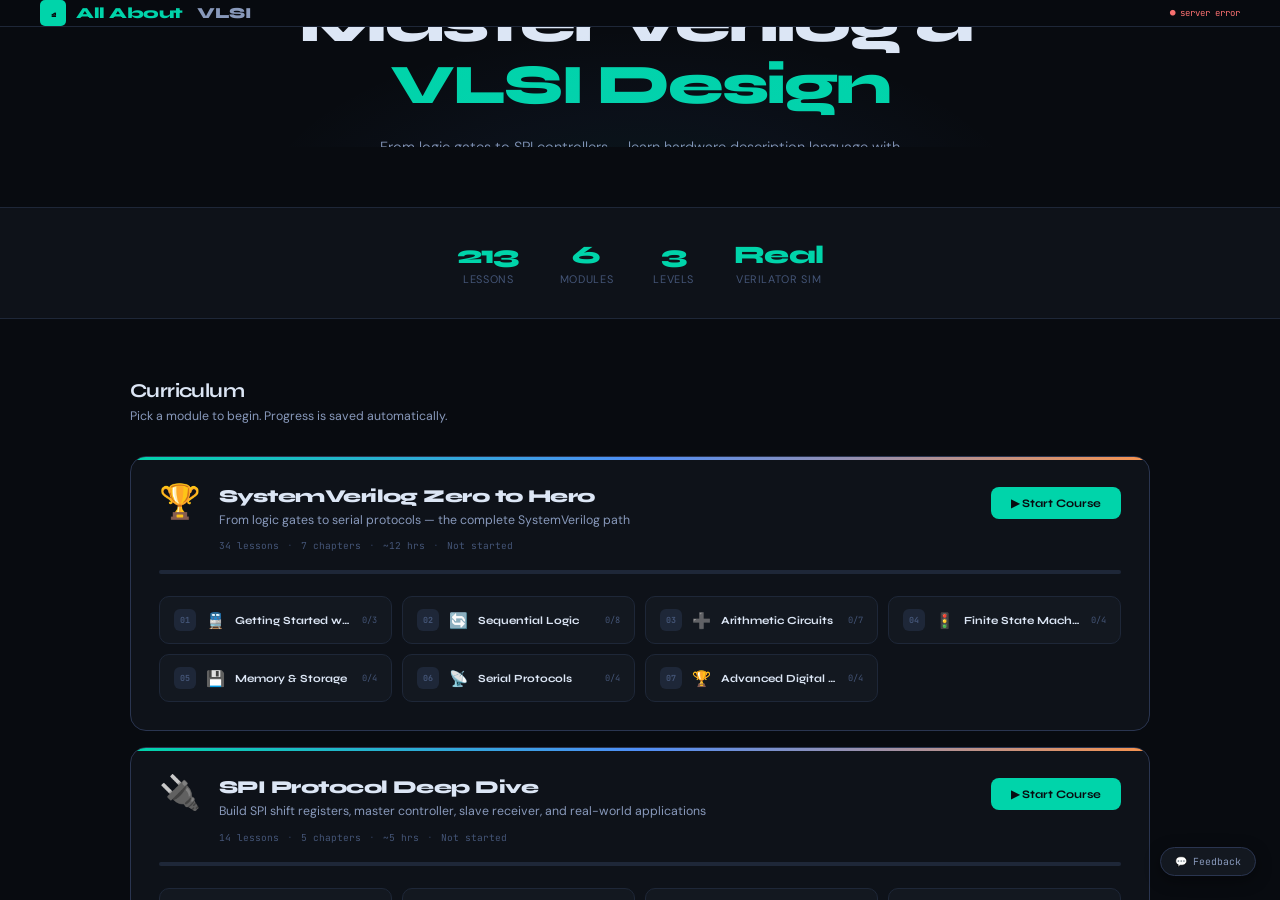
==== static/index.html @ 2bb0ef80 "fix(mobile): hide course desc on mobile, stack start btn, replace iverilog with Verilator" ====
<!DOCTYPE html>
<html lang="en">
<head>
<meta charset="UTF-8">
<meta name="viewport" content="width=device-width, initial-scale=1.0">
<title>All About VLSI — Zero to Hero Verilog</title>
<link rel="icon" type="image/svg+xml" href="/favicon.svg">
<link rel="stylesheet" href="/css/style.css">
<link rel="stylesheet" href="/css/course-cert.css">
</head>
<body>

<!-- ═════════════════════════════════════════════════════════
     LANDING PAGE
     ═════════════════════════════════════════════════════════ -->
<div id="landing-page" style="display:flex; flex-direction:column; height:100vh; overflow-y:auto;">

  <!-- Nav -->
  <nav class="landing-nav">
    <div class="logo">
      <div class="logo-chip">⧡</div>
      All About <em>&nbsp;VLSI</em>
    </div>
    <div class="landing-nav-right">
      <span id="server-status" style="font-family:var(--mono);font-size:0.65rem;color:var(--muted);">&#9679; connecting…</span>
    </div>
  </nav>

  <!-- Hero -->
  <div class="hero">
    <div class="hero-badge">Free · Open · Interactive</div>
    <h1 class="hero-title">
      Master Verilog &amp;<br>
      <span class="hl">VLSI Design</span>
    </h1>
    <p class="hero-sub">
      From logic gates to SPI controllers — learn hardware description language
      with real Verilator simulation, interactive waveforms, and hands-on challenges.
    </p>
    <div class="hero-actions">
      <button class="btn-primary" onclick="openModule('msv1')">
        ▶ Start Learning Free
      </button>
      <button class="btn-secondary" onclick="openModule('m4')">
        Jump to Advanced
      </button>
    </div>
  </div>

  <!-- Stats -->
  <div class="stats-bar">
    <div class="stat">
      <div class="stat-num" id="stat-lessons">0</div>
      <div class="stat-label">Lessons</div>
    </div>
    <div class="stat">
      <div class="stat-num">6</div>
      <div class="stat-label">Modules</div>
    </div>
    <div class="stat">
      <div class="stat-num">3</div>
      <div class="stat-label">Levels</div>
    </div>
    <div class="stat">
      <div class="stat-num">Real</div>
      <div class="stat-label">Verilator Sim</div>
    </div>
  </div>

  <!-- Modules -->
  <div class="modules-section">
    <div class="section-title">Curriculum</div>
    <div class="section-sub">Pick a module to begin. Progress is saved automatically.</div>
    <div class="modules-grid" id="modules-grid"></div>
  </div>

  <div style="height:60px;"></div>
</div>

<!-- ═════════════════════════════════════════════════════════
     LESSON PAGE
     ═════════════════════════════════════════════════════════ -->
<div id="lesson-page" style="display:none; height:100vh; flex-direction:column;">

  <!-- Lesson Nav -->
  <nav class="lesson-nav">
    <button class="back-btn" onclick="goHome()">&#8592; Home</button>
    <span class="lesson-nav-title" id="lesson-nav-title">Lesson</span>

    <div class="lesson-nav-center">
      <div class="progress-dots" id="progress-dots"></div>
    </div>

    <div class="nav-prev-next">
      <button id="btn-prev" onclick="navPrev()" title="Previous lesson">‹ Prev</button>
      <button id="btn-next" onclick="navNext()" title="Next lesson">Next ›</button>
    </div>

    <select class="sim-select" id="sim-select" title="Simulator" onchange="onSimSelectChange()">
      <option value="iverilog">iverilog</option>
      <option value="verilator">verilator</option>
    </select>
    <button class="veri-opts-btn" id="veri-opts-btn" onclick="toggleVerilatorPanel()"
            title="Verilator compiler options" style="display:none;">
      &#9881; Options
    </button>

    <button class="run-btn" id="run-btn" onclick="runSimulation()">
      <svg viewBox="0 0 10 10"><polygon points="1,0 10,5 1,10"/></svg>
      Run
    </button>
  </nav>

  <!-- Lesson Body -->
  <div class="lesson-body">

    <!-- Sidebar -->
    <aside class="lesson-sidebar">
      <div id="sidebar-module-header" class="sidebar-module-header">
        <div class="sidebar-mod-title" id="sidebar-mod-title">Module</div>
      </div>
      <div class="sidebar-lessons" id="sidebar-lessons"></div>
      <div class="sidebar-footer">
        <div class="sidebar-progress-label">
          <span id="sidebar-prog-label">0/0 lessons</span>
          <span id="sidebar-prog-pct">0%</span>
        </div>
        <div class="sidebar-prog-track">
          <div class="sidebar-prog-fill" id="sidebar-prog-fill" style="width:0%"></div>
        </div>
      </div>
    </aside>

    <!-- Theory Pane -->
    <div class="theory-pane">
      <div class="pane-header">
        <span class="pane-label">&#128218; Theory</span>
      </div>
      <div class="theory-content" id="theory-content"></div>
    </div>

    <!-- Editor Pane -->
    <div class="editor-pane">
      <div class="editor-header">
        <button class="file-tab active" id="tab-design" onclick="switchEditorTab('design')">design.sv</button>
        <button class="file-tab"        id="tab-tb"     onclick="switchEditorTab('tb')">testbench.sv</button>
      </div>
      <div class="editor-wrap">
        <!-- Design editor -->
        <div class="line-nums" id="lnum-design"></div>
        <textarea class="code-editor" id="editor-design"
          spellcheck="false" autocomplete="off" autocorrect="off" autocapitalize="off">
        </textarea>
        <!-- Testbench editor -->
        <div class="line-nums" id="lnum-tb" style="display:none;"></div>
        <textarea class="code-editor" id="editor-tb"
          spellcheck="false" autocomplete="off" autocorrect="off" autocapitalize="off"
          style="display:none;">
        </textarea>
      </div>
    </div>

    <!-- Output + Waveform Pane -->
    <div class="output-pane" id="output-pane">

      <!-- Console -->
      <div class="output-header">
        <span class="pane-label">Console</span>
        <button onclick="clearConsole()" style="font-family:var(--mono);font-size:0.6rem;background:none;border:none;color:var(--muted);cursor:pointer;margin-left:4px;" title="Clear">clear</button>
        <span class="status-pill" id="status-pill">idle</span>
      </div>
      <div id="console-output"></div>
      <div class="result-banner" id="result-banner"></div>

      <!-- Next Lesson -->
      <div class="next-lesson-wrap">
        <button class="next-lesson-btn" id="btn-next-lesson" onclick="navNext()">
          Next Lesson →
        </button>
      </div>

      <!-- Waveform -->
      <div class="wave-pane" id="wave-pane">
        <div class="wave-header">
          <span class="pane-label">&#9201; Waveform</span>
          <span id="wave-info" style="font-family:var(--mono);font-size:0.6rem;color:var(--muted);"></span>
          <div style="margin-left:auto;display:flex;gap:4px;">
            <button onclick="waveZoomOut()" title="Zoom out" style="font-family:var(--mono);font-size:0.65rem;background:var(--panel);border:1px solid var(--border);color:var(--dim);padding:2px 7px;border-radius:4px;cursor:pointer;">−</button>
            <button onclick="waveZoomIn()"  title="Zoom in"  style="font-family:var(--mono);font-size:0.65rem;background:var(--panel);border:1px solid var(--border);color:var(--dim);padding:2px 7px;border-radius:4px;cursor:pointer;">+</button>
            <button onclick="waveFit()"     title="Fit"      style="font-family:var(--mono);font-size:0.65rem;background:var(--panel);border:1px solid var(--border);color:var(--dim);padding:2px 7px;border-radius:4px;cursor:pointer;">fit</button>
            <button class="wave-expand-btn" id="wave-expand-btn" onclick="toggleWaveExpand()">&#12297; expand</button>
          </div>
        </div>
        <div class="wave-scroll-area" id="wave-scroll">
          <canvas id="wave-canvas"></canvas>
        </div>
        <div style="padding:3px 10px;font-family:var(--mono);font-size:0.58rem;color:var(--muted);border-top:1px solid var(--border);">
          Scroll to zoom · Hover to inspect signals
        </div>
      </div>

    </div><!-- /output-pane -->

    <!-- Mobile bottom tab bar -->
    <div class="mob-tab-bar" id="mob-tab-bar">
      <button class="mob-tab" id="mob-tab-lessons" onclick="mobTab('lessons')">
        <span class="mob-tab-icon">&#9776;</span><span>Lessons</span>
      </button>
      <button class="mob-tab" id="mob-tab-theory" onclick="mobTab('theory')">
        <span class="mob-tab-icon">&#128218;</span><span>Theory</span>
      </button>
      <button class="mob-tab active" id="mob-tab-code" onclick="mobTab('code')">
        <span class="mob-tab-icon">&#128187;</span><span>Code</span>
      </button>
      <button class="mob-tab" id="mob-tab-output" onclick="mobTab('output')">
        <span class="mob-tab-icon">&#9654;</span><span>Output</span>
      </button>
    </div>

  </div><!-- /lesson-body -->
</div><!-- /lesson-page -->

<!-- ═════════════════════════════════════════════════════════
     VERILATOR OPTIONS PANEL
     ═════════════════════════════════════════════════════════ -->
<div id="veri-panel" class="veri-panel" style="display:none;">
  <div class="veri-panel-header">
    <span class="veri-panel-title">&#9881; Verilator Options</span>
    <span id="veri-ver-badge" class="veri-ver-badge"></span>
    <button class="veri-panel-close" onclick="toggleVerilatorPanel()">&#10005;</button>
  </div>

  <div class="veri-panel-body">

    <!-- ── Timing ── -->
    <div class="veri-section">
      <div class="veri-section-title">Timing Mode</div>
      <label class="veri-radio-label">
        <input type="radio" name="veri-timing" id="vf-no-timing" value="--no-timing" checked>
        <span class="veri-radio-text">
          <strong>--no-timing</strong>
          <em>Ignore #delays — safe for combinational logic &amp; most designs</em>
        </span>
      </label>
      <label class="veri-radio-label">
        <input type="radio" name="veri-timing" id="vf-timing" value="--timing">
        <span class="veri-radio-text">
          <strong>--timing</strong>
          <em>Real #delay simulation — requires Verilator 5.x</em>
        </span>
      </label>
    </div>

    <!-- ── Warnings ── -->
    <div class="veri-section">
      <div class="veri-section-title">Warnings</div>
      <label class="veri-check-label"><input type="checkbox" id="vf-Wall"><span><code>--Wall</code> — enable all warnings</span></label>
      <label class="veri-check-label"><input type="checkbox" id="vf-Wnofatal"><span><code>--Wno-fatal</code> — warnings are non-fatal</span></label>
      <label class="veri-check-label"><input type="checkbox" id="vf-WnoWIDTH"><span><code>--Wno-WIDTH</code> — suppress bit-width mismatch</span></label>
      <label class="veri-check-label"><input type="checkbox" id="vf-WnoUNUSED"><span><code>--Wno-UNUSED</code> — suppress unused signal warnings</span></label>
      <label class="veri-check-label"><input type="checkbox" id="vf-WnoUNDRIVEN"><span><code>--Wno-UNDRIVEN</code> — suppress undriven signal warnings</span></label>
      <label class="veri-check-label"><input type="checkbox" id="vf-WnoCASE"><span><code>--Wno-CASEINCOMPLETE</code> — suppress incomplete case</span></label>
      <label class="veri-check-label"><input type="checkbox" id="vf-WnoUNSIGNED"><span><code>--Wno-UNSIGNED</code> — suppress unsigned comparison</span></label>
    </div>

    <!-- ── Optimization ── -->
    <div class="veri-section">
      <div class="veri-section-title">Optimization</div>
      <div class="veri-select-row">
        <label for="vf-opt">Level:</label>
        <select id="vf-opt" class="veri-select">
          <option value="">default</option>
          <option value="-O0">-O0 &nbsp;(no optimization)</option>
          <option value="-O1">-O1 &nbsp;(light)</option>
          <option value="-O2">-O2 &nbsp;(medium)</option>
          <option value="-O3">-O3 &nbsp;(full — slower compile)</option>
        </select>
      </div>
    </div>

    <!-- ── Features ── -->
    <div class="veri-section">
      <div class="veri-section-title">Language &amp; Features</div>
      <label class="veri-check-label"><input type="checkbox" id="vf-assert"><span><code>--assert</code> — enable SystemVerilog assertions (SVA)</span></label>
      <label class="veri-check-label"><input type="checkbox" id="vf-coverage"><span><code>--coverage</code> — enable code coverage</span></label>
      <label class="veri-check-label"><input type="checkbox" id="vf-lint-only"><span><code>--lint-only</code> — lint only, skip simulation</span></label>
    </div>

    <!-- ── UVM ── -->
    <div class="veri-section">
      <div class="veri-section-title">UVM — Universal Verification Methodology</div>
      <div id="uvm-unavail-msg" class="uvm-unavail" style="display:none;">&#9888; UVM library not detected on this server</div>
      <label class="veri-check-label" id="uvm-toggle-row">
        <input type="checkbox" id="vf-uvm" onchange="onUvmToggle()">
        <span>Enable UVM &nbsp;<em style="color:var(--muted);font-style:normal;font-size:0.66rem;">(forces --timing, requires Verilator 5.x)</em></span>
      </label>
      <div id="uvm-subopts" class="uvm-subopts" style="display:none;">
        <div class="uvm-row">
          <label class="uvm-label" for="vf-uvm-test">Test name</label>
          <input type="text" id="vf-uvm-test" class="veri-extra-input" placeholder="e.g. my_test  (maps to +UVM_TESTNAME)">
        </div>
        <div class="uvm-row">
          <label class="uvm-label" for="vf-uvm-verb">Verbosity</label>
          <select id="vf-uvm-verb" class="veri-select">
            <option value="UVM_NONE">UVM_NONE</option>
            <option value="UVM_LOW">UVM_LOW</option>
            <option value="UVM_MEDIUM" selected>UVM_MEDIUM</option>
            <option value="UVM_HIGH">UVM_HIGH</option>
            <option value="UVM_FULL">UVM_FULL</option>
            <option value="UVM_DEBUG">UVM_DEBUG</option>
          </select>
        </div>
        <div class="uvm-hint">Your testbench must <code>import uvm_pkg::*;</code> and <code>`include "uvm_macros.svh"</code>. Use <code>run_test();</code> to launch the test.</div>
      </div>
    </div>

    <!-- ── Extra Flags ── -->
    <div class="veri-section">
      <div class="veri-section-title">Extra Flags <span style="font-weight:400;color:var(--muted)">(advanced)</span></div>
      <input type="text" id="vf-extra" class="veri-extra-input" placeholder="e.g. --pins-bv 2 +define+SIM">
    </div>

    <div class="veri-flags-preview" id="veri-flags-preview"></div>
    <div class="veri-panel-actions">
      <button class="veri-reset-btn" onclick="resetVerilatorOptions()">&#8634; Reset defaults</button>
    </div>
  </div><!-- /veri-panel-body -->
</div><!-- /veri-panel -->
<div id="veri-backdrop" style="display:none;" onclick="closeVerilatorPanel()"></div>

<div class="toast" id="toast"></div>

<button class="feedback-fab" id="feedback-fab" onclick="openFeedback()" title="Send feedback on this lesson">&#128172; Feedback</button>
<div class="feedback-overlay" id="feedback-overlay" onclick="closeFeedback()"></div>
<div class="feedback-modal" id="feedback-modal">
  <div class="feedback-header">
    <span class="feedback-title">&#128221; Lesson Feedback</span>
    <button class="feedback-close" onclick="closeFeedback()">&#10005;</button>
  </div>
  <div class="feedback-lesson-label" id="feedback-lesson-label"></div>
  <div class="feedback-stars" id="feedback-stars">
    <span data-v="1" onclick="setRating(1)">&#9733;</span>
    <span data-v="2" onclick="setRating(2)">&#9733;</span>
    <span data-v="3" onclick="setRating(3)">&#9733;</span>
    <span data-v="4" onclick="setRating(4)">&#9733;</span>
    <span data-v="5" onclick="setRating(5)">&#9733;</span>
  </div>
  <textarea id="feedback-comment" class="feedback-textarea" placeholder="What could be improved? Any confusion? (optional)"></textarea>
  <div class="feedback-actions">
    <button class="feedback-btn-cancel" onclick="closeFeedback()">Cancel</button>
    <button class="feedback-btn-send" onclick="submitFeedback()">Send &#8599;</button>
  </div>
</div>

<!-- ── SCRIPTS ── -->
<!-- courses.js is the single source of truth for module loading.
     To add a new course chapter: update courses.js only — never edit index.html. -->
<script src="/lessons/courses.js"></script>
<script>
// Dynamically load every module listed in courses.js.
// document.write is synchronous during page parse — all module scripts
// execute and populate CURRICULUM_MODULES before curriculum.js runs.
(function () {
  var ids = (window.COURSES || []).reduce(function (a, c) { return a.concat(c.modules); }, []);
  ids.forEach(function (id) {
    document.write('<script src="/lessons/modules/' + id + '.js"><\/script>');
  });
}());
</script>
<!-- Standalone modules (not part of any course) — static tags only for these -->
<script src="/lessons/modules/m1.js"></script>
<script src="/lessons/modules/m2.js"></script>
<script src="/lessons/modules/m3.js"></script>
<script src="/lessons/modules/m4.js"></script>
<script src="/lessons/modules/m5.js"></script>
<script src="/lessons/modules/m6.js"></script>
<script src="/lessons/modules/m13.js"></script>
<script src="/lessons/modules/m16.js"></script>
<script src="/lessons/modules/m15.js"></script>
<script src="/lessons/curriculum.js"></script>
<script src="/js/waveform.js"></script>
<script src="/js/app.js"></script>

<script>
  window.addEventListener('DOMContentLoaded', () => {
    const total = CURRICULUM.reduce((s, m) => s + m.lessons.length, 0);
    document.getElementById('stat-lessons').textContent = total;
  });
</script>

</body>
</html>
---- css/style.css ----
/* ═══════════════════════════════════════════════════════
   All About VLSI — Main Stylesheet
   ═══════════════════════════════════════════════════════ */

@import url('https://fonts.googleapis.com/css2?family=JetBrains+Mono:wght@400;500;600&family=Syne:wght@400;600;700;800&family=DM+Sans:wght@300;400;500;600&display=swap');

:root {
  /* Colors */
  --bg:        #080b10;
  --surface:   #0e1219;
  --panel:     #131820;
  --card:      #181f2e;
  --border:    #1e2738;
  --border2:   #2a3550;
  --accent:    #00d4aa;
  --accent2:   #4f8ef7;
  --accent3:   #f7934f;
  --warn:      #f76f6f;
  --success:   #4fdb8f;
  --text:      #dce6f5;
  --dim:       #8899bb;
  --muted:     #445577;

  /* Level colors */
  --beginner:     #4fdb8f;
  --intermediate: #4f8ef7;
  --advanced:     #f7934f;

  /* Typography */
  --mono:  'JetBrains Mono', monospace;
  --head:  'Syne', sans-serif;
  --body:  'DM Sans', sans-serif;

  /* Layout */
  --nav-h:     54px;
  --sidebar-w: 260px;
  --theory-w:  380px;
}

*, *::before, *::after { box-sizing: border-box; margin: 0; padding: 0; }

html, body {
  height: 100%;
  background: var(--bg);
  color: var(--text);
  font-family: var(--body);
  font-size: 14px;
  overflow: hidden;
}

/* ── SCROLLBARS ── */
::-webkit-scrollbar { width: 5px; height: 5px; }
::-webkit-scrollbar-track { background: transparent; }
::-webkit-scrollbar-thumb { background: var(--border2); border-radius: 3px; }
::-webkit-scrollbar-thumb:hover { background: var(--muted); }

/* ── LANDING PAGE ── */
#landing-page {
  display: flex;
  flex-direction: column;
  height: 100vh;
  overflow-y: auto;
  background: var(--bg);
}

.landing-nav {
  height: var(--nav-h);
  display: flex;
  align-items: center;
  padding: 0 40px;
  border-bottom: 1px solid var(--border);
  background: rgba(8,11,16,0.9);
  backdrop-filter: blur(10px);
  position: sticky;
  top: 0;
  z-index: 10;
}

.logo {
  font-family: var(--head);
  font-weight: 800;
  font-size: 1.1rem;
  color: var(--accent);
  letter-spacing: -0.03em;
  display: flex;
  align-items: center;
  gap: 10px;
}
.logo-chip {
  width: 26px; height: 26px;
  background: var(--accent);
  border-radius: 5px;
  display: flex; align-items: center; justify-content: center;
  font-size: 0.75rem;
  color: var(--bg);
}
.logo em { color: var(--dim); font-style: normal; }

.landing-nav-right {
  margin-left: auto;
  display: flex;
  align-items: center;
  gap: 16px;
}

.hero {
  flex: 1;
  display: flex;
  flex-direction: column;
  align-items: center;
  justify-content: center;
  text-align: center;
  padding: 80px 40px 40px;
  position: relative;
  overflow: hidden;
}

.hero::before {
  content: '';
  position: absolute;
  top: 0; left: 50%;
  transform: translateX(-50%);
  width: 800px; height: 400px;
  background: radial-gradient(ellipse at center,
    rgba(0,212,170,0.07) 0%,
    rgba(79,142,247,0.04) 40%,
    transparent 70%);
  pointer-events: none;
}

.hero-badge {
  display: inline-flex;
  align-items: center;
  gap: 6px;
  font-family: var(--mono);
  font-size: 0.7rem;
  padding: 4px 14px;
  background: rgba(0,212,170,0.08);
  border: 1px solid rgba(0,212,170,0.2);
  border-radius: 20px;
  color: var(--accent);
  margin-bottom: 24px;
  letter-spacing: 0.05em;
}
.hero-badge::before {
  content: '';
  width: 6px; height: 6px;
  background: var(--accent);
  border-radius: 50%;
  animation: pulse-dot 2s infinite;
}
@keyframes pulse-dot {
  0%,100% { opacity: 1; }
  50%      { opacity: 0.3; }
}

.hero-title {
  font-family: var(--head);
  font-size: clamp(2.5rem, 6vw, 4rem);
  font-weight: 800;
  line-height: 1.1;
  letter-spacing: -0.04em;
  margin-bottom: 20px;
  color: var(--text);
}
.hero-title .hl { color: var(--accent); }

.hero-sub {
  font-size: 1.05rem;
  color: var(--dim);
  max-width: 540px;
  line-height: 1.7;
  margin-bottom: 40px;
  font-weight: 300;
}

.hero-actions {
  display: flex;
  gap: 14px;
  align-items: center;
  flex-wrap: wrap;
  justify-content: center;
}

.btn-primary {
  display: flex;
  align-items: center;
  gap: 8px;
  padding: 13px 28px;
  background: var(--accent);
  color: var(--bg);
  border: none;
  border-radius: 10px;
  font-family: var(--head);
  font-weight: 700;
  font-size: 0.95rem;
  cursor: pointer;
  transition: all 0.2s;
  letter-spacing: -0.01em;
}
.btn-primary:hover { background: #00ffcc; transform: translateY(-1px); box-shadow: 0 8px 24px rgba(0,212,170,0.3); }

.btn-secondary {
  padding: 13px 28px;
  background: transparent;
  color: var(--text);
  border: 1px solid var(--border2);
  border-radius: 10px;
  font-family: var(--head);
  font-weight: 600;
  font-size: 0.95rem;
  cursor: pointer;
  transition: all 0.2s;
}
.btn-secondary:hover { border-color: var(--accent); color: var(--accent); }

/* Stats bar */
.stats-bar {
  display: flex;
  gap: 40px;
  justify-content: center;
  padding: 32px 40px;
  border-top: 1px solid var(--border);
  border-bottom: 1px solid var(--border);
  margin-top: 60px;
  background: var(--surface);
}
.stat { text-align: center; }
.stat-num {
  font-family: var(--head);
  font-size: 1.8rem;
  font-weight: 800;
  color: var(--accent);
  letter-spacing: -0.03em;
}
.stat-label {
  font-size: 0.78rem;
  color: var(--muted);
  margin-top: 2px;
  text-transform: uppercase;
  letter-spacing: 0.06em;
}

/* Module cards grid */
.modules-section {
  padding: 60px 40px;
  max-width: 1100px;
  margin: 0 auto;
  width: 100%;
}
.section-title {
  font-family: var(--head);
  font-size: 1.4rem;
  font-weight: 700;
  color: var(--text);
  margin-bottom: 6px;
  letter-spacing: -0.03em;
}
.section-sub {
  color: var(--dim);
  font-size: 0.88rem;
  margin-bottom: 32px;
}

.modules-grid {
  display: grid;
  grid-template-columns: repeat(auto-fill, minmax(300px, 1fr));
  gap: 16px;
}

.module-card {
  background: var(--surface);
  border: 1px solid var(--border);
  border-radius: 12px;
  padding: 22px;
  cursor: pointer;
  transition: all 0.2s;
  position: relative;
  overflow: hidden;
}
.module-card::before {
  content: '';
  position: absolute;
  top: 0; left: 0; right: 0;
  height: 2px;
  opacity: 0;
  transition: opacity 0.2s;
}
.module-card.beginner::before     { background: var(--beginner); }
.module-card.intermediate::before { background: var(--intermediate); }
.module-card.advanced::before     { background: var(--advanced); }
.module-card:hover { border-color: var(--border2); transform: translateY(-2px); box-shadow: 0 12px 32px rgba(0,0,0,0.3); }
.module-card:hover::before { opacity: 1; }

.card-icon { font-size: 1.8rem; margin-bottom: 12px; }
.card-title {
  font-family: var(--head);
  font-size: 0.95rem;
  font-weight: 700;
  color: var(--text);
  margin-bottom: 6px;
}
.card-meta {
  display: flex;
  align-items: center;
  gap: 10px;
  margin-bottom: 12px;
}
.level-pill {
  font-family: var(--mono);
  font-size: 0.6rem;
  padding: 2px 8px;
  border-radius: 3px;
  text-transform: uppercase;
  letter-spacing: 0.06em;
  font-weight: 600;
}
.level-pill.beginner     { background: rgba(79,219,143,0.1);  color: var(--beginner);     border: 1px solid rgba(79,219,143,0.2);  }
.level-pill.intermediate { background: rgba(79,142,247,0.1);  color: var(--intermediate); border: 1px solid rgba(79,142,247,0.2);  }
.level-pill.advanced     { background: rgba(247,147,79,0.1);  color: var(--advanced);     border: 1px solid rgba(247,147,79,0.2);  }

.card-lesson-count {
  font-family: var(--mono);
  font-size: 0.65rem;
  color: var(--muted);
}
.card-progress {
  height: 3px;
  background: var(--border);
  border-radius: 2px;
  overflow: hidden;
}
.card-progress-fill {
  height: 100%;
  background: var(--accent);
  border-radius: 2px;
  transition: width 0.4s;
}
.card-start-hint {
  font-size: 0.75rem;
  color: var(--muted);
  margin-top: 10px;
}

/* ── LESSON PAGE ── */
#lesson-page { display: none; height: 100vh; flex-direction: column; }

/* Lesson Nav */
.lesson-nav {
  height: var(--nav-h);
  background: var(--surface);
  border-bottom: 1px solid var(--border);
  display: flex;
  align-items: center;
  padding: 0 16px;
  gap: 12px;
  flex-shrink: 0;
  z-index: 50;
}

.back-btn {
  display: flex;
  align-items: center;
  gap: 6px;
  font-family: var(--head);
  font-size: 0.78rem;
  font-weight: 600;
  color: var(--dim);
  background: none;
  border: 1px solid var(--border);
  border-radius: 6px;
  padding: 5px 12px;
  cursor: pointer;
  transition: all 0.15s;
}
.back-btn:hover { color: var(--text); border-color: var(--border2); }

.lesson-nav-title {
  font-family: var(--head);
  font-size: 0.88rem;
  font-weight: 700;
  color: var(--text);
  white-space: nowrap;
  overflow: hidden;
  text-overflow: ellipsis;
  max-width: 300px;
}

.lesson-nav-center {
  flex: 1;
  display: flex;
  justify-content: center;
  gap: 6px;
}

/* progress dots */
.progress-dots { display: flex; gap: 5px; align-items: center; }
.pdot {
  width: 8px; height: 8px;
  border-radius: 50%;
  background: var(--border);
  cursor: pointer;
  transition: all 0.2s;
}
.pdot.done    { background: var(--success); }
.pdot.active  { background: var(--accent); width: 20px; border-radius: 4px; }
.pdot:hover   { background: var(--dim); }

.run-btn {
  display: flex;
  align-items: center;
  gap: 7px;
  padding: 7px 18px;
  background: var(--accent);
  color: var(--bg);
  border: none;
  border-radius: 8px;
  font-family: var(--head);
  font-weight: 700;
  font-size: 0.82rem;
  cursor: pointer;
  transition: all 0.15s;
  white-space: nowrap;
}
.run-btn:hover  { background: #00ffcc; box-shadow: 0 4px 16px rgba(0,212,170,0.25); }
.run-btn:active { transform: scale(0.97); }
.run-btn:disabled { opacity: 0.45; cursor: not-allowed; transform: none; }
.run-btn svg { width: 9px; height: 9px; fill: var(--bg); flex-shrink: 0; }

.sim-select {
  font-family: var(--mono);
  font-size: 0.65rem;
  background: var(--panel);
  border: 1px solid var(--border2);
  color: var(--dim);
  padding: 5px 8px;
  border-radius: 6px;
  cursor: pointer;
}

.nav-prev-next {
  display: flex;
  gap: 6px;
}
.nav-prev-next button {
  font-family: var(--mono);
  font-size: 0.7rem;
  padding: 5px 10px;
  background: var(--panel);
  border: 1px solid var(--border);
  color: var(--dim);
  border-radius: 6px;
  cursor: pointer;
  transition: all 0.15s;
}
.nav-prev-next button:hover { color: var(--text); border-color: var(--border2); }
.nav-prev-next button:disabled { opacity: 0.3; cursor: not-allowed; }

/* Lesson body layout */
.lesson-body {
  flex: 1;
  display: flex;
  overflow: hidden;
}

/* ── SIDEBAR ── */
.lesson-sidebar {
  width: var(--sidebar-w);
  min-width: var(--sidebar-w);
  background: var(--surface);
  border-right: 1px solid var(--border);
  display: flex;
  flex-direction: column;
  overflow: hidden;
}

.sidebar-module-header {
  padding: 14px 16px 10px;
  border-bottom: 1px solid var(--border);
}
.sidebar-mod-title {
  font-family: var(--head);
  font-size: 0.72rem;
  font-weight: 700;
  color: var(--dim);
  text-transform: uppercase;
  letter-spacing: 0.08em;
  white-space: nowrap;
  overflow: hidden;
  text-overflow: ellipsis;
}

.sidebar-lessons {
  flex: 1;
  overflow-y: auto;
  padding: 6px 0;
}

.sidebar-lesson {
  display: flex;
  align-items: center;
  gap: 10px;
  padding: 9px 14px;
  cursor: pointer;
  transition: background 0.12s;
  font-size: 0.8rem;
  color: var(--dim);
  border-left: 2px solid transparent;
}
.sidebar-lesson:hover { background: var(--panel); color: var(--text); }
.sidebar-lesson.active {
  background: rgba(0,212,170,0.06);
  color: var(--accent);
  border-left-color: var(--accent);
}
.sidebar-lesson.done { color: var(--success); }

.lesson-num {
  width: 20px; height: 20px;
  border-radius: 50%;
  border: 1.5px solid var(--border2);
  display: flex; align-items: center; justify-content: center;
  font-family: var(--mono);
  font-size: 0.58rem;
  font-weight: 600;
  flex-shrink: 0;
  transition: all 0.2s;
}
.sidebar-lesson.active .lesson-num { border-color: var(--accent); color: var(--accent); }
.sidebar-lesson.done   .lesson-num { background: var(--success); border-color: var(--success); color: var(--bg); }

.sidebar-footer {
  padding: 12px 14px;
  border-top: 1px solid var(--border);
}
.sidebar-progress-label {
  display: flex;
  justify-content: space-between;
  font-family: var(--mono);
  font-size: 0.62rem;
  color: var(--muted);
  margin-bottom: 5px;
}
.sidebar-prog-track {
  height: 3px;
  background: var(--border);
  border-radius: 2px;
  overflow: hidden;
}
.sidebar-prog-fill {
  height: 100%;
  background: linear-gradient(90deg, var(--accent), var(--accent2));
  border-radius: 2px;
  transition: width 0.4s;
}

/* ── THEORY PANE ── */
.theory-pane {
  width: var(--theory-w);
  min-width: 280px;
  background: var(--panel);
  border-right: 1px solid var(--border);
  display: flex;
  flex-direction: column;
  overflow: hidden;
}

.pane-header {
  height: 36px;
  display: flex;
  align-items: center;
  padding: 0 16px;
  border-bottom: 1px solid var(--border);
  background: var(--surface);
  gap: 10px;
  flex-shrink: 0;
}
.pane-label {
  font-family: var(--mono);
  font-size: 0.62rem;
  font-weight: 600;
  text-transform: uppercase;
  letter-spacing: 0.1em;
  color: var(--muted);
}

.theory-content {
  flex: 1;
  overflow-y: auto;
  padding: 20px 20px;
  line-height: 1.7;
  min-height: 0;
}

/* Theory typography */
.theory-content h2 {
  font-family: var(--head);
  font-size: 1.15rem;
  font-weight: 700;
  color: var(--text);
  margin-bottom: 10px;
  letter-spacing: -0.02em;
}
.theory-content h3 {
  font-family: var(--head);
  font-size: 0.88rem;
  font-weight: 600;
  color: var(--accent2);
  margin: 18px 0 8px;
  letter-spacing: -0.01em;
}
.theory-content p {
  color: var(--dim);
  font-size: 0.84rem;
  margin-bottom: 10px;
}
.theory-content ul, .theory-content ol {
  padding-left: 18px;
  margin-bottom: 10px;
}
.theory-content li {
  color: var(--dim);
  font-size: 0.83rem;
  margin-bottom: 4px;
}
.theory-content strong { color: var(--text); font-weight: 600; }
.theory-content code {
  font-family: var(--mono);
  font-size: 0.78rem;
  background: var(--card);
  border: 1px solid var(--border);
  padding: 1px 5px;
  border-radius: 3px;
  color: var(--accent);
}
.theory-content pre.code-block {
  background: var(--card);
  border: 1px solid var(--border);
  border-radius: 8px;
  padding: 14px 16px;
  font-family: var(--mono);
  font-size: 0.75rem;
  line-height: 1.7;
  color: var(--text);
  overflow-x: auto;
  margin: 10px 0;
  white-space: pre;
}
.theory-content table.truth-table {
  border-collapse: collapse;
  width: 100%;
  font-family: var(--mono);
  font-size: 0.75rem;
  margin: 10px 0;
}
.truth-table th {
  background: var(--card);
  border: 1px solid var(--border);
  padding: 6px 10px;
  color: var(--accent2);
  text-align: left;
}
.truth-table td {
  border: 1px solid var(--border);
  padding: 5px 10px;
  color: var(--dim);
}

/* flow diagram */
.flow-diagram {
  display: flex;
  align-items: center;
  gap: 4px;
  flex-wrap: wrap;
  margin: 12px 0;
}
.flow-step {
  background: var(--card);
  border: 1px solid var(--border);
  border-radius: 6px;
  padding: 6px 10px;
  font-size: 0.72rem;
  text-align: center;
  color: var(--dim);
  line-height: 1.4;
}
.flow-step small { color: var(--muted); font-family: var(--mono); font-size: 0.62rem; display: block; }
.flow-arrow { color: var(--muted); font-size: 0.9rem; }

/* tasks box */
.tasks-box {
  margin: 14px 0 0;
  padding: 14px 16px;
  background: var(--card);
  border: 1px solid var(--border);
  border-radius: 8px;
}
.tasks-title {
  font-family: var(--head);
  font-size: 0.72rem;
  font-weight: 700;
  color: var(--accent2);
  text-transform: uppercase;
  letter-spacing: 0.06em;
  margin-bottom: 8px;
}
.task-item {
  display: flex;
  align-items: flex-start;
  gap: 8px;
  font-size: 0.8rem;
  color: var(--dim);
  padding: 3px 0;
  transition: color 0.2s;
}
.task-item.done { color: var(--success); text-decoration: line-through; opacity: 0.6; }
.task-check {
  width: 15px; height: 15px;
  border-radius: 4px;
  border: 1.5px solid var(--border2);
  display: flex; align-items: center; justify-content: center;
  font-size: 0.55rem;
  flex-shrink: 0;
  margin-top: 1px;
  transition: all 0.2s;
}
.task-item.done .task-check { background: var(--success); border-color: var(--success); color: var(--bg); }

.hint-toggle {
  width: 100%;
  margin-top: 12px;
  padding: 7px 12px;
  background: rgba(79,142,247,0.08);
  border: 1px solid rgba(79,142,247,0.2);
  color: var(--accent2);
  border-radius: 6px;
  font-family: var(--mono);
  font-size: 0.7rem;
  cursor: pointer;
  text-align: left;
  transition: all 0.15s;
}
.hint-toggle:hover { background: rgba(79,142,247,0.14); }
.hint-box {
  display: none;
  margin-top: 8px;
  padding: 10px 12px;
  background: rgba(79,142,247,0.05);
  border: 1px solid rgba(79,142,247,0.15);
  border-radius: 6px;
  font-size: 0.78rem;
  color: var(--dim);
  line-height: 1.6;
}
.hint-box.show { display: block; }
.hint-pre {
  font-family: var(--mono);
  font-size: 0.74rem;
  line-height: 1.65;
  color: var(--dim);
  margin: 0;
  white-space: pre-wrap;
  word-break: break-word;
}
.hint-box code {
  font-family: var(--mono);
  font-size: 0.74rem;
  color: var(--accent2);
  background: var(--card);
  border: 1px solid var(--border);
  padding: 1px 4px;
  border-radius: 3px;
}

/* ── EDITOR PANE ── */
.editor-pane {
  flex: 1;
  display: flex;
  flex-direction: column;
  min-width: 0;
  border-right: 1px solid var(--border);
}

.editor-header {
  height: 36px;
  background: var(--surface);
  border-bottom: 1px solid var(--border);
  display: flex;
  align-items: center;
  padding: 0 10px;
  gap: 4px;
  flex-shrink: 0;
}

.file-tab {
  font-family: var(--mono);
  font-size: 0.68rem;
  padding: 5px 12px;
  border-radius: 5px;
  cursor: pointer;
  color: var(--muted);
  background: none;
  border: 1px solid transparent;
  transition: all 0.12s;
}
.file-tab.active {
  color: var(--accent);
  background: var(--panel);
  border-color: var(--border);
}
.file-tab:hover:not(.active) { color: var(--dim); }

.editor-wrap {
  flex: 1;
  display: flex;
  overflow: hidden;
  background: var(--bg);
}

.line-nums {
  padding: 12px 0;
  background: var(--surface);
  min-width: 44px;
  text-align: right;
  font-family: var(--mono);
  font-size: 0.73rem;
  line-height: 1.65;
  color: var(--muted);
  user-select: none;
  border-right: 1px solid var(--border);
  overflow: hidden;
  flex-shrink: 0;
}
.line-nums span { display: block; padding-right: 10px; }

textarea.code-editor {
  flex: 1;
  background: var(--bg);
  border: none;
  outline: none;
  color: var(--text);
  font-family: var(--mono);
  font-size: 0.76rem;
  line-height: 1.65;
  padding: 12px 14px;
  resize: none;
  tab-size: 2;
  white-space: pre;
  overflow-wrap: normal;
  overflow-x: auto;
  overflow-y: auto;
  caret-color: var(--accent);
}

/* ── OUTPUT + WAVEFORM ── */
.output-pane {
  width: 360px;
  min-width: 280px;
  display: flex;
  flex-direction: column;
  background: var(--bg);
  transition: width 0.3s;
}

.output-pane.expanded { width: 520px; }

.output-header {
  height: 36px;
  background: var(--surface);
  border-bottom: 1px solid var(--border);
  display: flex;
  align-items: center;
  padding: 0 12px;
  gap: 8px;
  flex-shrink: 0;
}

.status-pill {
  margin-left: auto;
  font-family: var(--mono);
  font-size: 0.58rem;
  padding: 2px 8px;
  border-radius: 3px;
  background: var(--border);
  color: var(--muted);
  transition: all 0.2s;
}
.status-pill.ok  { background: rgba(79,219,143,0.12);  color: var(--success); }
.status-pill.err { background: rgba(247,111,111,0.12); color: var(--warn);    }
.status-pill.run { background: rgba(79,142,247,0.12);  color: var(--accent2); }

#console-output {
  flex: 1;
  font-family: var(--mono);
  font-size: 0.72rem;
  line-height: 1.7;
  padding: 12px 14px;
  overflow-y: auto;
  white-space: pre-wrap;
  word-break: break-word;
  min-height: 0;
}

.o-info  { color: var(--accent2); }
.o-ok    { color: var(--success); }
.o-err   { color: var(--warn);    }
.o-dim   { color: var(--muted);   }

.result-banner {
  margin: 0 12px 10px;
  padding: 9px 14px;
  border-radius: 7px;
  font-family: var(--head);
  font-size: 0.8rem;
  font-weight: 600;
  display: none;
}
.result-banner.pass {
  background: rgba(79,219,143,0.08);
  border: 1px solid rgba(79,219,143,0.2);
  color: var(--success);
  display: block;
}
.result-banner.fail {
  background: rgba(247,111,111,0.08);
  border: 1px solid rgba(247,111,111,0.2);
  color: var(--warn);
  display: block;
}

/* ── WAVEFORM ── */
.wave-pane {
  border-top: 1px solid var(--border);
  display: flex;
  flex-direction: column;
  background: var(--bg);
  min-height: 180px;
  max-height: 400px;
  resize: vertical;
  overflow: hidden;
}

.wave-header {
  height: 36px;
  background: var(--surface);
  border-bottom: 1px solid var(--border);
  display: flex;
  align-items: center;
  padding: 0 12px;
  gap: 8px;
  flex-shrink: 0;
}
.wave-expand-btn {
  margin-left: auto;
  font-family: var(--mono);
  font-size: 0.62rem;
  color: var(--muted);
  background: none;
  border: none;
  cursor: pointer;
  padding: 2px 6px;
  border-radius: 3px;
  transition: color 0.15s;
}
.wave-expand-btn:hover { color: var(--text); }

.wave-scroll-area {
  flex: 1;
  overflow: auto;
  position: relative;
}

#wave-canvas {
  display: block;
  background: var(--bg);
  cursor: crosshair;
  min-height: 140px;
}

.wave-timescale {
  display: flex;
  margin-left: 72px;
  height: 16px;
  position: relative;
  border-bottom: 1px solid var(--border);
  overflow: hidden;
}

.wave-time-label {
  position: absolute;
  font-family: var(--mono);
  font-size: 0.58rem;
  color: var(--muted);
  transform: translateX(-50%);
  pointer-events: none;
}

.wave-empty {
  flex: 1;
  display: flex;
  align-items: center;
  justify-content: center;
  font-family: var(--mono);
  font-size: 0.7rem;
  color: var(--muted);
  padding: 20px;
}

/* ── TOAST ── */
.toast {
  position: fixed;
  bottom: 24px;
  right: 24px;
  padding: 11px 20px;
  border-radius: 8px;
  font-family: var(--head);
  font-size: 0.82rem;
  font-weight: 700;
  transform: translateY(60px);
  opacity: 0;
  transition: all 0.3s cubic-bezier(.34,1.56,.64,1);
  z-index: 999;
  pointer-events: none;
}
.toast.pass { background: var(--success); color: var(--bg); }
.toast.info { background: var(--accent2); color: white; }
.toast.show { transform: translateY(0); opacity: 1; }

/* ── NEXT LESSON BUTTON ── */
.next-lesson-wrap {
  padding: 10px 12px;
  flex-shrink: 0;
  border-top: 1px solid var(--border);
}
.next-lesson-btn {
  width: 100%;
  padding: 9px;
  background: rgba(0,212,170,0.08);
  border: 1px solid rgba(0,212,170,0.2);
  color: var(--accent);
  border-radius: 7px;
  font-family: var(--head);
  font-weight: 700;
  font-size: 0.8rem;
  cursor: pointer;
  transition: all 0.2s;
}
.next-lesson-btn:hover { background: rgba(0,212,170,0.15); }
.next-lesson-btn:disabled { opacity: 0.3; cursor: not-allowed; }

/* ── VERILATOR OPTIONS BUTTON ── */
.veri-opts-btn {
  display: inline-flex;
  align-items: center;
  gap: 5px;
  font-family: var(--mono);
  font-size: 0.65rem;
  padding: 5px 10px;
  background: var(--panel);
  border: 1px solid var(--border2);
  color: var(--dim);
  border-radius: 6px;
  cursor: pointer;
  transition: all 0.15s;
  white-space: nowrap;
}
.veri-opts-btn:hover  { color: var(--accent); border-color: var(--accent); }
.veri-opts-btn.active { color: var(--accent); border-color: var(--accent); background: rgba(0,212,170,0.08); }

/* ── VERILATOR OPTIONS PANEL ── */
.veri-panel {
  position: fixed;
  top: var(--nav-h);
  right: 0;
  z-index: 200;
  width: 340px;
  max-height: calc(100vh - var(--nav-h));
  overflow-y: auto;
  background: var(--card);
  border: 1px solid var(--border2);
  border-top: none;
  border-right: none;
  border-radius: 0 0 0 12px;
  box-shadow: -8px 8px 32px rgba(0,0,0,0.5);
  animation: veri-slide-in 0.18s ease;
}
@keyframes veri-slide-in {
  from { opacity: 0; transform: translateY(-8px); }
  to   { opacity: 1; transform: translateY(0); }
}

#veri-backdrop {
  position: fixed;
  inset: 0;
  z-index: 199;
}

.veri-panel-header {
  display: flex;
  align-items: center;
  gap: 8px;
  padding: 12px 16px 10px;
  border-bottom: 1px solid var(--border);
  background: var(--surface);
  position: sticky;
  top: 0;
  z-index: 1;
}
.veri-panel-title {
  font-family: var(--head);
  font-size: 0.82rem;
  font-weight: 700;
  color: var(--text);
}
.veri-ver-badge {
  font-family: var(--mono);
  font-size: 0.58rem;
  padding: 1px 7px;
  border-radius: 3px;
  background: rgba(79,142,247,0.12);
  border: 1px solid rgba(79,142,247,0.25);
  color: var(--accent2);
}
.veri-panel-close {
  margin-left: auto;
  background: none;
  border: none;
  color: var(--muted);
  cursor: pointer;
  font-size: 0.85rem;
  padding: 2px 5px;
  border-radius: 4px;
  transition: color 0.15s;
}
.veri-panel-close:hover { color: var(--warn); }

.veri-panel-body {
  padding: 12px 0 8px;
}

/* ── Panel sections ── */
.veri-section {
  padding: 8px 16px 10px;
  border-bottom: 1px solid var(--border);
}
.veri-section:last-child { border-bottom: none; }

.veri-section-title {
  font-family: var(--mono);
  font-size: 0.6rem;
  font-weight: 600;
  text-transform: uppercase;
  letter-spacing: 0.1em;
  color: var(--muted);
  margin-bottom: 8px;
}

/* Radio options */
.veri-radio-label {
  display: flex;
  align-items: flex-start;
  gap: 8px;
  padding: 5px 4px;
  border-radius: 6px;
  cursor: pointer;
  transition: background 0.12s;
  margin-bottom: 2px;
}
.veri-radio-label:hover { background: rgba(255,255,255,0.03); }
.veri-radio-label input[type="radio"] {
  margin-top: 3px;
  accent-color: var(--accent);
  flex-shrink: 0;
}
.veri-radio-text strong {
  display: block;
  font-family: var(--mono);
  font-size: 0.72rem;
  color: var(--text);
  font-weight: 600;
}
.veri-radio-text em {
  display: block;
  font-style: normal;
  font-size: 0.68rem;
  color: var(--muted);
  margin-top: 1px;
}

/* Checkbox options */
.veri-check-label {
  display: flex;
  align-items: center;
  gap: 8px;
  padding: 4px 4px;
  border-radius: 5px;
  cursor: pointer;
  font-size: 0.73rem;
  color: var(--dim);
  transition: background 0.12s, color 0.12s;
  margin-bottom: 1px;
}
.veri-check-label:hover { background: rgba(255,255,255,0.03); color: var(--text); }
.veri-check-label input[type="checkbox"] {
  accent-color: var(--accent);
  flex-shrink: 0;
}
.veri-check-label code {
  font-family: var(--mono);
  font-size: 0.7rem;
  color: var(--accent2);
  background: rgba(79,142,247,0.08);
  padding: 0 4px;
  border-radius: 3px;
}

/* Optimization select */
.veri-select-row {
  display: flex;
  align-items: center;
  gap: 10px;
  font-size: 0.72rem;
  color: var(--dim);
}
.veri-select {
  font-family: var(--mono);
  font-size: 0.68rem;
  background: var(--panel);
  border: 1px solid var(--border2);
  color: var(--dim);
  padding: 4px 8px;
  border-radius: 5px;
  cursor: pointer;
  flex: 1;
  outline: none;
  transition: border-color 0.15s;
}
.veri-select:focus { border-color: var(--accent); color: var(--text); }

/* Extra flags input */
.veri-extra-input {
  width: 100%;
  font-family: var(--mono);
  font-size: 0.7rem;
  background: var(--panel);
  border: 1px solid var(--border2);
  color: var(--dim);
  border-radius: 5px;
  padding: 5px 8px;
  outline: none;
  box-sizing: border-box;
  transition: border-color 0.15s, color 0.15s;
}
.veri-extra-input:focus { border-color: var(--accent); color: var(--text); }
.veri-extra-input::placeholder { color: var(--muted); }

/* Active flags preview */
.veri-flags-preview {
  margin: 4px 16px 0;
  padding: 7px 10px;
  background: var(--bg);
  border: 1px solid var(--border);
  border-radius: 6px;
  font-family: var(--mono);
  font-size: 0.64rem;
  color: var(--accent);
  word-break: break-all;
  line-height: 1.6;
  min-height: 28px;
  display: none;
}
.veri-flags-preview.has-flags { display: block; }

/* ── UVM sub-section ── */
.uvm-unavail {
  font-family: var(--mono);
  font-size: 0.68rem;
  color: var(--warn);
  background: rgba(247,111,111,0.07);
  border: 1px solid rgba(247,111,111,0.2);
  border-radius: 5px;
  padding: 5px 10px;
  margin-bottom: 6px;
}
.uvm-subopts {
  margin-top: 8px;
  padding: 10px 12px;
  background: rgba(79,142,247,0.04);
  border: 1px solid rgba(79,142,247,0.15);
  border-radius: 7px;
  display: flex;
  flex-direction: column;
  gap: 8px;
}
.uvm-row {
  display: flex;
  align-items: center;
  gap: 10px;
}
.uvm-label {
  font-family: var(--mono);
  font-size: 0.68rem;
  color: var(--muted);
  width: 72px;
  flex-shrink: 0;
}
.uvm-hint {
  font-size: 0.69rem;
  color: var(--muted);
  line-height: 1.6;
  border-top: 1px solid var(--border);
  padding-top: 7px;
  margin-top: 2px;
}
.uvm-hint code {
  font-family: var(--mono);
  font-size: 0.67rem;
  color: var(--accent2);
  background: rgba(79,142,247,0.08);
  padding: 0 4px;
  border-radius: 3px;
}

/* Panel actions */
.veri-panel-actions {
  padding: 8px 16px 6px;
  display: flex;
  justify-content: flex-end;
}
.veri-reset-btn {
  font-family: var(--mono);
  font-size: 0.65rem;
  padding: 4px 12px;
  background: none;
  border: 1px solid var(--border2);
  color: var(--muted);
  border-radius: 5px;
  cursor: pointer;
  transition: all 0.15s;
}
.veri-reset-btn:hover { color: var(--text); border-color: var(--dim); }

/* ── FEEDBACK FAB ── */
.feedback-fab {
  position: fixed;
  bottom: 24px;
  right: 24px;
  z-index: 200;
  background: var(--panel);
  border: 1px solid var(--border2);
  color: var(--dim);
  font-family: var(--mono);
  font-size: 0.7rem;
  padding: 7px 14px;
  border-radius: 20px;
  cursor: pointer;
  box-shadow: 0 4px 16px rgba(0,0,0,0.4);
  transition: all 0.2s;
}
.feedback-fab:hover {
  border-color: var(--accent);
  color: var(--accent);
  box-shadow: 0 4px 20px rgba(0,212,170,0.15);
}

/* ── FEEDBACK MODAL ── */
.feedback-overlay {
  display: none;
  position: fixed;
  inset: 0;
  background: rgba(0,0,0,0.55);
  z-index: 300;
  backdrop-filter: blur(2px);
}
.feedback-modal {
  display: none;
  position: fixed;
  bottom: 76px;
  right: 24px;
  z-index: 400;
  width: 320px;
  background: var(--card);
  border: 1px solid var(--border2);
  border-radius: 12px;
  padding: 18px 20px 16px;
  flex-direction: column;
  gap: 12px;
  box-shadow: 0 12px 40px rgba(0,0,0,0.6);
}
.feedback-header {
  display: flex;
  align-items: center;
  justify-content: space-between;
}
.feedback-title {
  font-family: var(--head);
  font-size: 0.85rem;
  font-weight: 700;
  color: var(--text);
}
.feedback-close {
  background: none;
  border: none;
  color: var(--muted);
  font-size: 0.85rem;
  cursor: pointer;
  padding: 2px 5px;
  border-radius: 4px;
  transition: color 0.15s;
}
.feedback-close:hover { color: var(--warn); }

.feedback-lesson-label {
  font-family: var(--mono);
  font-size: 0.6rem;
  color: var(--muted);
  margin-top: -6px;
}

/* Star rating */
.feedback-stars {
  display: flex;
  gap: 6px;
}
.feedback-stars span {
  font-size: 1.6rem;
  color: var(--muted);
  cursor: pointer;
  transition: color 0.12s, transform 0.12s;
  line-height: 1;
}
.feedback-stars span:hover,
.feedback-stars span.active {
  color: #f7c94f;
  transform: scale(1.15);
}

.feedback-textarea {
  width: 100%;
  background: var(--panel);
  border: 1px solid var(--border);
  border-radius: 7px;
  color: var(--text);
  font-family: var(--body);
  font-size: 0.75rem;
  padding: 8px 10px;
  resize: vertical;
  min-height: 72px;
  outline: none;
  box-sizing: border-box;
  transition: border-color 0.15s;
}
.feedback-textarea:focus { border-color: var(--accent); }
.feedback-textarea::placeholder { color: var(--muted); }

.feedback-actions {
  display: flex;
  justify-content: flex-end;
  gap: 8px;
}
.feedback-btn-cancel {
  background: none;
  border: 1px solid var(--border2);
  color: var(--dim);
  font-family: var(--mono);
  font-size: 0.7rem;
  padding: 5px 14px;
  border-radius: 6px;
  cursor: pointer;
  transition: border-color 0.15s;
}
.feedback-btn-cancel:hover { border-color: var(--dim); }
.feedback-btn-send {
  background: rgba(0,212,170,0.12);
  border: 1px solid rgba(0,212,170,0.35);
  color: var(--accent);
  font-family: var(--mono);
  font-size: 0.7rem;
  font-weight: 600;
  padding: 5px 16px;
  border-radius: 6px;
  cursor: pointer;
  transition: all 0.15s;
}
.feedback-btn-send:hover {
  background: rgba(0,212,170,0.22);
  border-color: var(--accent);
}

/* ── RESPONSIVE (desktop) ── */
@media (max-width: 1100px) {
  :root { --theory-w: 300px; }
}
@media (max-width: 900px) {
  :root { --sidebar-w: 200px; --theory-w: 260px; }
  .output-pane { width: 300px; }
}

/* ── MOBILE TAB BAR (hidden on desktop) ── */
.mob-tab-bar {
  display: none;
  position: absolute;
  bottom: 0; left: 0; right: 0;
  height: 52px;
  background: var(--surface);
  border-top: 1px solid var(--border);
  z-index: 100;
}
.mob-tab {
  flex: 1;
  display: flex;
  flex-direction: column;
  align-items: center;
  justify-content: center;
  gap: 2px;
  background: none;
  border: none;
  color: var(--muted);
  font-family: var(--body);
  font-size: 0.62rem;
  cursor: pointer;
  transition: color 0.15s, background 0.15s;
  padding: 6px 4px;
}
.mob-tab:hover  { color: var(--dim); }
.mob-tab.active { color: var(--accent); background: rgba(0,212,170,0.06); }
.mob-tab-icon   { font-size: 1.2rem; line-height: 1; }
.mob-code-shortcut { display: none; }

/* ── MOBILE (≤768px) ── */
@media (max-width: 768px) {
  /* Landing */
  .landing-nav { padding: 0 16px; }
  .hero { padding: 40px 20px 24px; }
  .hero-title { font-size: clamp(1.8rem, 8vw, 2.5rem); }
  .hero-sub   { font-size: 0.88rem; margin-bottom: 24px; }
  .hero-actions { flex-direction: column; align-items: stretch; }
  .btn-primary, .btn-secondary { justify-content: center; }
  .stats-bar {
    display: grid;
    grid-template-columns: 1fr 1fr;
    gap: 0;
    padding: 0;
    margin-top: 32px;
  }
  .stat {
    padding: 14px 12px;
    border-right: 1px solid var(--border);
    border-bottom: 1px solid var(--border);
  }
  .stat:nth-child(2n) { border-right: none; }
  .stat:nth-child(3), .stat:nth-child(4) { border-bottom: none; }
  .modules-section { padding: 28px 16px; }
  .modules-grid { grid-template-columns: 1fr; }

  /* Lesson nav — keep sim-select and veri-opts visible but compact */
  .lesson-nav { padding: 0 8px; gap: 5px; overflow: hidden; }
  .lesson-nav-center { display: none; }
  .nav-prev-next { display: none; }
  .lesson-nav-title { max-width: 80px; font-size: 0.72rem; }
  .sim-select { font-size: 0.58rem; padding: 3px 4px; }
  .run-btn { flex-shrink: 0; }
  .veri-opts-btn { font-size: 0.6rem; padding: 3px 6px; }
  .mob-code-shortcut {
    display: inline-flex;
    align-items: center;
    margin-left: auto;
    font-family: var(--mono);
    font-size: 0.65rem;
    padding: 4px 10px;
    background: rgba(0,212,170,0.1);
    border: 1px solid rgba(0,212,170,0.3);
    color: var(--accent);
    border-radius: 5px;
    cursor: pointer;
    white-space: nowrap;
    flex-shrink: 0;
  }

  /* Lesson body: stack panes, show only active */
  .lesson-body { position: relative; overflow: hidden; }
  .lesson-sidebar,
  .theory-pane,
  .editor-pane,
  .output-pane {
    display: none;
    position: absolute;
    top: 0; left: 0; right: 0;
    bottom: 52px;
    width: 100% !important;
    min-width: 0 !important;
    border-right: none;
  }
  .lesson-sidebar.mob-active,
  .theory-pane.mob-active,
  .editor-pane.mob-active,
  .output-pane.mob-active { display: flex; flex-direction: column; }

  /* Show tab bar */
  .mob-tab-bar { display: flex; }

  /* Verilator panel full-width */
  .veri-panel { width: 100%; border-radius: 0; border-left: none; }

  /* Toast + FAB above tab bar */
  .toast        { bottom: 68px; right: 12px; }
  .feedback-fab { bottom: 68px; right: 12px; }
  .feedback-modal { right: 8px; bottom: 120px; width: calc(100vw - 16px); }
}

/* ═══════════════════════════════════════════════════════
   MASTER COURSE CARD
   ═══════════════════════════════════════════════════════ */

.course-card {
  grid-column: 1 / -1;
  background: var(--surface);
  border: 1px solid var(--border2);
  border-radius: 16px;
  padding: 28px;
  position: relative;
  overflow: hidden;
  transition: border-color 0.2s, box-shadow 0.2s;
}
.course-card::before {
  content: '';
  position: absolute;
  top: 0; left: 0; right: 0;
  height: 3px;
  background: linear-gradient(90deg, var(--accent), var(--accent2), var(--accent3));
}
.course-card:hover {
  border-color: rgba(0,212,170,0.3);
  box-shadow: 0 16px 48px rgba(0,0,0,0.4);
}

.course-header {
  display: flex;
  align-items: flex-start;
  gap: 18px;
  margin-bottom: 18px;
}

.course-icon {
  font-size: 2.4rem;
  line-height: 1;
  flex-shrink: 0;
}

.course-info {
  flex: 1;
  min-width: 0;
}

.course-title {
  font-family: var(--head);
  font-size: 1.3rem;
  font-weight: 800;
  color: var(--text);
  letter-spacing: -0.03em;
  margin-bottom: 4px;
}

.course-desc {
  font-size: 0.88rem;
  color: var(--dim);
  margin-bottom: 10px;
  line-height: 1.5;
}

.course-meta {
  display: flex;
  align-items: center;
  gap: 8px;
  font-family: var(--mono);
  font-size: 0.68rem;
  color: var(--muted);
  flex-wrap: wrap;
}
.meta-dot { color: var(--border2); }
.meta-progress { color: var(--accent); font-weight: 600; }

.course-progress-bar {
  height: 4px;
  background: var(--border);
  border-radius: 2px;
  overflow: hidden;
  margin-bottom: 22px;
}
.course-progress-fill {
  height: 100%;
  background: linear-gradient(90deg, var(--accent), var(--accent2));
  border-radius: 2px;
  transition: width 0.5s ease;
}

.course-chapters {
  display: grid;
  grid-template-columns: repeat(auto-fill, minmax(200px, 1fr));
  gap: 10px;
}

.chapter-chip {
  display: flex;
  align-items: center;
  gap: 10px;
  padding: 12px 14px;
  background: var(--panel);
  border: 1px solid var(--border);
  border-radius: 10px;
  cursor: pointer;
  text-align: left;
  transition: all 0.18s;
  position: relative;
  overflow: hidden;
}
.chapter-chip::before {
  content: '';
  position: absolute;
  left: 0; top: 0; bottom: 0;
  width: 3px;
  opacity: 0;
  transition: opacity 0.18s;
}
.chapter-chip.beginner::before     { background: var(--beginner); }
.chapter-chip.intermediate::before { background: var(--intermediate); }
.chapter-chip.advanced::before     { background: var(--advanced); }
.chapter-chip:hover {
  border-color: var(--border2);
  background: var(--card);
  transform: translateY(-1px);
  box-shadow: 0 6px 16px rgba(0,0,0,0.25);
}
.chapter-chip:hover::before { opacity: 1; }

.chapter-num {
  font-family: var(--mono);
  font-size: 0.6rem;
  font-weight: 700;
  color: var(--muted);
  width: 22px;
  height: 22px;
  border-radius: 6px;
  background: var(--border);
  display: flex;
  align-items: center;
  justify-content: center;
  flex-shrink: 0;
}

.chapter-icon {
  font-size: 1.1rem;
  line-height: 1;
  flex-shrink: 0;
}

.chapter-name {
  flex: 1;
  font-family: var(--head);
  font-size: 0.78rem;
  font-weight: 700;
  color: var(--text);
  min-width: 0;
  white-space: nowrap;
  overflow: hidden;
  text-overflow: ellipsis;
}

.chapter-count {
  font-family: var(--mono);
  font-size: 0.62rem;
  color: var(--muted);
  flex-shrink: 0;
}

/* ── Section divider between course and standalone modules ── */
.section-divider {
  grid-column: 1 / -1;
  font-family: var(--head);
  font-size: 0.78rem;
  font-weight: 700;
  color: var(--muted);
  text-transform: uppercase;
  letter-spacing: 0.1em;
  padding: 16px 0 4px;
  border-top: 1px solid var(--border);
  margin-top: 8px;
}

/* ── Sidebar course context ── */
.sidebar-chapter-info {
  font-family: var(--mono);
  font-size: 0.62rem;
  color: var(--accent);
  margin-top: 4px;
  white-space: nowrap;
  overflow: hidden;
  text-overflow: ellipsis;
}

@media (max-width: 768px) {
  .course-card { padding: 18px; }
  .course-title { font-size: 1.05rem; }
  .course-chapters { grid-template-columns: 1fr 1fr; gap: 8px; }
  .chapter-chip { padding: 9px 10px; gap: 7px; }
  .chapter-name { font-size: 0.7rem; }
}
---- css/course-cert.css ----
/* ═══════════════════════════════════════════════════════
   Course card enhancements
   ═══════════════════════════════════════════════════════ */

.course-header {
  display: flex;
  align-items: flex-start;
  gap: 18px;
  margin-bottom: 18px;
  cursor: pointer;
  border-radius: 8px;
  transition: background 0.15s;
}
.course-header:hover { background: rgba(255,255,255,0.03); }

.course-start-btn {
  flex-shrink: 0;
  align-self: flex-start;
  margin-top: 2px;
  padding: 9px 20px;
  background: var(--accent);
  color: var(--bg);
  border: none;
  border-radius: 8px;
  font-family: var(--head);
  font-size: 0.82rem;
  font-weight: 700;
  cursor: pointer;
  transition: all 0.2s;
  white-space: nowrap;
}
.course-start-btn:hover {
  background: #00ffcc;
  box-shadow: 0 4px 14px rgba(0,212,170,0.3);
  transform: translateY(-1px);
}

/* ═══════════════════════════════════════════════════════
   Certificate Modal
   ═══════════════════════════════════════════════════════ */

#cert-modal {
  position: fixed;
  inset: 0;
  z-index: 2000;
  display: flex;
  align-items: center;
  justify-content: center;
  padding: 20px;
}

.cert-overlay {
  position: absolute;
  inset: 0;
  background: rgba(0,0,0,0.85);
  backdrop-filter: blur(6px);
}

.cert-container {
  position: relative;
  z-index: 1;
  display: flex;
  flex-direction: column;
  align-items: center;
  gap: 16px;
  max-height: 90vh;
  overflow-y: auto;
}

.cert-close {
  position: absolute;
  top: -12px;
  right: -12px;
  z-index: 2;
  background: #1e2738;
  border: 1px solid #2a3550;
  color: #8899bb;
  width: 30px;
  height: 30px;
  border-radius: 50%;
  font-size: 0.8rem;
  cursor: pointer;
  display: flex;
  align-items: center;
  justify-content: center;
  transition: color 0.15s, background 0.15s;
}
.cert-close:hover { color: #f76f6f; background: rgba(247,111,111,0.1); }

/* The printable paper */
.cert-paper {
  background: #fffdf8;
  color: #1a1a2e;
  width: min(660px, 92vw);
  padding: 44px 52px;
  border-radius: 6px;
  border: 10px solid #0f1520;
  box-shadow: 0 0 0 2px rgba(0,212,170,0.5), 0 24px 80px rgba(0,0,0,0.8);
  position: relative;
  font-family: Georgia, 'Times New Roman', serif;
}

.cert-paper::before {
  content: '';
  position: absolute;
  inset: 8px;
  border: 1.5px solid rgba(0,180,140,0.4);
  border-radius: 1px;
  pointer-events: none;
}

.cert-logo-row {
  display: flex;
  align-items: center;
  justify-content: center;
  gap: 10px;
  margin-bottom: 20px;
}

.cert-logo-chip {
  width: 30px;
  height: 30px;
  background: #00d4aa;
  border-radius: 5px;
  display: flex;
  align-items: center;
  justify-content: center;
  font-size: 0.9rem;
  color: #080b10;
}

.cert-logo-text {
  font-family: 'Syne', sans-serif;
  font-size: 1.05rem;
  font-weight: 800;
  color: #0f1520;
  letter-spacing: -0.02em;
}

.cert-stamp {
  text-align: center;
  font-size: 0.72rem;
  font-family: sans-serif;
  text-transform: uppercase;
  letter-spacing: 0.3em;
  color: #777;
  margin-bottom: 16px;
}

.cert-divider {
  height: 2px;
  background: linear-gradient(90deg, transparent, #00d4aa 30%, #4f8ef7 70%, transparent);
  margin-bottom: 22px;
}

.cert-awarded {
  text-align: center;
  font-size: 0.95rem;
  color: #555;
  margin-bottom: 10px;
  font-style: italic;
}

.cert-name-input {
  display: block;
  width: 100%;
  text-align: center;
  font-family: 'Georgia', serif;
  font-size: 1.9rem;
  font-weight: 700;
  color: #0f1520;
  border: none;
  border-bottom: 2px dashed #bbb;
  background: transparent;
  outline: none;
  padding: 4px 0 8px;
  margin-bottom: 14px;
  box-sizing: border-box;
  transition: border-color 0.2s;
}
.cert-name-input:focus { border-bottom-color: #00d4aa; }
.cert-name-input::placeholder { color: #bbb; font-style: italic; font-size: 1.3rem; font-weight: 400; }

.cert-body {
  text-align: center;
  font-size: 0.88rem;
  color: #555;
  margin-bottom: 18px;
  line-height: 1.6;
}
.cert-body strong { color: #0f1520; }

.cert-course-name {
  text-align: center;
  font-family: 'Syne', sans-serif;
  font-size: 1.5rem;
  font-weight: 800;
  color: #0f1520;
  margin-bottom: 5px;
  letter-spacing: -0.02em;
}

.cert-subtitle {
  text-align: center;
  font-size: 0.68rem;
  color: #888;
  text-transform: uppercase;
  letter-spacing: 0.18em;
  margin-bottom: 20px;
  font-family: sans-serif;
}

.cert-chapters-row {
  display: flex;
  flex-wrap: wrap;
  gap: 5px;
  justify-content: center;
  margin-bottom: 24px;
}

.cert-chip {
  font-size: 0.68rem;
  padding: 3px 10px;
  background: rgba(0,180,140,0.08);
  border: 1px solid rgba(0,180,140,0.35);
  border-radius: 20px;
  color: #007a60;
  font-family: sans-serif;
}

.cert-date-row {
  text-align: center;
  margin-bottom: 22px;
}

.cert-date-label {
  font-size: 0.65rem;
  text-transform: uppercase;
  letter-spacing: 0.15em;
  color: #999;
  font-family: sans-serif;
  margin-bottom: 3px;
}

.cert-date {
  font-size: 0.95rem;
  color: #333;
  font-weight: 600;
}

.cert-footer {
  border-top: 1px solid #ddd;
  padding-top: 14px;
  display: flex;
  flex-direction: column;
  align-items: center;
  gap: 3px;
}

.cert-sig {
  font-family: 'Syne', sans-serif;
  font-size: 1.15rem;
  color: #0f1520;
  font-weight: 800;
  letter-spacing: -0.01em;
}

.cert-sig-label {
  font-size: 0.65rem;
  text-transform: uppercase;
  letter-spacing: 0.12em;
  color: #999;
  font-family: sans-serif;
}

.cert-actions {
  display: flex;
  flex-direction: column;
  align-items: center;
  gap: 8px;
}

.cert-name-hint {
  font-family: var(--mono);
  font-size: 0.7rem;
  color: var(--muted);
}

.cert-download-btn {
  padding: 11px 30px;
  background: var(--accent);
  color: var(--bg);
  border: none;
  border-radius: 8px;
  font-family: var(--head);
  font-size: 0.9rem;
  font-weight: 700;
  cursor: pointer;
  transition: all 0.2s;
  letter-spacing: -0.01em;
}
.cert-download-btn:hover {
  background: #00ffcc;
  box-shadow: 0 6px 22px rgba(0,212,170,0.35);
  transform: translateY(-1px);
}

/* ── Print: show only the certificate paper ── */
@media print {
  body * { visibility: hidden !important; }
  #cert-paper,
  #cert-paper * { visibility: visible !important; }
  #cert-paper {
    position: fixed !important;
    inset: 0 !important;
    width: 100vw !important;
    height: 100vh !important;
    border: none !important;
    box-shadow: none !important;
    border-radius: 0 !important;
    padding: 48px 64px !important;
    margin: 0 !important;
    display: flex !important;
    flex-direction: column !important;
    justify-content: center !important;
  }
  .cert-paper::before { border-color: rgba(0,180,140,0.25) !important; }
  .cert-name-input { border-bottom-style: solid !important; border-bottom-color: #aaa !important; }
}

@media (max-width: 768px) {
  .cert-paper { padding: 28px 24px; }
  .cert-course-name { font-size: 1.15rem; }
  .cert-name-input { font-size: 1.4rem; }
  .course-start-btn { padding: 7px 14px; font-size: 0.75rem; }
}
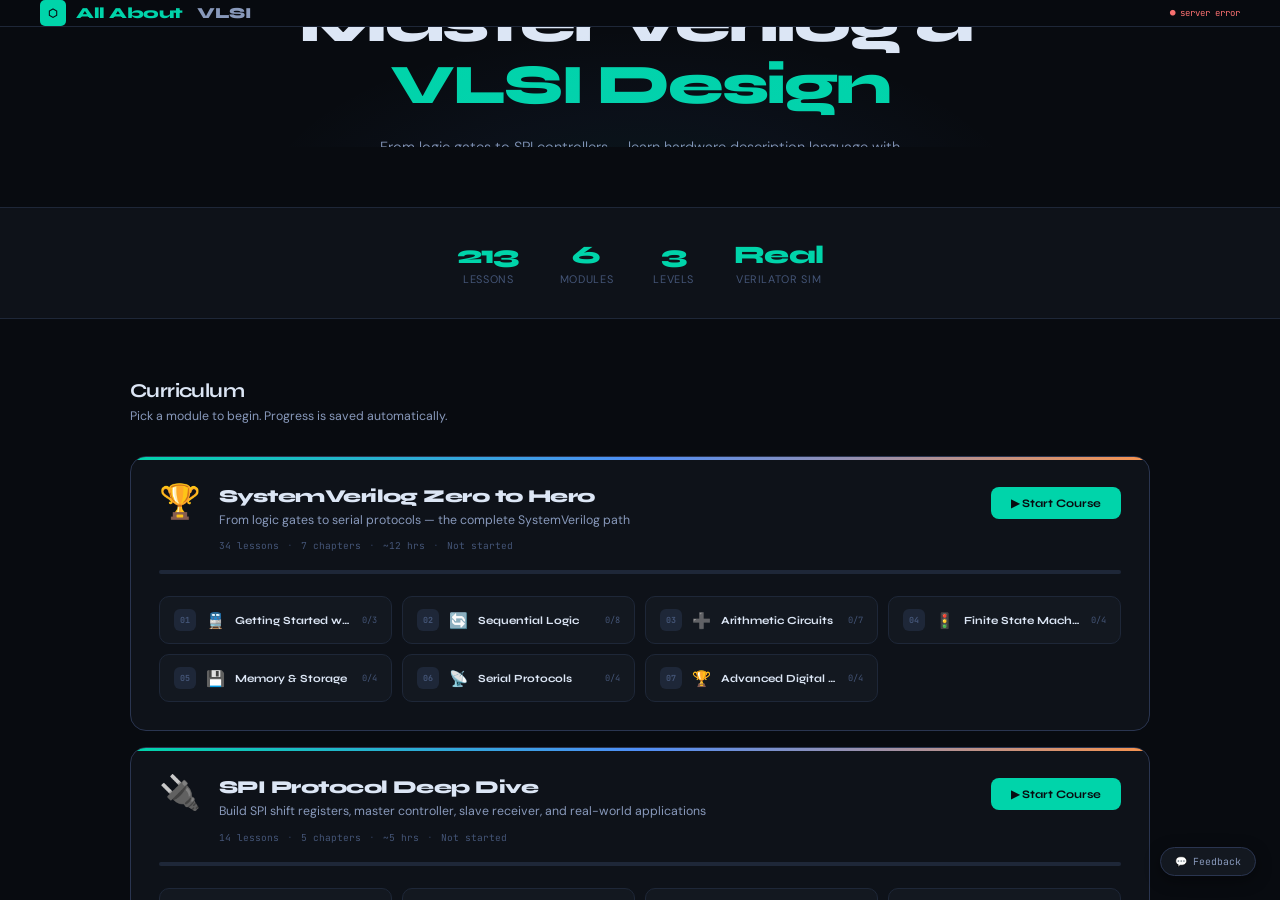
==== commit 2b8f4971: "fix(mobile): hide course desc, stack start btn, iverilog → Verilator" ====
--- a/static/index.html
+++ b/static/index.html
@@ -10,15 +10,15 @@
 </head>
 <body>
 
-<!-- ═════════════════════════════════════════════════════════
+<!-- ═══════════════════════════════════════════════════════
      LANDING PAGE
-     ═════════════════════════════════════════════════════════ -->
+     ═══════════════════════════════════════════════════════ -->
 <div id="landing-page" style="display:flex; flex-direction:column; height:100vh; overflow-y:auto;">
 
   <!-- Nav -->
   <nav class="landing-nav">
     <div class="logo">
-      <div class="logo-chip">⧡</div>
+      <div class="logo-chip">⬡</div>
       All About <em>&nbsp;VLSI</em>
     </div>
     <div class="landing-nav-right">
@@ -77,9 +77,9 @@
   <div style="height:60px;"></div>
 </div>
 
-<!-- ═════════════════════════════════════════════════════════
+<!-- ═══════════════════════════════════════════════════════
      LESSON PAGE
-     ═════════════════════════════════════════════════════════ -->
+     ═══════════════════════════════════════════════════════ -->
 <div id="lesson-page" style="display:none; height:100vh; flex-direction:column;">
 
   <!-- Lesson Nav -->
@@ -188,7 +188,7 @@
             <button onclick="waveZoomOut()" title="Zoom out" style="font-family:var(--mono);font-size:0.65rem;background:var(--panel);border:1px solid var(--border);color:var(--dim);padding:2px 7px;border-radius:4px;cursor:pointer;">−</button>
             <button onclick="waveZoomIn()"  title="Zoom in"  style="font-family:var(--mono);font-size:0.65rem;background:var(--panel);border:1px solid var(--border);color:var(--dim);padding:2px 7px;border-radius:4px;cursor:pointer;">+</button>
             <button onclick="waveFit()"     title="Fit"      style="font-family:var(--mono);font-size:0.65rem;background:var(--panel);border:1px solid var(--border);color:var(--dim);padding:2px 7px;border-radius:4px;cursor:pointer;">fit</button>
-            <button class="wave-expand-btn" id="wave-expand-btn" onclick="toggleWaveExpand()">&#12297; expand</button>
+            <button class="wave-expand-btn" id="wave-expand-btn" onclick="toggleWaveExpand()">⟩ expand</button>
           </div>
         </div>
         <div class="wave-scroll-area" id="wave-scroll">
@@ -220,9 +220,9 @@
   </div><!-- /lesson-body -->
 </div><!-- /lesson-page -->
 
-<!-- ═════════════════════════════════════════════════════════
+<!-- ═══════════════════════════════════════════════════════
      VERILATOR OPTIONS PANEL
-     ═════════════════════════════════════════════════════════ -->
+     ═══════════════════════════════════════════════════════ -->
 <div id="veri-panel" class="veri-panel" style="display:none;">
   <div class="veri-panel-header">
     <span class="veri-panel-title">&#9881; Verilator Options</span>
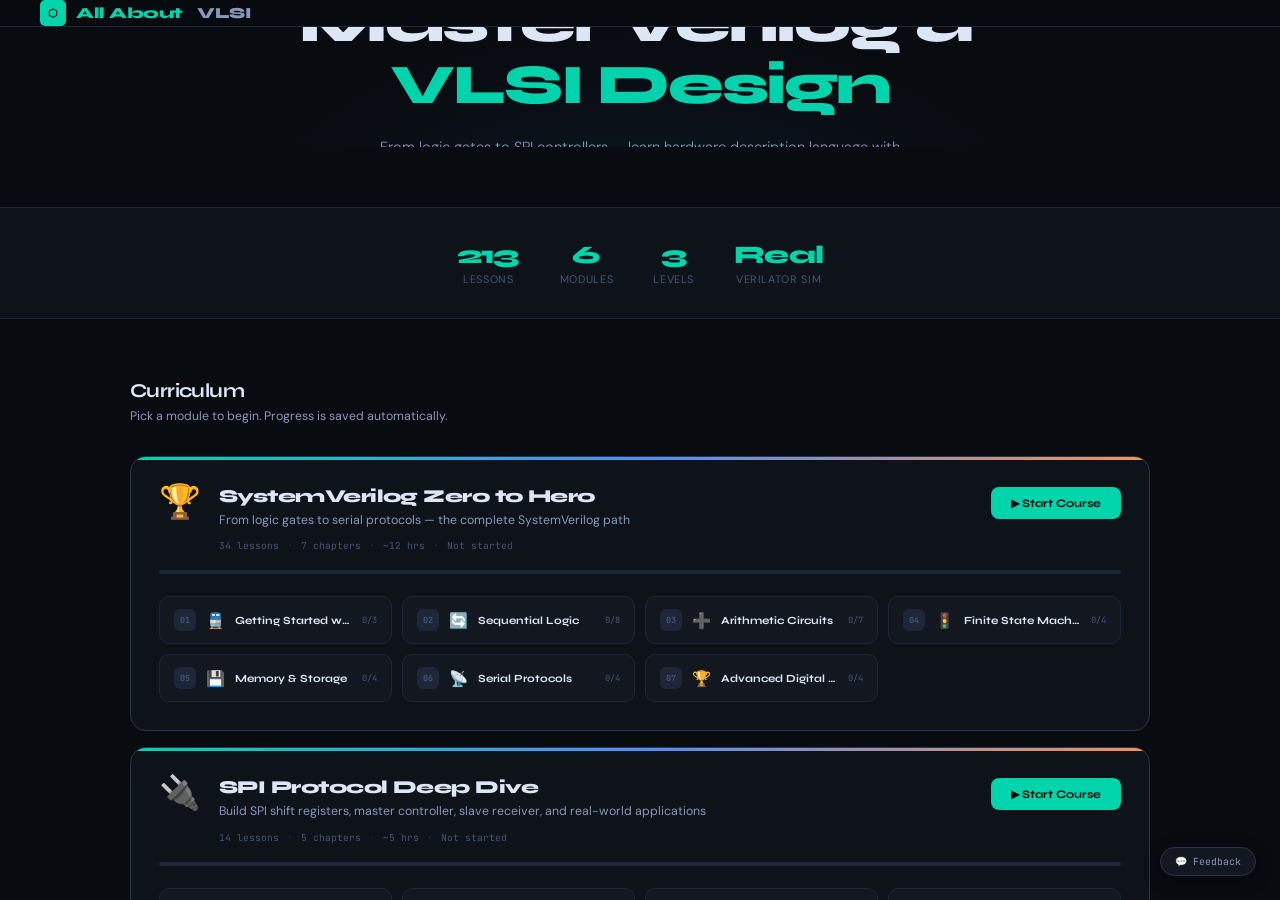
==== commit 512902a2: "fix: remove server-status indicator from landing nav" ====
--- a/static/index.html
+++ b/static/index.html
@@ -20,9 +20,6 @@
     <div class="logo">
       <div class="logo-chip">⬡</div>
       All About <em>&nbsp;VLSI</em>
-    </div>
-    <div class="landing-nav-right">
-      <span id="server-status" style="font-family:var(--mono);font-size:0.65rem;color:var(--muted);">&#9679; connecting…</span>
     </div>
   </nav>
 
@@ -185,7 +182,7 @@
           <span class="pane-label">&#9201; Waveform</span>
           <span id="wave-info" style="font-family:var(--mono);font-size:0.6rem;color:var(--muted);"></span>
           <div style="margin-left:auto;display:flex;gap:4px;">
-            <button onclick="waveZoomOut()" title="Zoom out" style="font-family:var(--mono);font-size:0.65rem;background:var(--panel);border:1px solid var(--border);color:var(--dim);padding:2px 7px;border-radius:4px;cursor:pointer;">−</button>
+            <button onclick="waveZoomOut()" title="Zoom out" style="font-family:var(--mono);font-size:0.65rem;background:var(--panel);border:1px solid var(--border);color:var(--dim);padding:2px 7px;border-radius:4px;cursor:pointer;">&#8722;</button>
             <button onclick="waveZoomIn()"  title="Zoom in"  style="font-family:var(--mono);font-size:0.65rem;background:var(--panel);border:1px solid var(--border);color:var(--dim);padding:2px 7px;border-radius:4px;cursor:pointer;">+</button>
             <button onclick="waveFit()"     title="Fit"      style="font-family:var(--mono);font-size:0.65rem;background:var(--panel);border:1px solid var(--border);color:var(--dim);padding:2px 7px;border-radius:4px;cursor:pointer;">fit</button>
             <button class="wave-expand-btn" id="wave-expand-btn" onclick="toggleWaveExpand()">⟩ expand</button>
--- a/css/course-cert.css
+++ b/css/course-cert.css
@@ -332,5 +332,15 @@
   .cert-paper { padding: 28px 24px; }
   .cert-course-name { font-size: 1.15rem; }
   .cert-name-input { font-size: 1.4rem; }
-  .course-start-btn { padding: 7px 14px; font-size: 0.75rem; }
-}
+
+  /* Course card: give title full row width, move button to its own line */
+  .course-header { flex-wrap: wrap; gap: 10px; }
+  .course-start-btn {
+    flex: 0 0 100%;
+    order: 10;
+    padding: 8px 16px;
+    font-size: 0.8rem;
+    text-align: center;
+  }
+  .course-desc { display: none; }
+}
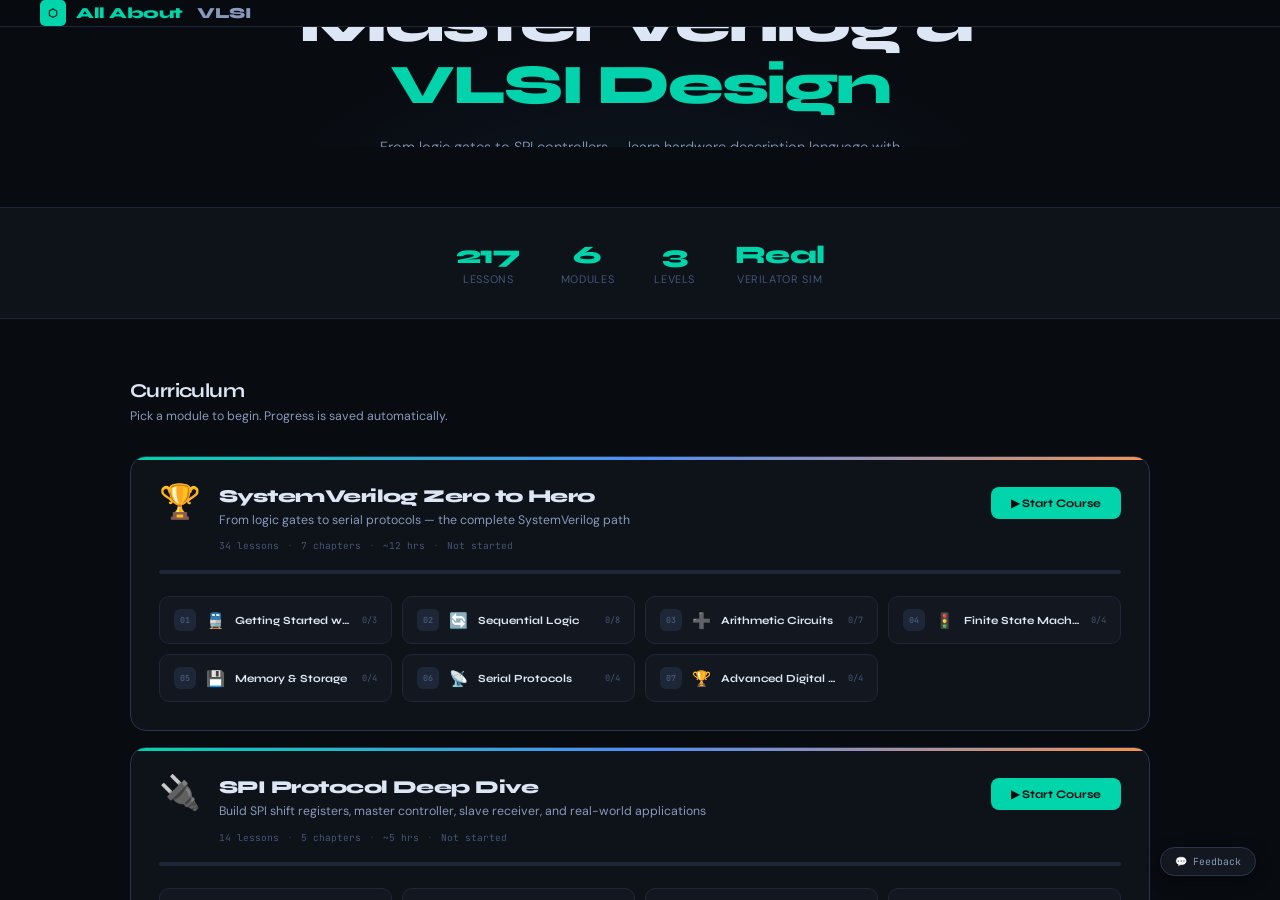
==== commit a0ab8ba3: "feat(gui): multi-file tabs — readonly library files + auto-apply lesson Verilator flags" ====
--- a/static/index.html
+++ b/static/index.html
@@ -138,11 +138,17 @@
 
     <!-- Editor Pane -->
     <div class="editor-pane">
-      <div class="editor-header">
-        <button class="file-tab active" id="tab-design" onclick="switchEditorTab('design')">design.sv</button>
-        <button class="file-tab"        id="tab-tb"     onclick="switchEditorTab('tb')">testbench.sv</button>
+      <div class="editor-header" id="editor-header">
+        <button class="file-tab active" id="tab-design" data-file="design" onclick="switchEditorTab('design')">design.sv</button>
+        <button class="file-tab"        id="tab-tb"     data-file="tb"     onclick="switchEditorTab('tb')">testbench.sv</button>
       </div>
       <div class="editor-wrap">
+        <!-- Readonly file viewer (populated by JS when a pre-loaded library tab is clicked) -->
+        <div class="line-nums" id="lnum-ro" style="display:none;"></div>
+        <textarea class="code-editor editor-ro" id="editor-ro"
+          readonly spellcheck="false" autocomplete="off" autocorrect="off" autocapitalize="off"
+          style="display:none;">
+        </textarea>
         <!-- Design editor -->
         <div class="line-nums" id="lnum-design"></div>
         <textarea class="code-editor" id="editor-design"
@@ -355,8 +361,6 @@
 <script src="/lessons/courses.js"></script>
 <script>
 // Dynamically load every module listed in courses.js.
-// document.write is synchronous during page parse — all module scripts
-// execute and populate CURRICULUM_MODULES before curriculum.js runs.
 (function () {
   var ids = (window.COURSES || []).reduce(function (a, c) { return a.concat(c.modules); }, []);
   ids.forEach(function (id) {
@@ -364,7 +368,7 @@
   });
 }());
 </script>
-<!-- Standalone modules (not part of any course) — static tags only for these -->
+<!-- Standalone modules (not part of any course) -->
 <script src="/lessons/modules/m1.js"></script>
 <script src="/lessons/modules/m2.js"></script>
 <script src="/lessons/modules/m3.js"></script>
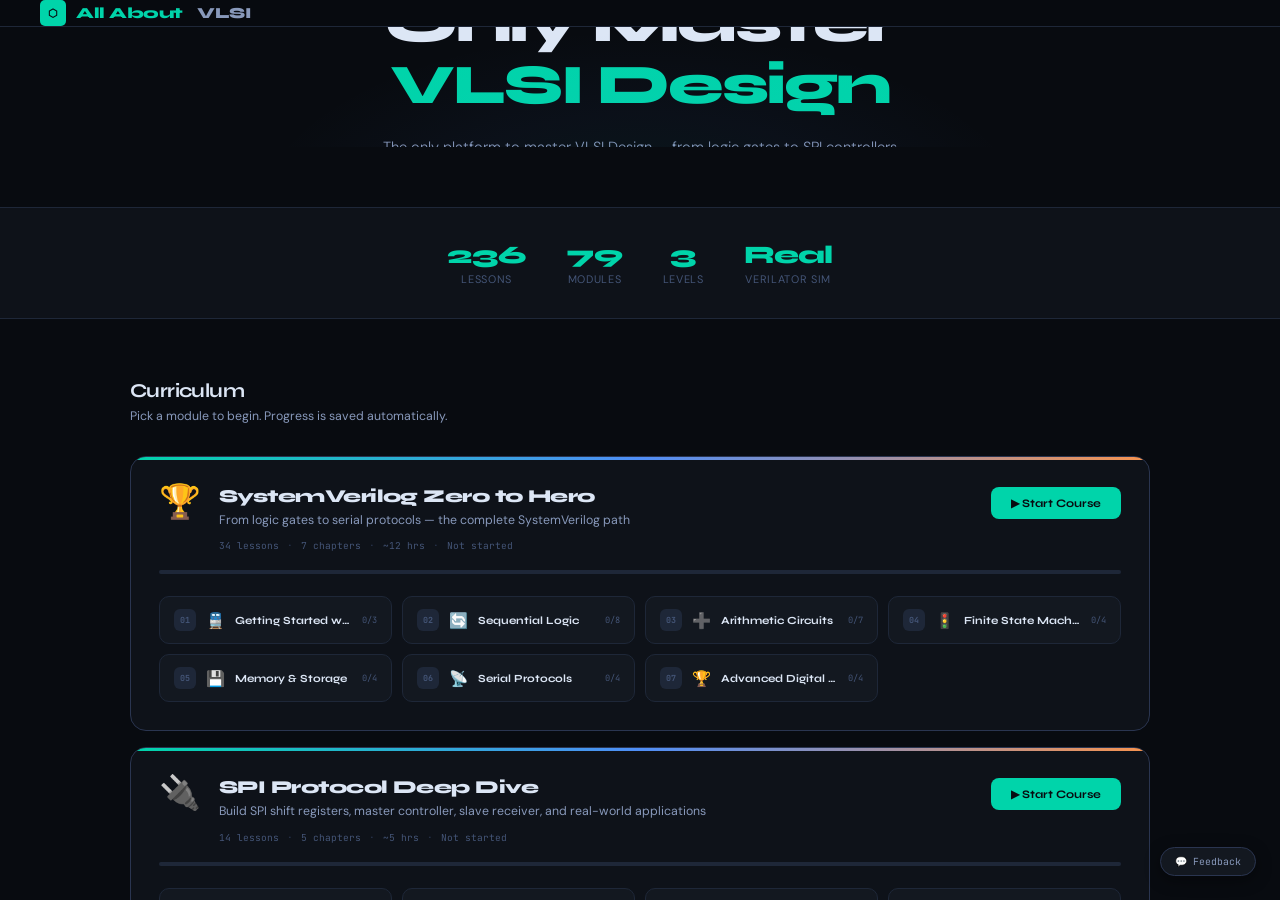
==== commit 6a0bae84: "fix(gui): desktop layout + "Only Master VLSI Design" + OOP SPI tab alignment - Sync index.html, app." ====
--- a/static/index.html
+++ b/static/index.html
@@ -3,7 +3,7 @@
 <head>
 <meta charset="UTF-8">
 <meta name="viewport" content="width=device-width, initial-scale=1.0">
-<title>All About VLSI — Zero to Hero Verilog</title>
+<title>All About VLSI — Only Master VLSI Design</title>
 <link rel="icon" type="image/svg+xml" href="/favicon.svg">
 <link rel="stylesheet" href="/css/style.css">
 <link rel="stylesheet" href="/css/course-cert.css">
@@ -27,19 +27,19 @@
   <div class="hero">
     <div class="hero-badge">Free · Open · Interactive</div>
     <h1 class="hero-title">
-      Master Verilog &amp;<br>
+      Only Master<br>
       <span class="hl">VLSI Design</span>
     </h1>
     <p class="hero-sub">
-      From logic gates to SPI controllers — learn hardware description language
+      The only platform to master VLSI Design — from logic gates to SPI controllers
       with real Verilator simulation, interactive waveforms, and hands-on challenges.
     </p>
     <div class="hero-actions">
-      <button class="btn-primary" onclick="openModule('msv1')">
-        ▶ Start Learning Free
-      </button>
-      <button class="btn-secondary" onclick="openModule('m4')">
-        Jump to Advanced
+      <button class="btn-primary" onclick="openCourse('svzth')">
+        &#9654; Start Learning Free
+      </button>
+      <button class="btn-secondary" onclick="openCourse('spivoop')">
+        Jump to OOP TB
       </button>
     </div>
   </div>
@@ -51,7 +51,7 @@
       <div class="stat-label">Lessons</div>
     </div>
     <div class="stat">
-      <div class="stat-num">6</div>
+      <div class="stat-num" id="stat-modules">0</div>
       <div class="stat-label">Modules</div>
     </div>
     <div class="stat">
@@ -64,7 +64,7 @@
     </div>
   </div>
 
-  <!-- Modules -->
+  <!-- Courses -->
   <div class="modules-section">
     <div class="section-title">Curriculum</div>
     <div class="section-sub">Pick a module to begin. Progress is saved automatically.</div>
@@ -89,8 +89,8 @@
     </div>
 
     <div class="nav-prev-next">
-      <button id="btn-prev" onclick="navPrev()" title="Previous lesson">‹ Prev</button>
-      <button id="btn-next" onclick="navNext()" title="Next lesson">Next ›</button>
+      <button id="btn-prev" onclick="navPrev()" title="Previous lesson">&#8249; Prev</button>
+      <button id="btn-next" onclick="navNext()" title="Next lesson">Next &#8250;</button>
     </div>
 
     <select class="sim-select" id="sim-select" title="Simulator" onchange="onSimSelectChange()">
@@ -143,7 +143,7 @@
         <button class="file-tab"        id="tab-tb"     data-file="tb"     onclick="switchEditorTab('tb')">testbench.sv</button>
       </div>
       <div class="editor-wrap">
-        <!-- Readonly file viewer (populated by JS when a pre-loaded library tab is clicked) -->
+        <!-- Readonly file viewer -->
         <div class="line-nums" id="lnum-ro" style="display:none;"></div>
         <textarea class="code-editor editor-ro" id="editor-ro"
           readonly spellcheck="false" autocomplete="off" autocorrect="off" autocapitalize="off"
@@ -178,7 +178,7 @@
       <!-- Next Lesson -->
       <div class="next-lesson-wrap">
         <button class="next-lesson-btn" id="btn-next-lesson" onclick="navNext()">
-          Next Lesson →
+          Next Lesson &#8594;
         </button>
       </div>
 
@@ -191,7 +191,7 @@
             <button onclick="waveZoomOut()" title="Zoom out" style="font-family:var(--mono);font-size:0.65rem;background:var(--panel);border:1px solid var(--border);color:var(--dim);padding:2px 7px;border-radius:4px;cursor:pointer;">&#8722;</button>
             <button onclick="waveZoomIn()"  title="Zoom in"  style="font-family:var(--mono);font-size:0.65rem;background:var(--panel);border:1px solid var(--border);color:var(--dim);padding:2px 7px;border-radius:4px;cursor:pointer;">+</button>
             <button onclick="waveFit()"     title="Fit"      style="font-family:var(--mono);font-size:0.65rem;background:var(--panel);border:1px solid var(--border);color:var(--dim);padding:2px 7px;border-radius:4px;cursor:pointer;">fit</button>
-            <button class="wave-expand-btn" id="wave-expand-btn" onclick="toggleWaveExpand()">⟩ expand</button>
+            <button class="wave-expand-btn" id="wave-expand-btn" onclick="toggleWaveExpand()">&#9001; expand</button>
           </div>
         </div>
         <div class="wave-scroll-area" id="wave-scroll">
@@ -357,7 +357,7 @@
 
 <!-- ── SCRIPTS ── -->
 <!-- courses.js is the single source of truth for module loading.
-     To add a new course chapter: update courses.js only — never edit index.html. -->
+     To add a new course chapter: update courses.js only. -->
 <script src="/lessons/courses.js"></script>
 <script>
 // Dynamically load every module listed in courses.js.
@@ -386,6 +386,7 @@
   window.addEventListener('DOMContentLoaded', () => {
     const total = CURRICULUM.reduce((s, m) => s + m.lessons.length, 0);
     document.getElementById('stat-lessons').textContent = total;
+    document.getElementById('stat-modules').textContent = CURRICULUM.length;
   });
 </script>
 
--- a/css/style.css
+++ b/css/style.css
@@ -809,6 +809,10 @@
   border-color: var(--border);
 }
 .file-tab:hover:not(.active) { color: var(--dim); }
+.file-tab-ro { opacity: 0.85; }
+.file-tab-ro::after { content: ' \1F512'; font-size: 0.55rem; }
+.file-tab-ro.active { color: var(--dim); background: var(--panel); border-color: var(--border); }
+textarea.editor-ro { cursor: default; background: rgba(8,11,16,0.6); color: var(--dim); }
 
 .editor-wrap {
   flex: 1;
@@ -1527,7 +1531,7 @@
 .mob-tab-icon   { font-size: 1.2rem; line-height: 1; }
 .mob-code-shortcut { display: none; }
 
-/* ── MOBILE (≤768px) ── */
+/* ── MOBILE (<=768px) ── */
 @media (max-width: 768px) {
   /* Landing */
   .landing-nav { padding: 0 16px; }
@@ -1608,9 +1612,9 @@
   .feedback-modal { right: 8px; bottom: 120px; width: calc(100vw - 16px); }
 }
 
-/* ═══════════════════════════════════════════════════════
+/* ═════════════════════════════════════════════════════════
    MASTER COURSE CARD
-   ═══════════════════════════════════════════════════════ */
+   ═════════════════════════════════════════════════════════ */
 
 .course-card {
   grid-column: 1 / -1;
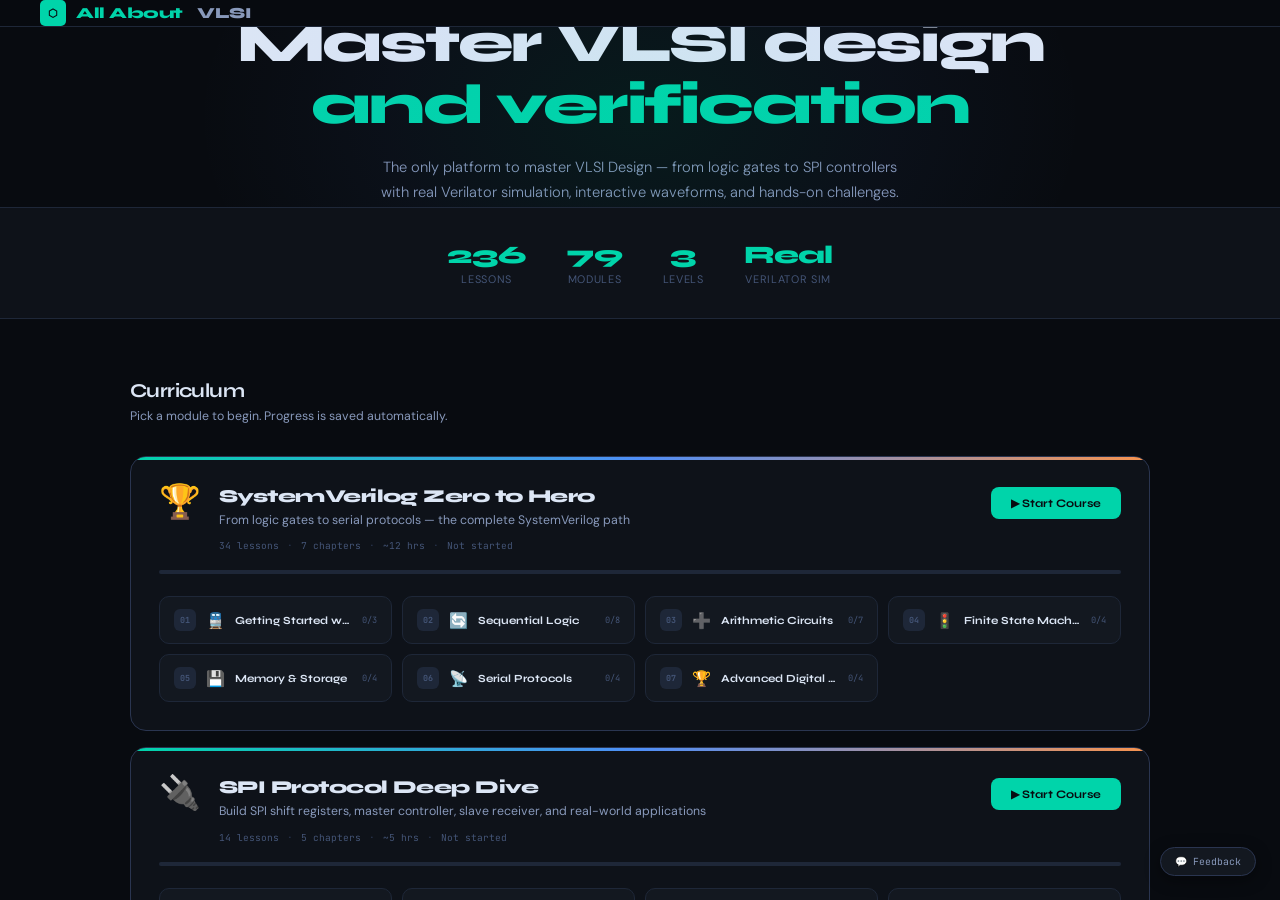
==== commit 632f74a1: "fix(ui): hero title → "Master VLSI design and verification"; chapter tiles single-col on mobile with" ====
--- a/static/index.html
+++ b/static/index.html
@@ -3,7 +3,7 @@
 <head>
 <meta charset="UTF-8">
 <meta name="viewport" content="width=device-width, initial-scale=1.0">
-<title>All About VLSI — Only Master VLSI Design</title>
+<title>All About VLSI &mdash; Master VLSI Design &amp; Verification</title>
 <link rel="icon" type="image/svg+xml" href="/favicon.svg">
 <link rel="stylesheet" href="/css/style.css">
 <link rel="stylesheet" href="/css/course-cert.css">
@@ -27,8 +27,8 @@
   <div class="hero">
     <div class="hero-badge">Free · Open · Interactive</div>
     <h1 class="hero-title">
-      Only Master<br>
-      <span class="hl">VLSI Design</span>
+      Master VLSI design<br>
+      <span class="hl">and verification</span>
     </h1>
     <p class="hero-sub">
       The only platform to master VLSI Design — from logic gates to SPI controllers
@@ -391,4 +391,4 @@
 </script>
 
 </body>
-</html>
+</html>
--- a/css/style.css
+++ b/css/style.css
@@ -5,7 +5,6 @@
 @import url('https://fonts.googleapis.com/css2?family=JetBrains+Mono:wght@400;500;600&family=Syne:wght@400;600;700;800&family=DM+Sans:wght@300;400;500;600&display=swap');
 
 :root {
-  /* Colors */
   --bg:        #080b10;
   --surface:   #0e1219;
   --panel:     #131820;
@@ -20,769 +19,161 @@
   --text:      #dce6f5;
   --dim:       #8899bb;
   --muted:     #445577;
-
-  /* Level colors */
   --beginner:     #4fdb8f;
   --intermediate: #4f8ef7;
   --advanced:     #f7934f;
-
-  /* Typography */
   --mono:  'JetBrains Mono', monospace;
   --head:  'Syne', sans-serif;
   --body:  'DM Sans', sans-serif;
-
-  /* Layout */
   --nav-h:     54px;
   --sidebar-w: 260px;
   --theory-w:  380px;
 }
 
 *, *::before, *::after { box-sizing: border-box; margin: 0; padding: 0; }
-
-html, body {
-  height: 100%;
-  background: var(--bg);
-  color: var(--text);
-  font-family: var(--body);
-  font-size: 14px;
-  overflow: hidden;
-}
-
-/* ── SCROLLBARS ── */
+html, body { height: 100%; background: var(--bg); color: var(--text); font-family: var(--body); font-size: 14px; overflow: hidden; }
+
 ::-webkit-scrollbar { width: 5px; height: 5px; }
 ::-webkit-scrollbar-track { background: transparent; }
 ::-webkit-scrollbar-thumb { background: var(--border2); border-radius: 3px; }
 ::-webkit-scrollbar-thumb:hover { background: var(--muted); }
 
-/* ── LANDING PAGE ── */
-#landing-page {
-  display: flex;
-  flex-direction: column;
-  height: 100vh;
-  overflow-y: auto;
-  background: var(--bg);
-}
+#landing-page { display: flex; flex-direction: column; height: 100vh; overflow-y: auto; background: var(--bg); }
 
 .landing-nav {
-  height: var(--nav-h);
-  display: flex;
-  align-items: center;
-  padding: 0 40px;
-  border-bottom: 1px solid var(--border);
-  background: rgba(8,11,16,0.9);
-  backdrop-filter: blur(10px);
-  position: sticky;
-  top: 0;
-  z-index: 10;
-}
-
-.logo {
-  font-family: var(--head);
-  font-weight: 800;
-  font-size: 1.1rem;
-  color: var(--accent);
-  letter-spacing: -0.03em;
-  display: flex;
-  align-items: center;
-  gap: 10px;
-}
-.logo-chip {
-  width: 26px; height: 26px;
-  background: var(--accent);
-  border-radius: 5px;
-  display: flex; align-items: center; justify-content: center;
-  font-size: 0.75rem;
-  color: var(--bg);
-}
+  height: var(--nav-h); display: flex; align-items: center; padding: 0 40px;
+  border-bottom: 1px solid var(--border); background: rgba(8,11,16,0.9);
+  backdrop-filter: blur(10px); position: sticky; top: 0; z-index: 10;
+}
+.logo { font-family: var(--head); font-weight: 800; font-size: 1.1rem; color: var(--accent); letter-spacing: -0.03em; display: flex; align-items: center; gap: 10px; }
+.logo-chip { width: 26px; height: 26px; background: var(--accent); border-radius: 5px; display: flex; align-items: center; justify-content: center; font-size: 0.75rem; color: var(--bg); }
 .logo em { color: var(--dim); font-style: normal; }
-
-.landing-nav-right {
-  margin-left: auto;
-  display: flex;
-  align-items: center;
-  gap: 16px;
-}
-
-.hero {
-  flex: 1;
-  display: flex;
-  flex-direction: column;
-  align-items: center;
-  justify-content: center;
-  text-align: center;
-  padding: 80px 40px 40px;
-  position: relative;
-  overflow: hidden;
-}
-
-.hero::before {
-  content: '';
-  position: absolute;
-  top: 0; left: 50%;
-  transform: translateX(-50%);
-  width: 800px; height: 400px;
-  background: radial-gradient(ellipse at center,
-    rgba(0,212,170,0.07) 0%,
-    rgba(79,142,247,0.04) 40%,
-    transparent 70%);
-  pointer-events: none;
-}
-
-.hero-badge {
-  display: inline-flex;
-  align-items: center;
-  gap: 6px;
-  font-family: var(--mono);
-  font-size: 0.7rem;
-  padding: 4px 14px;
-  background: rgba(0,212,170,0.08);
-  border: 1px solid rgba(0,212,170,0.2);
-  border-radius: 20px;
-  color: var(--accent);
-  margin-bottom: 24px;
-  letter-spacing: 0.05em;
-}
-.hero-badge::before {
-  content: '';
-  width: 6px; height: 6px;
-  background: var(--accent);
-  border-radius: 50%;
-  animation: pulse-dot 2s infinite;
-}
-@keyframes pulse-dot {
-  0%,100% { opacity: 1; }
-  50%      { opacity: 0.3; }
-}
-
-.hero-title {
-  font-family: var(--head);
-  font-size: clamp(2.5rem, 6vw, 4rem);
-  font-weight: 800;
-  line-height: 1.1;
-  letter-spacing: -0.04em;
-  margin-bottom: 20px;
-  color: var(--text);
-}
+.landing-nav-right { margin-left: auto; display: flex; align-items: center; gap: 16px; }
+
+/* Hero — content-driven height so nothing clips */
+.hero { display: flex; flex-direction: column; align-items: center; justify-content: center; text-align: center; padding: 100px 40px 80px; position: relative; overflow: hidden; }
+.hero::before { content: ''; position: absolute; top: 50%; left: 50%; transform: translate(-50%, -50%); width: 900px; height: 600px; background: radial-gradient(ellipse at center, rgba(0,212,170,0.08) 0%, rgba(79,142,247,0.04) 40%, transparent 70%); pointer-events: none; }
+.hero-badge { display: inline-flex; align-items: center; gap: 6px; font-family: var(--mono); font-size: 0.7rem; padding: 4px 14px; background: rgba(0,212,170,0.08); border: 1px solid rgba(0,212,170,0.2); border-radius: 20px; color: var(--accent); margin-bottom: 24px; letter-spacing: 0.05em; }
+.hero-badge::before { content: ''; width: 6px; height: 6px; background: var(--accent); border-radius: 50%; animation: pulse-dot 2s infinite; }
+@keyframes pulse-dot { 0%,100% { opacity: 1; } 50% { opacity: 0.3; } }
+.hero-title { font-family: var(--head); font-size: clamp(2.5rem, 6vw, 4rem); font-weight: 800; line-height: 1.1; letter-spacing: -0.04em; margin-bottom: 20px; color: var(--text); }
 .hero-title .hl { color: var(--accent); }
-
-.hero-sub {
-  font-size: 1.05rem;
-  color: var(--dim);
-  max-width: 540px;
-  line-height: 1.7;
-  margin-bottom: 40px;
-  font-weight: 300;
-}
-
-.hero-actions {
-  display: flex;
-  gap: 14px;
-  align-items: center;
-  flex-wrap: wrap;
-  justify-content: center;
-}
-
-.btn-primary {
-  display: flex;
-  align-items: center;
-  gap: 8px;
-  padding: 13px 28px;
-  background: var(--accent);
-  color: var(--bg);
-  border: none;
-  border-radius: 10px;
-  font-family: var(--head);
-  font-weight: 700;
-  font-size: 0.95rem;
-  cursor: pointer;
-  transition: all 0.2s;
-  letter-spacing: -0.01em;
-}
+.hero-sub { font-size: 1.05rem; color: var(--dim); max-width: 540px; line-height: 1.7; margin-bottom: 40px; font-weight: 300; }
+.hero-actions { display: flex; gap: 14px; align-items: center; flex-wrap: wrap; justify-content: center; }
+
+.btn-primary { display: flex; align-items: center; gap: 8px; padding: 13px 28px; background: var(--accent); color: var(--bg); border: none; border-radius: 10px; font-family: var(--head); font-weight: 700; font-size: 0.95rem; cursor: pointer; transition: all 0.2s; letter-spacing: -0.01em; }
 .btn-primary:hover { background: #00ffcc; transform: translateY(-1px); box-shadow: 0 8px 24px rgba(0,212,170,0.3); }
-
-.btn-secondary {
-  padding: 13px 28px;
-  background: transparent;
-  color: var(--text);
-  border: 1px solid var(--border2);
-  border-radius: 10px;
-  font-family: var(--head);
-  font-weight: 600;
-  font-size: 0.95rem;
-  cursor: pointer;
-  transition: all 0.2s;
-}
+.btn-secondary { padding: 13px 28px; background: transparent; color: var(--text); border: 1px solid var(--border2); border-radius: 10px; font-family: var(--head); font-weight: 600; font-size: 0.95rem; cursor: pointer; transition: all 0.2s; }
 .btn-secondary:hover { border-color: var(--accent); color: var(--accent); }
 
-/* Stats bar */
-.stats-bar {
-  display: flex;
-  gap: 40px;
-  justify-content: center;
-  padding: 32px 40px;
-  border-top: 1px solid var(--border);
-  border-bottom: 1px solid var(--border);
-  margin-top: 60px;
-  background: var(--surface);
-}
+.stats-bar { display: flex; gap: 40px; justify-content: center; padding: 32px 40px; border-top: 1px solid var(--border); border-bottom: 1px solid var(--border); background: var(--surface); }
 .stat { text-align: center; }
-.stat-num {
-  font-family: var(--head);
-  font-size: 1.8rem;
-  font-weight: 800;
-  color: var(--accent);
-  letter-spacing: -0.03em;
-}
-.stat-label {
-  font-size: 0.78rem;
-  color: var(--muted);
-  margin-top: 2px;
-  text-transform: uppercase;
-  letter-spacing: 0.06em;
-}
-
-/* Module cards grid */
-.modules-section {
-  padding: 60px 40px;
-  max-width: 1100px;
-  margin: 0 auto;
-  width: 100%;
-}
-.section-title {
-  font-family: var(--head);
-  font-size: 1.4rem;
-  font-weight: 700;
-  color: var(--text);
-  margin-bottom: 6px;
-  letter-spacing: -0.03em;
-}
-.section-sub {
-  color: var(--dim);
-  font-size: 0.88rem;
-  margin-bottom: 32px;
-}
-
-.modules-grid {
-  display: grid;
-  grid-template-columns: repeat(auto-fill, minmax(300px, 1fr));
-  gap: 16px;
-}
-
-.module-card {
-  background: var(--surface);
-  border: 1px solid var(--border);
-  border-radius: 12px;
-  padding: 22px;
-  cursor: pointer;
-  transition: all 0.2s;
-  position: relative;
-  overflow: hidden;
-}
-.module-card::before {
-  content: '';
-  position: absolute;
-  top: 0; left: 0; right: 0;
-  height: 2px;
-  opacity: 0;
-  transition: opacity 0.2s;
-}
+.stat-num { font-family: var(--head); font-size: 1.8rem; font-weight: 800; color: var(--accent); letter-spacing: -0.03em; }
+.stat-label { font-size: 0.78rem; color: var(--muted); margin-top: 2px; text-transform: uppercase; letter-spacing: 0.06em; }
+
+.modules-section { padding: 60px 40px; max-width: 1100px; margin: 0 auto; width: 100%; }
+.section-title { font-family: var(--head); font-size: 1.4rem; font-weight: 700; color: var(--text); margin-bottom: 6px; letter-spacing: -0.03em; }
+.section-sub { color: var(--dim); font-size: 0.88rem; margin-bottom: 32px; }
+.modules-grid { display: grid; grid-template-columns: repeat(auto-fill, minmax(300px, 1fr)); gap: 16px; }
+
+.module-card { background: var(--surface); border: 1px solid var(--border); border-radius: 12px; padding: 22px; cursor: pointer; transition: all 0.2s; position: relative; overflow: hidden; }
+.module-card::before { content: ''; position: absolute; top: 0; left: 0; right: 0; height: 2px; opacity: 0; transition: opacity 0.2s; }
 .module-card.beginner::before     { background: var(--beginner); }
 .module-card.intermediate::before { background: var(--intermediate); }
 .module-card.advanced::before     { background: var(--advanced); }
 .module-card:hover { border-color: var(--border2); transform: translateY(-2px); box-shadow: 0 12px 32px rgba(0,0,0,0.3); }
 .module-card:hover::before { opacity: 1; }
-
 .card-icon { font-size: 1.8rem; margin-bottom: 12px; }
-.card-title {
-  font-family: var(--head);
-  font-size: 0.95rem;
-  font-weight: 700;
-  color: var(--text);
-  margin-bottom: 6px;
-}
-.card-meta {
-  display: flex;
-  align-items: center;
-  gap: 10px;
-  margin-bottom: 12px;
-}
-.level-pill {
-  font-family: var(--mono);
-  font-size: 0.6rem;
-  padding: 2px 8px;
-  border-radius: 3px;
-  text-transform: uppercase;
-  letter-spacing: 0.06em;
-  font-weight: 600;
-}
+.card-title { font-family: var(--head); font-size: 0.95rem; font-weight: 700; color: var(--text); margin-bottom: 6px; }
+.card-meta { display: flex; align-items: center; gap: 10px; margin-bottom: 12px; }
+.level-pill { font-family: var(--mono); font-size: 0.6rem; padding: 2px 8px; border-radius: 3px; text-transform: uppercase; letter-spacing: 0.06em; font-weight: 600; }
 .level-pill.beginner     { background: rgba(79,219,143,0.1);  color: var(--beginner);     border: 1px solid rgba(79,219,143,0.2);  }
 .level-pill.intermediate { background: rgba(79,142,247,0.1);  color: var(--intermediate); border: 1px solid rgba(79,142,247,0.2);  }
 .level-pill.advanced     { background: rgba(247,147,79,0.1);  color: var(--advanced);     border: 1px solid rgba(247,147,79,0.2);  }
-
-.card-lesson-count {
-  font-family: var(--mono);
-  font-size: 0.65rem;
-  color: var(--muted);
-}
-.card-progress {
-  height: 3px;
-  background: var(--border);
-  border-radius: 2px;
-  overflow: hidden;
-}
-.card-progress-fill {
-  height: 100%;
-  background: var(--accent);
-  border-radius: 2px;
-  transition: width 0.4s;
-}
-.card-start-hint {
-  font-size: 0.75rem;
-  color: var(--muted);
-  margin-top: 10px;
-}
-
-/* ── LESSON PAGE ── */
+.card-lesson-count { font-family: var(--mono); font-size: 0.65rem; color: var(--muted); }
+.card-progress { height: 3px; background: var(--border); border-radius: 2px; overflow: hidden; }
+.card-progress-fill { height: 100%; background: var(--accent); border-radius: 2px; transition: width 0.4s; }
+.card-start-hint { font-size: 0.75rem; color: var(--muted); margin-top: 10px; }
+
 #lesson-page { display: none; height: 100vh; flex-direction: column; }
 
-/* Lesson Nav */
-.lesson-nav {
-  height: var(--nav-h);
-  background: var(--surface);
-  border-bottom: 1px solid var(--border);
-  display: flex;
-  align-items: center;
-  padding: 0 16px;
-  gap: 12px;
-  flex-shrink: 0;
-  z-index: 50;
-}
-
-.back-btn {
-  display: flex;
-  align-items: center;
-  gap: 6px;
-  font-family: var(--head);
-  font-size: 0.78rem;
-  font-weight: 600;
-  color: var(--dim);
-  background: none;
-  border: 1px solid var(--border);
-  border-radius: 6px;
-  padding: 5px 12px;
-  cursor: pointer;
-  transition: all 0.15s;
-}
+.lesson-nav { height: var(--nav-h); background: var(--surface); border-bottom: 1px solid var(--border); display: flex; align-items: center; padding: 0 16px; gap: 12px; flex-shrink: 0; z-index: 50; }
+.back-btn { display: flex; align-items: center; gap: 6px; font-family: var(--head); font-size: 0.78rem; font-weight: 600; color: var(--dim); background: none; border: 1px solid var(--border); border-radius: 6px; padding: 5px 12px; cursor: pointer; transition: all 0.15s; }
 .back-btn:hover { color: var(--text); border-color: var(--border2); }
-
-.lesson-nav-title {
-  font-family: var(--head);
-  font-size: 0.88rem;
-  font-weight: 700;
-  color: var(--text);
-  white-space: nowrap;
-  overflow: hidden;
-  text-overflow: ellipsis;
-  max-width: 300px;
-}
-
-.lesson-nav-center {
-  flex: 1;
-  display: flex;
-  justify-content: center;
-  gap: 6px;
-}
-
-/* progress dots */
+.lesson-nav-title { font-family: var(--head); font-size: 0.88rem; font-weight: 700; color: var(--text); white-space: nowrap; overflow: hidden; text-overflow: ellipsis; max-width: 300px; }
+.lesson-nav-center { flex: 1; display: flex; justify-content: center; gap: 6px; }
 .progress-dots { display: flex; gap: 5px; align-items: center; }
-.pdot {
-  width: 8px; height: 8px;
-  border-radius: 50%;
-  background: var(--border);
-  cursor: pointer;
-  transition: all 0.2s;
-}
-.pdot.done    { background: var(--success); }
-.pdot.active  { background: var(--accent); width: 20px; border-radius: 4px; }
-.pdot:hover   { background: var(--dim); }
-
-.run-btn {
-  display: flex;
-  align-items: center;
-  gap: 7px;
-  padding: 7px 18px;
-  background: var(--accent);
-  color: var(--bg);
-  border: none;
-  border-radius: 8px;
-  font-family: var(--head);
-  font-weight: 700;
-  font-size: 0.82rem;
-  cursor: pointer;
-  transition: all 0.15s;
-  white-space: nowrap;
-}
+.pdot { width: 8px; height: 8px; border-radius: 50%; background: var(--border); cursor: pointer; transition: all 0.2s; }
+.pdot.done   { background: var(--success); }
+.pdot.active { background: var(--accent); width: 20px; border-radius: 4px; }
+.pdot:hover  { background: var(--dim); }
+.run-btn { display: flex; align-items: center; gap: 7px; padding: 7px 18px; background: var(--accent); color: var(--bg); border: none; border-radius: 8px; font-family: var(--head); font-weight: 700; font-size: 0.82rem; cursor: pointer; transition: all 0.15s; white-space: nowrap; }
 .run-btn:hover  { background: #00ffcc; box-shadow: 0 4px 16px rgba(0,212,170,0.25); }
 .run-btn:active { transform: scale(0.97); }
 .run-btn:disabled { opacity: 0.45; cursor: not-allowed; transform: none; }
 .run-btn svg { width: 9px; height: 9px; fill: var(--bg); flex-shrink: 0; }
-
-.sim-select {
-  font-family: var(--mono);
-  font-size: 0.65rem;
-  background: var(--panel);
-  border: 1px solid var(--border2);
-  color: var(--dim);
-  padding: 5px 8px;
-  border-radius: 6px;
-  cursor: pointer;
-}
-
-.nav-prev-next {
-  display: flex;
-  gap: 6px;
-}
-.nav-prev-next button {
-  font-family: var(--mono);
-  font-size: 0.7rem;
-  padding: 5px 10px;
-  background: var(--panel);
-  border: 1px solid var(--border);
-  color: var(--dim);
-  border-radius: 6px;
-  cursor: pointer;
-  transition: all 0.15s;
-}
+.sim-select { font-family: var(--mono); font-size: 0.65rem; background: var(--panel); border: 1px solid var(--border2); color: var(--dim); padding: 5px 8px; border-radius: 6px; cursor: pointer; }
+.nav-prev-next { display: flex; gap: 6px; }
+.nav-prev-next button { font-family: var(--mono); font-size: 0.7rem; padding: 5px 10px; background: var(--panel); border: 1px solid var(--border); color: var(--dim); border-radius: 6px; cursor: pointer; transition: all 0.15s; }
 .nav-prev-next button:hover { color: var(--text); border-color: var(--border2); }
 .nav-prev-next button:disabled { opacity: 0.3; cursor: not-allowed; }
 
-/* Lesson body layout */
-.lesson-body {
-  flex: 1;
-  display: flex;
-  overflow: hidden;
-}
-
-/* ── SIDEBAR ── */
-.lesson-sidebar {
-  width: var(--sidebar-w);
-  min-width: var(--sidebar-w);
-  background: var(--surface);
-  border-right: 1px solid var(--border);
-  display: flex;
-  flex-direction: column;
-  overflow: hidden;
-}
-
-.sidebar-module-header {
-  padding: 14px 16px 10px;
-  border-bottom: 1px solid var(--border);
-}
-.sidebar-mod-title {
-  font-family: var(--head);
-  font-size: 0.72rem;
-  font-weight: 700;
-  color: var(--dim);
-  text-transform: uppercase;
-  letter-spacing: 0.08em;
-  white-space: nowrap;
-  overflow: hidden;
-  text-overflow: ellipsis;
-}
-
-.sidebar-lessons {
-  flex: 1;
-  overflow-y: auto;
-  padding: 6px 0;
-}
-
-.sidebar-lesson {
-  display: flex;
-  align-items: center;
-  gap: 10px;
-  padding: 9px 14px;
-  cursor: pointer;
-  transition: background 0.12s;
-  font-size: 0.8rem;
-  color: var(--dim);
-  border-left: 2px solid transparent;
-}
+.lesson-body { flex: 1; display: flex; overflow: hidden; }
+
+.lesson-sidebar { width: var(--sidebar-w); min-width: var(--sidebar-w); background: var(--surface); border-right: 1px solid var(--border); display: flex; flex-direction: column; overflow: hidden; }
+.sidebar-module-header { padding: 14px 16px 10px; border-bottom: 1px solid var(--border); }
+.sidebar-mod-title { font-family: var(--head); font-size: 0.72rem; font-weight: 700; color: var(--dim); text-transform: uppercase; letter-spacing: 0.08em; white-space: nowrap; overflow: hidden; text-overflow: ellipsis; }
+.sidebar-lessons { flex: 1; overflow-y: auto; padding: 6px 0; }
+.sidebar-lesson { display: flex; align-items: center; gap: 10px; padding: 9px 14px; cursor: pointer; transition: background 0.12s; font-size: 0.8rem; color: var(--dim); border-left: 2px solid transparent; }
 .sidebar-lesson:hover { background: var(--panel); color: var(--text); }
-.sidebar-lesson.active {
-  background: rgba(0,212,170,0.06);
-  color: var(--accent);
-  border-left-color: var(--accent);
-}
+.sidebar-lesson.active { background: rgba(0,212,170,0.06); color: var(--accent); border-left-color: var(--accent); }
 .sidebar-lesson.done { color: var(--success); }
-
-.lesson-num {
-  width: 20px; height: 20px;
-  border-radius: 50%;
-  border: 1.5px solid var(--border2);
-  display: flex; align-items: center; justify-content: center;
-  font-family: var(--mono);
-  font-size: 0.58rem;
-  font-weight: 600;
-  flex-shrink: 0;
-  transition: all 0.2s;
-}
+.lesson-num { width: 20px; height: 20px; border-radius: 50%; border: 1.5px solid var(--border2); display: flex; align-items: center; justify-content: center; font-family: var(--mono); font-size: 0.58rem; font-weight: 600; flex-shrink: 0; transition: all 0.2s; }
 .sidebar-lesson.active .lesson-num { border-color: var(--accent); color: var(--accent); }
 .sidebar-lesson.done   .lesson-num { background: var(--success); border-color: var(--success); color: var(--bg); }
-
-.sidebar-footer {
-  padding: 12px 14px;
-  border-top: 1px solid var(--border);
-}
-.sidebar-progress-label {
-  display: flex;
-  justify-content: space-between;
-  font-family: var(--mono);
-  font-size: 0.62rem;
-  color: var(--muted);
-  margin-bottom: 5px;
-}
-.sidebar-prog-track {
-  height: 3px;
-  background: var(--border);
-  border-radius: 2px;
-  overflow: hidden;
-}
-.sidebar-prog-fill {
-  height: 100%;
-  background: linear-gradient(90deg, var(--accent), var(--accent2));
-  border-radius: 2px;
-  transition: width 0.4s;
-}
-
-/* ── THEORY PANE ── */
-.theory-pane {
-  width: var(--theory-w);
-  min-width: 280px;
-  background: var(--panel);
-  border-right: 1px solid var(--border);
-  display: flex;
-  flex-direction: column;
-  overflow: hidden;
-}
-
-.pane-header {
-  height: 36px;
-  display: flex;
-  align-items: center;
-  padding: 0 16px;
-  border-bottom: 1px solid var(--border);
-  background: var(--surface);
-  gap: 10px;
-  flex-shrink: 0;
-}
-.pane-label {
-  font-family: var(--mono);
-  font-size: 0.62rem;
-  font-weight: 600;
-  text-transform: uppercase;
-  letter-spacing: 0.1em;
-  color: var(--muted);
-}
-
-.theory-content {
-  flex: 1;
-  overflow-y: auto;
-  padding: 20px 20px;
-  line-height: 1.7;
-  min-height: 0;
-}
-
-/* Theory typography */
-.theory-content h2 {
-  font-family: var(--head);
-  font-size: 1.15rem;
-  font-weight: 700;
-  color: var(--text);
-  margin-bottom: 10px;
-  letter-spacing: -0.02em;
-}
-.theory-content h3 {
-  font-family: var(--head);
-  font-size: 0.88rem;
-  font-weight: 600;
-  color: var(--accent2);
-  margin: 18px 0 8px;
-  letter-spacing: -0.01em;
-}
-.theory-content p {
-  color: var(--dim);
-  font-size: 0.84rem;
-  margin-bottom: 10px;
-}
-.theory-content ul, .theory-content ol {
-  padding-left: 18px;
-  margin-bottom: 10px;
-}
-.theory-content li {
-  color: var(--dim);
-  font-size: 0.83rem;
-  margin-bottom: 4px;
-}
+.sidebar-footer { padding: 12px 14px; border-top: 1px solid var(--border); }
+.sidebar-progress-label { display: flex; justify-content: space-between; font-family: var(--mono); font-size: 0.62rem; color: var(--muted); margin-bottom: 5px; }
+.sidebar-prog-track { height: 3px; background: var(--border); border-radius: 2px; overflow: hidden; }
+.sidebar-prog-fill { height: 100%; background: linear-gradient(90deg, var(--accent), var(--accent2)); border-radius: 2px; transition: width 0.4s; }
+
+.theory-pane { width: var(--theory-w); min-width: 280px; background: var(--panel); border-right: 1px solid var(--border); display: flex; flex-direction: column; overflow: hidden; }
+.pane-header { height: 36px; display: flex; align-items: center; padding: 0 16px; border-bottom: 1px solid var(--border); background: var(--surface); gap: 10px; flex-shrink: 0; }
+.pane-label { font-family: var(--mono); font-size: 0.62rem; font-weight: 600; text-transform: uppercase; letter-spacing: 0.1em; color: var(--muted); }
+.theory-content { flex: 1; overflow-y: auto; padding: 20px 20px; line-height: 1.7; min-height: 0; }
+.theory-content h2 { font-family: var(--head); font-size: 1.15rem; font-weight: 700; color: var(--text); margin-bottom: 10px; letter-spacing: -0.02em; }
+.theory-content h3 { font-family: var(--head); font-size: 0.88rem; font-weight: 600; color: var(--accent2); margin: 18px 0 8px; letter-spacing: -0.01em; }
+.theory-content p { color: var(--dim); font-size: 0.84rem; margin-bottom: 10px; }
+.theory-content ul, .theory-content ol { padding-left: 18px; margin-bottom: 10px; }
+.theory-content li { color: var(--dim); font-size: 0.83rem; margin-bottom: 4px; }
 .theory-content strong { color: var(--text); font-weight: 600; }
-.theory-content code {
-  font-family: var(--mono);
-  font-size: 0.78rem;
-  background: var(--card);
-  border: 1px solid var(--border);
-  padding: 1px 5px;
-  border-radius: 3px;
-  color: var(--accent);
-}
-.theory-content pre.code-block {
-  background: var(--card);
-  border: 1px solid var(--border);
-  border-radius: 8px;
-  padding: 14px 16px;
-  font-family: var(--mono);
-  font-size: 0.75rem;
-  line-height: 1.7;
-  color: var(--text);
-  overflow-x: auto;
-  margin: 10px 0;
-  white-space: pre;
-}
-.theory-content table.truth-table {
-  border-collapse: collapse;
-  width: 100%;
-  font-family: var(--mono);
-  font-size: 0.75rem;
-  margin: 10px 0;
-}
-.truth-table th {
-  background: var(--card);
-  border: 1px solid var(--border);
-  padding: 6px 10px;
-  color: var(--accent2);
-  text-align: left;
-}
-.truth-table td {
-  border: 1px solid var(--border);
-  padding: 5px 10px;
-  color: var(--dim);
-}
-
-/* flow diagram */
-.flow-diagram {
-  display: flex;
-  align-items: center;
-  gap: 4px;
-  flex-wrap: wrap;
-  margin: 12px 0;
-}
-.flow-step {
-  background: var(--card);
-  border: 1px solid var(--border);
-  border-radius: 6px;
-  padding: 6px 10px;
-  font-size: 0.72rem;
-  text-align: center;
-  color: var(--dim);
-  line-height: 1.4;
-}
+.theory-content code { font-family: var(--mono); font-size: 0.78rem; background: var(--card); border: 1px solid var(--border); padding: 1px 5px; border-radius: 3px; color: var(--accent); }
+.theory-content pre.code-block { background: var(--card); border: 1px solid var(--border); border-radius: 8px; padding: 14px 16px; font-family: var(--mono); font-size: 0.75rem; line-height: 1.7; color: var(--text); overflow-x: auto; margin: 10px 0; white-space: pre; }
+.theory-content table.truth-table { border-collapse: collapse; width: 100%; font-family: var(--mono); font-size: 0.75rem; margin: 10px 0; }
+.truth-table th { background: var(--card); border: 1px solid var(--border); padding: 6px 10px; color: var(--accent2); text-align: left; }
+.truth-table td { border: 1px solid var(--border); padding: 5px 10px; color: var(--dim); }
+.flow-diagram { display: flex; align-items: center; gap: 4px; flex-wrap: wrap; margin: 12px 0; }
+.flow-step { background: var(--card); border: 1px solid var(--border); border-radius: 6px; padding: 6px 10px; font-size: 0.72rem; text-align: center; color: var(--dim); line-height: 1.4; }
 .flow-step small { color: var(--muted); font-family: var(--mono); font-size: 0.62rem; display: block; }
 .flow-arrow { color: var(--muted); font-size: 0.9rem; }
-
-/* tasks box */
-.tasks-box {
-  margin: 14px 0 0;
-  padding: 14px 16px;
-  background: var(--card);
-  border: 1px solid var(--border);
-  border-radius: 8px;
-}
-.tasks-title {
-  font-family: var(--head);
-  font-size: 0.72rem;
-  font-weight: 700;
-  color: var(--accent2);
-  text-transform: uppercase;
-  letter-spacing: 0.06em;
-  margin-bottom: 8px;
-}
-.task-item {
-  display: flex;
-  align-items: flex-start;
-  gap: 8px;
-  font-size: 0.8rem;
-  color: var(--dim);
-  padding: 3px 0;
-  transition: color 0.2s;
-}
+.tasks-box { margin: 14px 0 0; padding: 14px 16px; background: var(--card); border: 1px solid var(--border); border-radius: 8px; }
+.tasks-title { font-family: var(--head); font-size: 0.72rem; font-weight: 700; color: var(--accent2); text-transform: uppercase; letter-spacing: 0.06em; margin-bottom: 8px; }
+.task-item { display: flex; align-items: flex-start; gap: 8px; font-size: 0.8rem; color: var(--dim); padding: 3px 0; transition: color 0.2s; }
 .task-item.done { color: var(--success); text-decoration: line-through; opacity: 0.6; }
-.task-check {
-  width: 15px; height: 15px;
-  border-radius: 4px;
-  border: 1.5px solid var(--border2);
-  display: flex; align-items: center; justify-content: center;
-  font-size: 0.55rem;
-  flex-shrink: 0;
-  margin-top: 1px;
-  transition: all 0.2s;
-}
+.task-check { width: 15px; height: 15px; border-radius: 4px; border: 1.5px solid var(--border2); display: flex; align-items: center; justify-content: center; font-size: 0.55rem; flex-shrink: 0; margin-top: 1px; transition: all 0.2s; }
 .task-item.done .task-check { background: var(--success); border-color: var(--success); color: var(--bg); }
-
-.hint-toggle {
-  width: 100%;
-  margin-top: 12px;
-  padding: 7px 12px;
-  background: rgba(79,142,247,0.08);
-  border: 1px solid rgba(79,142,247,0.2);
-  color: var(--accent2);
-  border-radius: 6px;
-  font-family: var(--mono);
-  font-size: 0.7rem;
-  cursor: pointer;
-  text-align: left;
-  transition: all 0.15s;
-}
+.hint-toggle { width: 100%; margin-top: 12px; padding: 7px 12px; background: rgba(79,142,247,0.08); border: 1px solid rgba(79,142,247,0.2); color: var(--accent2); border-radius: 6px; font-family: var(--mono); font-size: 0.7rem; cursor: pointer; text-align: left; transition: all 0.15s; }
 .hint-toggle:hover { background: rgba(79,142,247,0.14); }
-.hint-box {
-  display: none;
-  margin-top: 8px;
-  padding: 10px 12px;
-  background: rgba(79,142,247,0.05);
-  border: 1px solid rgba(79,142,247,0.15);
-  border-radius: 6px;
-  font-size: 0.78rem;
-  color: var(--dim);
-  line-height: 1.6;
-}
+.hint-box { display: none; margin-top: 8px; padding: 10px 12px; background: rgba(79,142,247,0.05); border: 1px solid rgba(79,142,247,0.15); border-radius: 6px; font-size: 0.78rem; color: var(--dim); line-height: 1.6; }
 .hint-box.show { display: block; }
-.hint-pre {
-  font-family: var(--mono);
-  font-size: 0.74rem;
-  line-height: 1.65;
-  color: var(--dim);
-  margin: 0;
-  white-space: pre-wrap;
-  word-break: break-word;
-}
-.hint-box code {
-  font-family: var(--mono);
-  font-size: 0.74rem;
-  color: var(--accent2);
-  background: var(--card);
-  border: 1px solid var(--border);
-  padding: 1px 4px;
-  border-radius: 3px;
-}
-
-/* ── EDITOR PANE ── */
-.editor-pane {
-  flex: 1;
-  display: flex;
-  flex-direction: column;
-  min-width: 0;
-  border-right: 1px solid var(--border);
-}
-
+.hint-pre { font-family: var(--mono); font-size: 0.74rem; line-height: 1.65; color: var(--dim); margin: 0; white-space: pre-wrap; word-break: break-word; }
+.hint-box code { font-family: var(--mono); font-size: 0.74rem; color: var(--accent2); background: var(--card); border: 1px solid var(--border); padding: 1px 4px; border-radius: 3px; }
+
+.editor-pane { flex: 1; display: flex; flex-direction: column; min-width: 0; border-right: 1px solid var(--border); }
+
+/* Fix: allow many file tabs (OOP SPI chapters) to scroll rather than clip */
 .editor-header {
-  height: 36px;
+  min-height: 36px;
+  height: auto;
   background: var(--surface);
   border-bottom: 1px solid var(--border);
   display: flex;
@@ -790,774 +181,144 @@
   padding: 0 10px;
   gap: 4px;
   flex-shrink: 0;
-}
-
-.file-tab {
-  font-family: var(--mono);
-  font-size: 0.68rem;
-  padding: 5px 12px;
-  border-radius: 5px;
-  cursor: pointer;
-  color: var(--muted);
-  background: none;
-  border: 1px solid transparent;
-  transition: all 0.12s;
-}
-.file-tab.active {
-  color: var(--accent);
-  background: var(--panel);
-  border-color: var(--border);
-}
+  overflow-x: auto;
+  overflow-y: hidden;
+}
+
+.file-tab { font-family: var(--mono); font-size: 0.68rem; padding: 5px 12px; border-radius: 5px; cursor: pointer; color: var(--muted); background: none; border: 1px solid transparent; transition: all 0.12s; white-space: nowrap; flex-shrink: 0; }
+.file-tab.active { color: var(--accent); background: var(--panel); border-color: var(--border); }
 .file-tab:hover:not(.active) { color: var(--dim); }
 .file-tab-ro { opacity: 0.85; }
 .file-tab-ro::after { content: ' \1F512'; font-size: 0.55rem; }
 .file-tab-ro.active { color: var(--dim); background: var(--panel); border-color: var(--border); }
 textarea.editor-ro { cursor: default; background: rgba(8,11,16,0.6); color: var(--dim); }
 
-.editor-wrap {
-  flex: 1;
-  display: flex;
-  overflow: hidden;
-  background: var(--bg);
-}
-
-.line-nums {
-  padding: 12px 0;
-  background: var(--surface);
-  min-width: 44px;
-  text-align: right;
-  font-family: var(--mono);
-  font-size: 0.73rem;
-  line-height: 1.65;
-  color: var(--muted);
-  user-select: none;
-  border-right: 1px solid var(--border);
-  overflow: hidden;
-  flex-shrink: 0;
-}
+.editor-wrap { flex: 1; display: flex; overflow: hidden; background: var(--bg); }
+.line-nums { padding: 12px 0; background: var(--surface); min-width: 44px; text-align: right; font-family: var(--mono); font-size: 0.73rem; line-height: 1.65; color: var(--muted); user-select: none; border-right: 1px solid var(--border); overflow: hidden; flex-shrink: 0; }
 .line-nums span { display: block; padding-right: 10px; }
-
-textarea.code-editor {
-  flex: 1;
-  background: var(--bg);
-  border: none;
-  outline: none;
-  color: var(--text);
-  font-family: var(--mono);
-  font-size: 0.76rem;
-  line-height: 1.65;
-  padding: 12px 14px;
-  resize: none;
-  tab-size: 2;
-  white-space: pre;
-  overflow-wrap: normal;
-  overflow-x: auto;
-  overflow-y: auto;
-  caret-color: var(--accent);
-}
-
-/* ── OUTPUT + WAVEFORM ── */
-.output-pane {
-  width: 360px;
-  min-width: 280px;
-  display: flex;
-  flex-direction: column;
-  background: var(--bg);
-  transition: width 0.3s;
-}
-
+textarea.code-editor { flex: 1; background: var(--bg); border: none; outline: none; color: var(--text); font-family: var(--mono); font-size: 0.76rem; line-height: 1.65; padding: 12px 14px; resize: none; tab-size: 2; white-space: pre; overflow-wrap: normal; overflow-x: auto; overflow-y: auto; caret-color: var(--accent); }
+
+.output-pane { width: 360px; min-width: 280px; display: flex; flex-direction: column; background: var(--bg); transition: width 0.3s; }
 .output-pane.expanded { width: 520px; }
-
-.output-header {
-  height: 36px;
-  background: var(--surface);
-  border-bottom: 1px solid var(--border);
-  display: flex;
-  align-items: center;
-  padding: 0 12px;
-  gap: 8px;
-  flex-shrink: 0;
-}
-
-.status-pill {
-  margin-left: auto;
-  font-family: var(--mono);
-  font-size: 0.58rem;
-  padding: 2px 8px;
-  border-radius: 3px;
-  background: var(--border);
-  color: var(--muted);
-  transition: all 0.2s;
-}
+.output-header { height: 36px; background: var(--surface); border-bottom: 1px solid var(--border); display: flex; align-items: center; padding: 0 12px; gap: 8px; flex-shrink: 0; }
+.status-pill { margin-left: auto; font-family: var(--mono); font-size: 0.58rem; padding: 2px 8px; border-radius: 3px; background: var(--border); color: var(--muted); transition: all 0.2s; }
 .status-pill.ok  { background: rgba(79,219,143,0.12);  color: var(--success); }
-.status-pill.err { background: rgba(247,111,111,0.12); color: var(--warn);    }
+.status-pill.err { background: rgba(247,111,111,0.12); color: var(--warn); }
 .status-pill.run { background: rgba(79,142,247,0.12);  color: var(--accent2); }
-
-#console-output {
-  flex: 1;
-  font-family: var(--mono);
-  font-size: 0.72rem;
-  line-height: 1.7;
-  padding: 12px 14px;
-  overflow-y: auto;
-  white-space: pre-wrap;
-  word-break: break-word;
-  min-height: 0;
-}
-
+#console-output { flex: 1; font-family: var(--mono); font-size: 0.72rem; line-height: 1.7; padding: 12px 14px; overflow-y: auto; white-space: pre-wrap; word-break: break-word; min-height: 0; }
 .o-info  { color: var(--accent2); }
 .o-ok    { color: var(--success); }
 .o-err   { color: var(--warn);    }
 .o-dim   { color: var(--muted);   }
-
-.result-banner {
-  margin: 0 12px 10px;
-  padding: 9px 14px;
-  border-radius: 7px;
-  font-family: var(--head);
-  font-size: 0.8rem;
-  font-weight: 600;
-  display: none;
-}
-.result-banner.pass {
-  background: rgba(79,219,143,0.08);
-  border: 1px solid rgba(79,219,143,0.2);
-  color: var(--success);
-  display: block;
-}
-.result-banner.fail {
-  background: rgba(247,111,111,0.08);
-  border: 1px solid rgba(247,111,111,0.2);
-  color: var(--warn);
-  display: block;
-}
-
-/* ── WAVEFORM ── */
-.wave-pane {
-  border-top: 1px solid var(--border);
-  display: flex;
-  flex-direction: column;
-  background: var(--bg);
-  min-height: 180px;
-  max-height: 400px;
-  resize: vertical;
-  overflow: hidden;
-}
-
-.wave-header {
-  height: 36px;
-  background: var(--surface);
-  border-bottom: 1px solid var(--border);
-  display: flex;
-  align-items: center;
-  padding: 0 12px;
-  gap: 8px;
-  flex-shrink: 0;
-}
-.wave-expand-btn {
-  margin-left: auto;
-  font-family: var(--mono);
-  font-size: 0.62rem;
-  color: var(--muted);
-  background: none;
-  border: none;
-  cursor: pointer;
-  padding: 2px 6px;
-  border-radius: 3px;
-  transition: color 0.15s;
-}
+.result-banner { margin: 0 12px 10px; padding: 9px 14px; border-radius: 7px; font-family: var(--head); font-size: 0.8rem; font-weight: 600; display: none; }
+.result-banner.pass { background: rgba(79,219,143,0.08); border: 1px solid rgba(79,219,143,0.2); color: var(--success); display: block; }
+.result-banner.fail { background: rgba(247,111,111,0.08); border: 1px solid rgba(247,111,111,0.2); color: var(--warn); display: block; }
+
+.wave-pane { border-top: 1px solid var(--border); display: flex; flex-direction: column; background: var(--bg); min-height: 180px; max-height: 400px; resize: vertical; overflow: hidden; }
+.wave-header { height: 36px; background: var(--surface); border-bottom: 1px solid var(--border); display: flex; align-items: center; padding: 0 12px; gap: 8px; flex-shrink: 0; }
+.wave-expand-btn { margin-left: auto; font-family: var(--mono); font-size: 0.62rem; color: var(--muted); background: none; border: none; cursor: pointer; padding: 2px 6px; border-radius: 3px; transition: color 0.15s; }
 .wave-expand-btn:hover { color: var(--text); }
-
-.wave-scroll-area {
-  flex: 1;
-  overflow: auto;
-  position: relative;
-}
-
-#wave-canvas {
-  display: block;
-  background: var(--bg);
-  cursor: crosshair;
-  min-height: 140px;
-}
-
-.wave-timescale {
-  display: flex;
-  margin-left: 72px;
-  height: 16px;
-  position: relative;
-  border-bottom: 1px solid var(--border);
-  overflow: hidden;
-}
-
-.wave-time-label {
-  position: absolute;
-  font-family: var(--mono);
-  font-size: 0.58rem;
-  color: var(--muted);
-  transform: translateX(-50%);
-  pointer-events: none;
-}
-
-.wave-empty {
-  flex: 1;
-  display: flex;
-  align-items: center;
-  justify-content: center;
-  font-family: var(--mono);
-  font-size: 0.7rem;
-  color: var(--muted);
-  padding: 20px;
-}
-
-/* ── TOAST ── */
-.toast {
-  position: fixed;
-  bottom: 24px;
-  right: 24px;
-  padding: 11px 20px;
-  border-radius: 8px;
-  font-family: var(--head);
-  font-size: 0.82rem;
-  font-weight: 700;
-  transform: translateY(60px);
-  opacity: 0;
-  transition: all 0.3s cubic-bezier(.34,1.56,.64,1);
-  z-index: 999;
-  pointer-events: none;
-}
+.wave-scroll-area { flex: 1; overflow: auto; position: relative; }
+#wave-canvas { display: block; background: var(--bg); cursor: crosshair; min-height: 140px; }
+.wave-empty { flex: 1; display: flex; align-items: center; justify-content: center; font-family: var(--mono); font-size: 0.7rem; color: var(--muted); padding: 20px; }
+
+.toast { position: fixed; bottom: 24px; right: 24px; padding: 11px 20px; border-radius: 8px; font-family: var(--head); font-size: 0.82rem; font-weight: 700; transform: translateY(60px); opacity: 0; transition: all 0.3s cubic-bezier(.34,1.56,.64,1); z-index: 999; pointer-events: none; }
 .toast.pass { background: var(--success); color: var(--bg); }
 .toast.info { background: var(--accent2); color: white; }
 .toast.show { transform: translateY(0); opacity: 1; }
 
-/* ── NEXT LESSON BUTTON ── */
-.next-lesson-wrap {
-  padding: 10px 12px;
-  flex-shrink: 0;
-  border-top: 1px solid var(--border);
-}
-.next-lesson-btn {
-  width: 100%;
-  padding: 9px;
-  background: rgba(0,212,170,0.08);
-  border: 1px solid rgba(0,212,170,0.2);
-  color: var(--accent);
-  border-radius: 7px;
-  font-family: var(--head);
-  font-weight: 700;
-  font-size: 0.8rem;
-  cursor: pointer;
-  transition: all 0.2s;
-}
+.next-lesson-wrap { padding: 10px 12px; flex-shrink: 0; border-top: 1px solid var(--border); }
+.next-lesson-btn { width: 100%; padding: 9px; background: rgba(0,212,170,0.08); border: 1px solid rgba(0,212,170,0.2); color: var(--accent); border-radius: 7px; font-family: var(--head); font-weight: 700; font-size: 0.8rem; cursor: pointer; transition: all 0.2s; }
 .next-lesson-btn:hover { background: rgba(0,212,170,0.15); }
 .next-lesson-btn:disabled { opacity: 0.3; cursor: not-allowed; }
 
-/* ── VERILATOR OPTIONS BUTTON ── */
-.veri-opts-btn {
-  display: inline-flex;
-  align-items: center;
-  gap: 5px;
-  font-family: var(--mono);
-  font-size: 0.65rem;
-  padding: 5px 10px;
-  background: var(--panel);
-  border: 1px solid var(--border2);
-  color: var(--dim);
-  border-radius: 6px;
-  cursor: pointer;
-  transition: all 0.15s;
-  white-space: nowrap;
-}
+.veri-opts-btn { display: inline-flex; align-items: center; gap: 5px; font-family: var(--mono); font-size: 0.65rem; padding: 5px 10px; background: var(--panel); border: 1px solid var(--border2); color: var(--dim); border-radius: 6px; cursor: pointer; transition: all 0.15s; white-space: nowrap; }
 .veri-opts-btn:hover  { color: var(--accent); border-color: var(--accent); }
 .veri-opts-btn.active { color: var(--accent); border-color: var(--accent); background: rgba(0,212,170,0.08); }
 
-/* ── VERILATOR OPTIONS PANEL ── */
-.veri-panel {
-  position: fixed;
-  top: var(--nav-h);
-  right: 0;
-  z-index: 200;
-  width: 340px;
-  max-height: calc(100vh - var(--nav-h));
-  overflow-y: auto;
-  background: var(--card);
-  border: 1px solid var(--border2);
-  border-top: none;
-  border-right: none;
-  border-radius: 0 0 0 12px;
-  box-shadow: -8px 8px 32px rgba(0,0,0,0.5);
-  animation: veri-slide-in 0.18s ease;
-}
-@keyframes veri-slide-in {
-  from { opacity: 0; transform: translateY(-8px); }
-  to   { opacity: 1; transform: translateY(0); }
-}
-
-#veri-backdrop {
-  position: fixed;
-  inset: 0;
-  z-index: 199;
-}
-
-.veri-panel-header {
-  display: flex;
-  align-items: center;
-  gap: 8px;
-  padding: 12px 16px 10px;
-  border-bottom: 1px solid var(--border);
-  background: var(--surface);
-  position: sticky;
-  top: 0;
-  z-index: 1;
-}
-.veri-panel-title {
-  font-family: var(--head);
-  font-size: 0.82rem;
-  font-weight: 700;
-  color: var(--text);
-}
-.veri-ver-badge {
-  font-family: var(--mono);
-  font-size: 0.58rem;
-  padding: 1px 7px;
-  border-radius: 3px;
-  background: rgba(79,142,247,0.12);
-  border: 1px solid rgba(79,142,247,0.25);
-  color: var(--accent2);
-}
-.veri-panel-close {
-  margin-left: auto;
-  background: none;
-  border: none;
-  color: var(--muted);
-  cursor: pointer;
-  font-size: 0.85rem;
-  padding: 2px 5px;
-  border-radius: 4px;
-  transition: color 0.15s;
-}
+.veri-panel { position: fixed; top: var(--nav-h); right: 0; z-index: 200; width: 340px; max-height: calc(100vh - var(--nav-h)); overflow-y: auto; background: var(--card); border: 1px solid var(--border2); border-top: none; border-right: none; border-radius: 0 0 0 12px; box-shadow: -8px 8px 32px rgba(0,0,0,0.5); animation: veri-slide-in 0.18s ease; }
+@keyframes veri-slide-in { from { opacity: 0; transform: translateY(-8px); } to { opacity: 1; transform: translateY(0); } }
+#veri-backdrop { position: fixed; inset: 0; z-index: 199; }
+.veri-panel-header { display: flex; align-items: center; gap: 8px; padding: 12px 16px 10px; border-bottom: 1px solid var(--border); background: var(--surface); position: sticky; top: 0; z-index: 1; }
+.veri-panel-title { font-family: var(--head); font-size: 0.82rem; font-weight: 700; color: var(--text); }
+.veri-ver-badge { font-family: var(--mono); font-size: 0.58rem; padding: 1px 7px; border-radius: 3px; background: rgba(79,142,247,0.12); border: 1px solid rgba(79,142,247,0.25); color: var(--accent2); }
+.veri-panel-close { margin-left: auto; background: none; border: none; color: var(--muted); cursor: pointer; font-size: 0.85rem; padding: 2px 5px; border-radius: 4px; transition: color 0.15s; }
 .veri-panel-close:hover { color: var(--warn); }
-
-.veri-panel-body {
-  padding: 12px 0 8px;
-}
-
-/* ── Panel sections ── */
-.veri-section {
-  padding: 8px 16px 10px;
-  border-bottom: 1px solid var(--border);
-}
+.veri-panel-body { padding: 12px 0 8px; }
+.veri-section { padding: 8px 16px 10px; border-bottom: 1px solid var(--border); }
 .veri-section:last-child { border-bottom: none; }
-
-.veri-section-title {
-  font-family: var(--mono);
-  font-size: 0.6rem;
-  font-weight: 600;
-  text-transform: uppercase;
-  letter-spacing: 0.1em;
-  color: var(--muted);
-  margin-bottom: 8px;
-}
-
-/* Radio options */
-.veri-radio-label {
-  display: flex;
-  align-items: flex-start;
-  gap: 8px;
-  padding: 5px 4px;
-  border-radius: 6px;
-  cursor: pointer;
-  transition: background 0.12s;
-  margin-bottom: 2px;
-}
+.veri-section-title { font-family: var(--mono); font-size: 0.6rem; font-weight: 600; text-transform: uppercase; letter-spacing: 0.1em; color: var(--muted); margin-bottom: 8px; }
+.veri-radio-label { display: flex; align-items: flex-start; gap: 8px; padding: 5px 4px; border-radius: 6px; cursor: pointer; transition: background 0.12s; margin-bottom: 2px; }
 .veri-radio-label:hover { background: rgba(255,255,255,0.03); }
-.veri-radio-label input[type="radio"] {
-  margin-top: 3px;
-  accent-color: var(--accent);
-  flex-shrink: 0;
-}
-.veri-radio-text strong {
-  display: block;
-  font-family: var(--mono);
-  font-size: 0.72rem;
-  color: var(--text);
-  font-weight: 600;
-}
-.veri-radio-text em {
-  display: block;
-  font-style: normal;
-  font-size: 0.68rem;
-  color: var(--muted);
-  margin-top: 1px;
-}
-
-/* Checkbox options */
-.veri-check-label {
-  display: flex;
-  align-items: center;
-  gap: 8px;
-  padding: 4px 4px;
-  border-radius: 5px;
-  cursor: pointer;
-  font-size: 0.73rem;
-  color: var(--dim);
-  transition: background 0.12s, color 0.12s;
-  margin-bottom: 1px;
-}
+.veri-radio-label input[type="radio"] { margin-top: 3px; accent-color: var(--accent); flex-shrink: 0; }
+.veri-radio-text strong { display: block; font-family: var(--mono); font-size: 0.72rem; color: var(--text); font-weight: 600; }
+.veri-radio-text em { display: block; font-style: normal; font-size: 0.68rem; color: var(--muted); margin-top: 1px; }
+.veri-check-label { display: flex; align-items: center; gap: 8px; padding: 4px 4px; border-radius: 5px; cursor: pointer; font-size: 0.73rem; color: var(--dim); transition: background 0.12s, color 0.12s; margin-bottom: 1px; }
 .veri-check-label:hover { background: rgba(255,255,255,0.03); color: var(--text); }
-.veri-check-label input[type="checkbox"] {
-  accent-color: var(--accent);
-  flex-shrink: 0;
-}
-.veri-check-label code {
-  font-family: var(--mono);
-  font-size: 0.7rem;
-  color: var(--accent2);
-  background: rgba(79,142,247,0.08);
-  padding: 0 4px;
-  border-radius: 3px;
-}
-
-/* Optimization select */
-.veri-select-row {
-  display: flex;
-  align-items: center;
-  gap: 10px;
-  font-size: 0.72rem;
-  color: var(--dim);
-}
-.veri-select {
-  font-family: var(--mono);
-  font-size: 0.68rem;
-  background: var(--panel);
-  border: 1px solid var(--border2);
-  color: var(--dim);
-  padding: 4px 8px;
-  border-radius: 5px;
-  cursor: pointer;
-  flex: 1;
-  outline: none;
-  transition: border-color 0.15s;
-}
+.veri-check-label input[type="checkbox"] { accent-color: var(--accent); flex-shrink: 0; }
+.veri-check-label code { font-family: var(--mono); font-size: 0.7rem; color: var(--accent2); background: rgba(79,142,247,0.08); padding: 0 4px; border-radius: 3px; }
+.veri-select-row { display: flex; align-items: center; gap: 10px; font-size: 0.72rem; color: var(--dim); }
+.veri-select { font-family: var(--mono); font-size: 0.68rem; background: var(--panel); border: 1px solid var(--border2); color: var(--dim); padding: 4px 8px; border-radius: 5px; cursor: pointer; flex: 1; outline: none; transition: border-color 0.15s; }
 .veri-select:focus { border-color: var(--accent); color: var(--text); }
-
-/* Extra flags input */
-.veri-extra-input {
-  width: 100%;
-  font-family: var(--mono);
-  font-size: 0.7rem;
-  background: var(--panel);
-  border: 1px solid var(--border2);
-  color: var(--dim);
-  border-radius: 5px;
-  padding: 5px 8px;
-  outline: none;
-  box-sizing: border-box;
-  transition: border-color 0.15s, color 0.15s;
-}
+.veri-extra-input { width: 100%; font-family: var(--mono); font-size: 0.7rem; background: var(--panel); border: 1px solid var(--border2); color: var(--dim); border-radius: 5px; padding: 5px 8px; outline: none; box-sizing: border-box; transition: border-color 0.15s, color 0.15s; }
 .veri-extra-input:focus { border-color: var(--accent); color: var(--text); }
 .veri-extra-input::placeholder { color: var(--muted); }
-
-/* Active flags preview */
-.veri-flags-preview {
-  margin: 4px 16px 0;
-  padding: 7px 10px;
-  background: var(--bg);
-  border: 1px solid var(--border);
-  border-radius: 6px;
-  font-family: var(--mono);
-  font-size: 0.64rem;
-  color: var(--accent);
-  word-break: break-all;
-  line-height: 1.6;
-  min-height: 28px;
-  display: none;
-}
+.veri-flags-preview { margin: 4px 16px 0; padding: 7px 10px; background: var(--bg); border: 1px solid var(--border); border-radius: 6px; font-family: var(--mono); font-size: 0.64rem; color: var(--accent); word-break: break-all; line-height: 1.6; min-height: 28px; display: none; }
 .veri-flags-preview.has-flags { display: block; }
-
-/* ── UVM sub-section ── */
-.uvm-unavail {
-  font-family: var(--mono);
-  font-size: 0.68rem;
-  color: var(--warn);
-  background: rgba(247,111,111,0.07);
-  border: 1px solid rgba(247,111,111,0.2);
-  border-radius: 5px;
-  padding: 5px 10px;
-  margin-bottom: 6px;
-}
-.uvm-subopts {
-  margin-top: 8px;
-  padding: 10px 12px;
-  background: rgba(79,142,247,0.04);
-  border: 1px solid rgba(79,142,247,0.15);
-  border-radius: 7px;
-  display: flex;
-  flex-direction: column;
-  gap: 8px;
-}
-.uvm-row {
-  display: flex;
-  align-items: center;
-  gap: 10px;
-}
-.uvm-label {
-  font-family: var(--mono);
-  font-size: 0.68rem;
-  color: var(--muted);
-  width: 72px;
-  flex-shrink: 0;
-}
-.uvm-hint {
-  font-size: 0.69rem;
-  color: var(--muted);
-  line-height: 1.6;
-  border-top: 1px solid var(--border);
-  padding-top: 7px;
-  margin-top: 2px;
-}
-.uvm-hint code {
-  font-family: var(--mono);
-  font-size: 0.67rem;
-  color: var(--accent2);
-  background: rgba(79,142,247,0.08);
-  padding: 0 4px;
-  border-radius: 3px;
-}
-
-/* Panel actions */
-.veri-panel-actions {
-  padding: 8px 16px 6px;
-  display: flex;
-  justify-content: flex-end;
-}
-.veri-reset-btn {
-  font-family: var(--mono);
-  font-size: 0.65rem;
-  padding: 4px 12px;
-  background: none;
-  border: 1px solid var(--border2);
-  color: var(--muted);
-  border-radius: 5px;
-  cursor: pointer;
-  transition: all 0.15s;
-}
+.uvm-unavail { font-family: var(--mono); font-size: 0.68rem; color: var(--warn); background: rgba(247,111,111,0.07); border: 1px solid rgba(247,111,111,0.2); border-radius: 5px; padding: 5px 10px; margin-bottom: 6px; }
+.uvm-subopts { margin-top: 8px; padding: 10px 12px; background: rgba(79,142,247,0.04); border: 1px solid rgba(79,142,247,0.15); border-radius: 7px; display: flex; flex-direction: column; gap: 8px; }
+.uvm-row { display: flex; align-items: center; gap: 10px; }
+.uvm-label { font-family: var(--mono); font-size: 0.68rem; color: var(--muted); width: 72px; flex-shrink: 0; }
+.uvm-hint { font-size: 0.69rem; color: var(--muted); line-height: 1.6; border-top: 1px solid var(--border); padding-top: 7px; margin-top: 2px; }
+.uvm-hint code { font-family: var(--mono); font-size: 0.67rem; color: var(--accent2); background: rgba(79,142,247,0.08); padding: 0 4px; border-radius: 3px; }
+.veri-panel-actions { padding: 8px 16px 6px; display: flex; justify-content: flex-end; }
+.veri-reset-btn { font-family: var(--mono); font-size: 0.65rem; padding: 4px 12px; background: none; border: 1px solid var(--border2); color: var(--muted); border-radius: 5px; cursor: pointer; transition: all 0.15s; }
 .veri-reset-btn:hover { color: var(--text); border-color: var(--dim); }
 
-/* ── FEEDBACK FAB ── */
-.feedback-fab {
-  position: fixed;
-  bottom: 24px;
-  right: 24px;
-  z-index: 200;
-  background: var(--panel);
-  border: 1px solid var(--border2);
-  color: var(--dim);
-  font-family: var(--mono);
-  font-size: 0.7rem;
-  padding: 7px 14px;
-  border-radius: 20px;
-  cursor: pointer;
-  box-shadow: 0 4px 16px rgba(0,0,0,0.4);
-  transition: all 0.2s;
-}
-.feedback-fab:hover {
-  border-color: var(--accent);
-  color: var(--accent);
-  box-shadow: 0 4px 20px rgba(0,212,170,0.15);
-}
-
-/* ── FEEDBACK MODAL ── */
-.feedback-overlay {
-  display: none;
-  position: fixed;
-  inset: 0;
-  background: rgba(0,0,0,0.55);
-  z-index: 300;
-  backdrop-filter: blur(2px);
-}
-.feedback-modal {
-  display: none;
-  position: fixed;
-  bottom: 76px;
-  right: 24px;
-  z-index: 400;
-  width: 320px;
-  background: var(--card);
-  border: 1px solid var(--border2);
-  border-radius: 12px;
-  padding: 18px 20px 16px;
-  flex-direction: column;
-  gap: 12px;
-  box-shadow: 0 12px 40px rgba(0,0,0,0.6);
-}
-.feedback-header {
-  display: flex;
-  align-items: center;
-  justify-content: space-between;
-}
-.feedback-title {
-  font-family: var(--head);
-  font-size: 0.85rem;
-  font-weight: 700;
-  color: var(--text);
-}
-.feedback-close {
-  background: none;
-  border: none;
-  color: var(--muted);
-  font-size: 0.85rem;
-  cursor: pointer;
-  padding: 2px 5px;
-  border-radius: 4px;
-  transition: color 0.15s;
-}
+.feedback-fab { position: fixed; bottom: 24px; right: 24px; z-index: 200; background: var(--panel); border: 1px solid var(--border2); color: var(--dim); font-family: var(--mono); font-size: 0.7rem; padding: 7px 14px; border-radius: 20px; cursor: pointer; box-shadow: 0 4px 16px rgba(0,0,0,0.4); transition: all 0.2s; }
+.feedback-fab:hover { border-color: var(--accent); color: var(--accent); box-shadow: 0 4px 20px rgba(0,212,170,0.15); }
+.feedback-overlay { display: none; position: fixed; inset: 0; background: rgba(0,0,0,0.55); z-index: 300; backdrop-filter: blur(2px); }
+.feedback-modal { display: none; position: fixed; bottom: 76px; right: 24px; z-index: 400; width: 320px; background: var(--card); border: 1px solid var(--border2); border-radius: 12px; padding: 18px 20px 16px; flex-direction: column; gap: 12px; box-shadow: 0 12px 40px rgba(0,0,0,0.6); }
+.feedback-header { display: flex; align-items: center; justify-content: space-between; }
+.feedback-title { font-family: var(--head); font-size: 0.85rem; font-weight: 700; color: var(--text); }
+.feedback-close { background: none; border: none; color: var(--muted); font-size: 0.85rem; cursor: pointer; padding: 2px 5px; border-radius: 4px; transition: color 0.15s; }
 .feedback-close:hover { color: var(--warn); }
-
-.feedback-lesson-label {
-  font-family: var(--mono);
-  font-size: 0.6rem;
-  color: var(--muted);
-  margin-top: -6px;
-}
-
-/* Star rating */
-.feedback-stars {
-  display: flex;
-  gap: 6px;
-}
-.feedback-stars span {
-  font-size: 1.6rem;
-  color: var(--muted);
-  cursor: pointer;
-  transition: color 0.12s, transform 0.12s;
-  line-height: 1;
-}
-.feedback-stars span:hover,
-.feedback-stars span.active {
-  color: #f7c94f;
-  transform: scale(1.15);
-}
-
-.feedback-textarea {
-  width: 100%;
-  background: var(--panel);
-  border: 1px solid var(--border);
-  border-radius: 7px;
-  color: var(--text);
-  font-family: var(--body);
-  font-size: 0.75rem;
-  padding: 8px 10px;
-  resize: vertical;
-  min-height: 72px;
-  outline: none;
-  box-sizing: border-box;
-  transition: border-color 0.15s;
-}
+.feedback-lesson-label { font-family: var(--mono); font-size: 0.6rem; color: var(--muted); margin-top: -6px; }
+.feedback-stars { display: flex; gap: 6px; }
+.feedback-stars span { font-size: 1.6rem; color: var(--muted); cursor: pointer; transition: color 0.12s, transform 0.12s; line-height: 1; }
+.feedback-stars span:hover, .feedback-stars span.active { color: #f7c94f; transform: scale(1.15); }
+.feedback-textarea { width: 100%; background: var(--panel); border: 1px solid var(--border); border-radius: 7px; color: var(--text); font-family: var(--body); font-size: 0.75rem; padding: 8px 10px; resize: vertical; min-height: 72px; outline: none; box-sizing: border-box; transition: border-color 0.15s; }
 .feedback-textarea:focus { border-color: var(--accent); }
 .feedback-textarea::placeholder { color: var(--muted); }
-
-.feedback-actions {
-  display: flex;
-  justify-content: flex-end;
-  gap: 8px;
-}
-.feedback-btn-cancel {
-  background: none;
-  border: 1px solid var(--border2);
-  color: var(--dim);
-  font-family: var(--mono);
-  font-size: 0.7rem;
-  padding: 5px 14px;
-  border-radius: 6px;
-  cursor: pointer;
-  transition: border-color 0.15s;
-}
+.feedback-actions { display: flex; justify-content: flex-end; gap: 8px; }
+.feedback-btn-cancel { background: none; border: 1px solid var(--border2); color: var(--dim); font-family: var(--mono); font-size: 0.7rem; padding: 5px 14px; border-radius: 6px; cursor: pointer; transition: border-color 0.15s; }
 .feedback-btn-cancel:hover { border-color: var(--dim); }
-.feedback-btn-send {
-  background: rgba(0,212,170,0.12);
-  border: 1px solid rgba(0,212,170,0.35);
-  color: var(--accent);
-  font-family: var(--mono);
-  font-size: 0.7rem;
-  font-weight: 600;
-  padding: 5px 16px;
-  border-radius: 6px;
-  cursor: pointer;
-  transition: all 0.15s;
-}
-.feedback-btn-send:hover {
-  background: rgba(0,212,170,0.22);
-  border-color: var(--accent);
-}
-
-/* ── RESPONSIVE (desktop) ── */
-@media (max-width: 1100px) {
-  :root { --theory-w: 300px; }
-}
-@media (max-width: 900px) {
-  :root { --sidebar-w: 200px; --theory-w: 260px; }
-  .output-pane { width: 300px; }
-}
-
-/* ── MOBILE TAB BAR (hidden on desktop) ── */
-.mob-tab-bar {
-  display: none;
-  position: absolute;
-  bottom: 0; left: 0; right: 0;
-  height: 52px;
-  background: var(--surface);
-  border-top: 1px solid var(--border);
-  z-index: 100;
-}
-.mob-tab {
-  flex: 1;
-  display: flex;
-  flex-direction: column;
-  align-items: center;
-  justify-content: center;
-  gap: 2px;
-  background: none;
-  border: none;
-  color: var(--muted);
-  font-family: var(--body);
-  font-size: 0.62rem;
-  cursor: pointer;
-  transition: color 0.15s, background 0.15s;
-  padding: 6px 4px;
-}
+.feedback-btn-send { background: rgba(0,212,170,0.12); border: 1px solid rgba(0,212,170,0.35); color: var(--accent); font-family: var(--mono); font-size: 0.7rem; font-weight: 600; padding: 5px 16px; border-radius: 6px; cursor: pointer; transition: all 0.15s; }
+.feedback-btn-send:hover { background: rgba(0,212,170,0.22); border-color: var(--accent); }
+
+@media (max-width: 1100px) { :root { --theory-w: 300px; } }
+@media (max-width: 900px)  { :root { --sidebar-w: 200px; --theory-w: 260px; } .output-pane { width: 300px; } }
+
+.mob-tab-bar { display: none; position: absolute; bottom: 0; left: 0; right: 0; height: 52px; background: var(--surface); border-top: 1px solid var(--border); z-index: 100; }
+.mob-tab { flex: 1; display: flex; flex-direction: column; align-items: center; justify-content: center; gap: 2px; background: none; border: none; color: var(--muted); font-family: var(--body); font-size: 0.62rem; cursor: pointer; transition: color 0.15s, background 0.15s; padding: 6px 4px; }
 .mob-tab:hover  { color: var(--dim); }
 .mob-tab.active { color: var(--accent); background: rgba(0,212,170,0.06); }
 .mob-tab-icon   { font-size: 1.2rem; line-height: 1; }
 .mob-code-shortcut { display: none; }
 
-/* ── MOBILE (<=768px) ── */
 @media (max-width: 768px) {
-  /* Landing */
   .landing-nav { padding: 0 16px; }
-  .hero { padding: 40px 20px 24px; }
+  .hero { padding: 60px 20px 48px; }
   .hero-title { font-size: clamp(1.8rem, 8vw, 2.5rem); }
   .hero-sub   { font-size: 0.88rem; margin-bottom: 24px; }
   .hero-actions { flex-direction: column; align-items: stretch; }
   .btn-primary, .btn-secondary { justify-content: center; }
-  .stats-bar {
-    display: grid;
-    grid-template-columns: 1fr 1fr;
-    gap: 0;
-    padding: 0;
-    margin-top: 32px;
-  }
-  .stat {
-    padding: 14px 12px;
-    border-right: 1px solid var(--border);
-    border-bottom: 1px solid var(--border);
-  }
+  .stats-bar { display: grid; grid-template-columns: 1fr 1fr; gap: 0; padding: 0; }
+  .stat { padding: 14px 12px; border-right: 1px solid var(--border); border-bottom: 1px solid var(--border); }
   .stat:nth-child(2n) { border-right: none; }
   .stat:nth-child(3), .stat:nth-child(4) { border-bottom: none; }
   .modules-section { padding: 28px 16px; }
   .modules-grid { grid-template-columns: 1fr; }
-
-  /* Lesson nav — keep sim-select and veri-opts visible but compact */
   .lesson-nav { padding: 0 8px; gap: 5px; overflow: hidden; }
   .lesson-nav-center { display: none; }
   .nav-prev-next { display: none; }
@@ -1565,242 +326,47 @@
   .sim-select { font-size: 0.58rem; padding: 3px 4px; }
   .run-btn { flex-shrink: 0; }
   .veri-opts-btn { font-size: 0.6rem; padding: 3px 6px; }
-  .mob-code-shortcut {
-    display: inline-flex;
-    align-items: center;
-    margin-left: auto;
-    font-family: var(--mono);
-    font-size: 0.65rem;
-    padding: 4px 10px;
-    background: rgba(0,212,170,0.1);
-    border: 1px solid rgba(0,212,170,0.3);
-    color: var(--accent);
-    border-radius: 5px;
-    cursor: pointer;
-    white-space: nowrap;
-    flex-shrink: 0;
-  }
-
-  /* Lesson body: stack panes, show only active */
+  .mob-code-shortcut { display: inline-flex; align-items: center; margin-left: auto; font-family: var(--mono); font-size: 0.65rem; padding: 4px 10px; background: rgba(0,212,170,0.1); border: 1px solid rgba(0,212,170,0.3); color: var(--accent); border-radius: 5px; cursor: pointer; white-space: nowrap; flex-shrink: 0; }
   .lesson-body { position: relative; overflow: hidden; }
-  .lesson-sidebar,
-  .theory-pane,
-  .editor-pane,
-  .output-pane {
-    display: none;
-    position: absolute;
-    top: 0; left: 0; right: 0;
-    bottom: 52px;
-    width: 100% !important;
-    min-width: 0 !important;
-    border-right: none;
-  }
-  .lesson-sidebar.mob-active,
-  .theory-pane.mob-active,
-  .editor-pane.mob-active,
-  .output-pane.mob-active { display: flex; flex-direction: column; }
-
-  /* Show tab bar */
+  .lesson-sidebar, .theory-pane, .editor-pane, .output-pane { display: none; position: absolute; top: 0; left: 0; right: 0; bottom: 52px; width: 100% !important; min-width: 0 !important; border-right: none; }
+  .lesson-sidebar.mob-active, .theory-pane.mob-active, .editor-pane.mob-active, .output-pane.mob-active { display: flex; flex-direction: column; }
   .mob-tab-bar { display: flex; }
-
-  /* Verilator panel full-width */
   .veri-panel { width: 100%; border-radius: 0; border-left: none; }
-
-  /* Toast + FAB above tab bar */
   .toast        { bottom: 68px; right: 12px; }
   .feedback-fab { bottom: 68px; right: 12px; }
   .feedback-modal { right: 8px; bottom: 120px; width: calc(100vw - 16px); }
 }
 
-/* ═════════════════════════════════════════════════════════
-   MASTER COURSE CARD
-   ═════════════════════════════════════════════════════════ */
-
-.course-card {
-  grid-column: 1 / -1;
-  background: var(--surface);
-  border: 1px solid var(--border2);
-  border-radius: 16px;
-  padding: 28px;
-  position: relative;
-  overflow: hidden;
-  transition: border-color 0.2s, box-shadow 0.2s;
-}
-.course-card::before {
-  content: '';
-  position: absolute;
-  top: 0; left: 0; right: 0;
-  height: 3px;
-  background: linear-gradient(90deg, var(--accent), var(--accent2), var(--accent3));
-}
-.course-card:hover {
-  border-color: rgba(0,212,170,0.3);
-  box-shadow: 0 16px 48px rgba(0,0,0,0.4);
-}
-
-.course-header {
-  display: flex;
-  align-items: flex-start;
-  gap: 18px;
-  margin-bottom: 18px;
-}
-
-.course-icon {
-  font-size: 2.4rem;
-  line-height: 1;
-  flex-shrink: 0;
-}
-
-.course-info {
-  flex: 1;
-  min-width: 0;
-}
-
-.course-title {
-  font-family: var(--head);
-  font-size: 1.3rem;
-  font-weight: 800;
-  color: var(--text);
-  letter-spacing: -0.03em;
-  margin-bottom: 4px;
-}
-
-.course-desc {
-  font-size: 0.88rem;
-  color: var(--dim);
-  margin-bottom: 10px;
-  line-height: 1.5;
-}
-
-.course-meta {
-  display: flex;
-  align-items: center;
-  gap: 8px;
-  font-family: var(--mono);
-  font-size: 0.68rem;
-  color: var(--muted);
-  flex-wrap: wrap;
-}
+/* ═══════════════════════════════════════════════════════
+   COURSE CARDS
+   ═══════════════════════════════════════════════════════ */
+.course-card { grid-column: 1 / -1; background: var(--surface); border: 1px solid var(--border2); border-radius: 16px; padding: 28px; position: relative; overflow: hidden; transition: border-color 0.2s, box-shadow 0.2s; }
+.course-card::before { content: ''; position: absolute; top: 0; left: 0; right: 0; height: 3px; background: linear-gradient(90deg, var(--accent), var(--accent2), var(--accent3)); }
+.course-card:hover { border-color: rgba(0,212,170,0.3); box-shadow: 0 16px 48px rgba(0,0,0,0.4); }
+.course-header { display: flex; align-items: flex-start; gap: 18px; margin-bottom: 18px; }
+.course-icon { font-size: 2.4rem; line-height: 1; flex-shrink: 0; }
+.course-info { flex: 1; min-width: 0; }
+.course-title { font-family: var(--head); font-size: 1.3rem; font-weight: 800; color: var(--text); letter-spacing: -0.03em; margin-bottom: 4px; }
+.course-desc { font-size: 0.88rem; color: var(--dim); margin-bottom: 10px; line-height: 1.5; }
+.course-meta { display: flex; align-items: center; gap: 8px; font-family: var(--mono); font-size: 0.68rem; color: var(--muted); flex-wrap: wrap; }
 .meta-dot { color: var(--border2); }
 .meta-progress { color: var(--accent); font-weight: 600; }
-
-.course-progress-bar {
-  height: 4px;
-  background: var(--border);
-  border-radius: 2px;
-  overflow: hidden;
-  margin-bottom: 22px;
-}
-.course-progress-fill {
-  height: 100%;
-  background: linear-gradient(90deg, var(--accent), var(--accent2));
-  border-radius: 2px;
-  transition: width 0.5s ease;
-}
-
-.course-chapters {
-  display: grid;
-  grid-template-columns: repeat(auto-fill, minmax(200px, 1fr));
-  gap: 10px;
-}
-
-.chapter-chip {
-  display: flex;
-  align-items: center;
-  gap: 10px;
-  padding: 12px 14px;
-  background: var(--panel);
-  border: 1px solid var(--border);
-  border-radius: 10px;
-  cursor: pointer;
-  text-align: left;
-  transition: all 0.18s;
-  position: relative;
-  overflow: hidden;
-}
-.chapter-chip::before {
-  content: '';
-  position: absolute;
-  left: 0; top: 0; bottom: 0;
-  width: 3px;
-  opacity: 0;
-  transition: opacity 0.18s;
-}
+.course-progress-bar { height: 4px; background: var(--border); border-radius: 2px; overflow: hidden; margin-bottom: 22px; }
+.course-progress-fill { height: 100%; background: linear-gradient(90deg, var(--accent), var(--accent2)); border-radius: 2px; transition: width 0.5s ease; }
+.course-chapters { display: grid; grid-template-columns: repeat(auto-fill, minmax(200px, 1fr)); gap: 10px; }
+.chapter-chip { display: flex; align-items: center; gap: 10px; padding: 12px 14px; background: var(--panel); border: 1px solid var(--border); border-radius: 10px; cursor: pointer; text-align: left; transition: all 0.18s; position: relative; overflow: hidden; }
+.chapter-chip::before { content: ''; position: absolute; left: 0; top: 0; bottom: 0; width: 3px; opacity: 0; transition: opacity 0.18s; }
 .chapter-chip.beginner::before     { background: var(--beginner); }
 .chapter-chip.intermediate::before { background: var(--intermediate); }
 .chapter-chip.advanced::before     { background: var(--advanced); }
-.chapter-chip:hover {
-  border-color: var(--border2);
-  background: var(--card);
-  transform: translateY(-1px);
-  box-shadow: 0 6px 16px rgba(0,0,0,0.25);
-}
+.chapter-chip:hover { border-color: var(--border2); background: var(--card); transform: translateY(-1px); box-shadow: 0 6px 16px rgba(0,0,0,0.25); }
 .chapter-chip:hover::before { opacity: 1; }
-
-.chapter-num {
-  font-family: var(--mono);
-  font-size: 0.6rem;
-  font-weight: 700;
-  color: var(--muted);
-  width: 22px;
-  height: 22px;
-  border-radius: 6px;
-  background: var(--border);
-  display: flex;
-  align-items: center;
-  justify-content: center;
-  flex-shrink: 0;
-}
-
-.chapter-icon {
-  font-size: 1.1rem;
-  line-height: 1;
-  flex-shrink: 0;
-}
-
-.chapter-name {
-  flex: 1;
-  font-family: var(--head);
-  font-size: 0.78rem;
-  font-weight: 700;
-  color: var(--text);
-  min-width: 0;
-  white-space: nowrap;
-  overflow: hidden;
-  text-overflow: ellipsis;
-}
-
-.chapter-count {
-  font-family: var(--mono);
-  font-size: 0.62rem;
-  color: var(--muted);
-  flex-shrink: 0;
-}
-
-/* ── Section divider between course and standalone modules ── */
-.section-divider {
-  grid-column: 1 / -1;
-  font-family: var(--head);
-  font-size: 0.78rem;
-  font-weight: 700;
-  color: var(--muted);
-  text-transform: uppercase;
-  letter-spacing: 0.1em;
-  padding: 16px 0 4px;
-  border-top: 1px solid var(--border);
-  margin-top: 8px;
-}
-
-/* ── Sidebar course context ── */
-.sidebar-chapter-info {
-  font-family: var(--mono);
-  font-size: 0.62rem;
-  color: var(--accent);
-  margin-top: 4px;
-  white-space: nowrap;
-  overflow: hidden;
-  text-overflow: ellipsis;
-}
+.chapter-num { font-family: var(--mono); font-size: 0.6rem; font-weight: 700; color: var(--muted); width: 22px; height: 22px; border-radius: 6px; background: var(--border); display: flex; align-items: center; justify-content: center; flex-shrink: 0; }
+.chapter-icon { font-size: 1.1rem; line-height: 1; flex-shrink: 0; }
+.chapter-name { flex: 1; font-family: var(--head); font-size: 0.78rem; font-weight: 700; color: var(--text); min-width: 0; white-space: nowrap; overflow: hidden; text-overflow: ellipsis; }
+.chapter-count { font-family: var(--mono); font-size: 0.62rem; color: var(--muted); flex-shrink: 0; }
+.section-divider { grid-column: 1 / -1; font-family: var(--head); font-size: 0.78rem; font-weight: 700; color: var(--muted); text-transform: uppercase; letter-spacing: 0.1em; padding: 16px 0 4px; border-top: 1px solid var(--border); margin-top: 8px; }
+.sidebar-chapter-info { font-family: var(--mono); font-size: 0.62rem; color: var(--accent); margin-top: 4px; white-space: nowrap; overflow: hidden; text-overflow: ellipsis; }
 
 @media (max-width: 768px) {
   .course-card { padding: 18px; }
--- a/css/course-cert.css
+++ b/css/course-cert.css
@@ -87,7 +87,6 @@
 }
 .cert-close:hover { color: #f76f6f; background: rgba(247,111,111,0.1); }
 
-/* The printable paper */
 .cert-paper {
   background: #fffdf8;
   color: #1a1a2e;
@@ -305,7 +304,6 @@
   transform: translateY(-1px);
 }
 
-/* ── Print: show only the certificate paper ── */
 @media print {
   body * { visibility: hidden !important; }
   #cert-paper,
@@ -332,8 +330,6 @@
   .cert-paper { padding: 28px 24px; }
   .cert-course-name { font-size: 1.15rem; }
   .cert-name-input { font-size: 1.4rem; }
-
-  /* Course card: give title full row width, move button to its own line */
   .course-header { flex-wrap: wrap; gap: 10px; }
   .course-start-btn {
     flex: 0 0 100%;
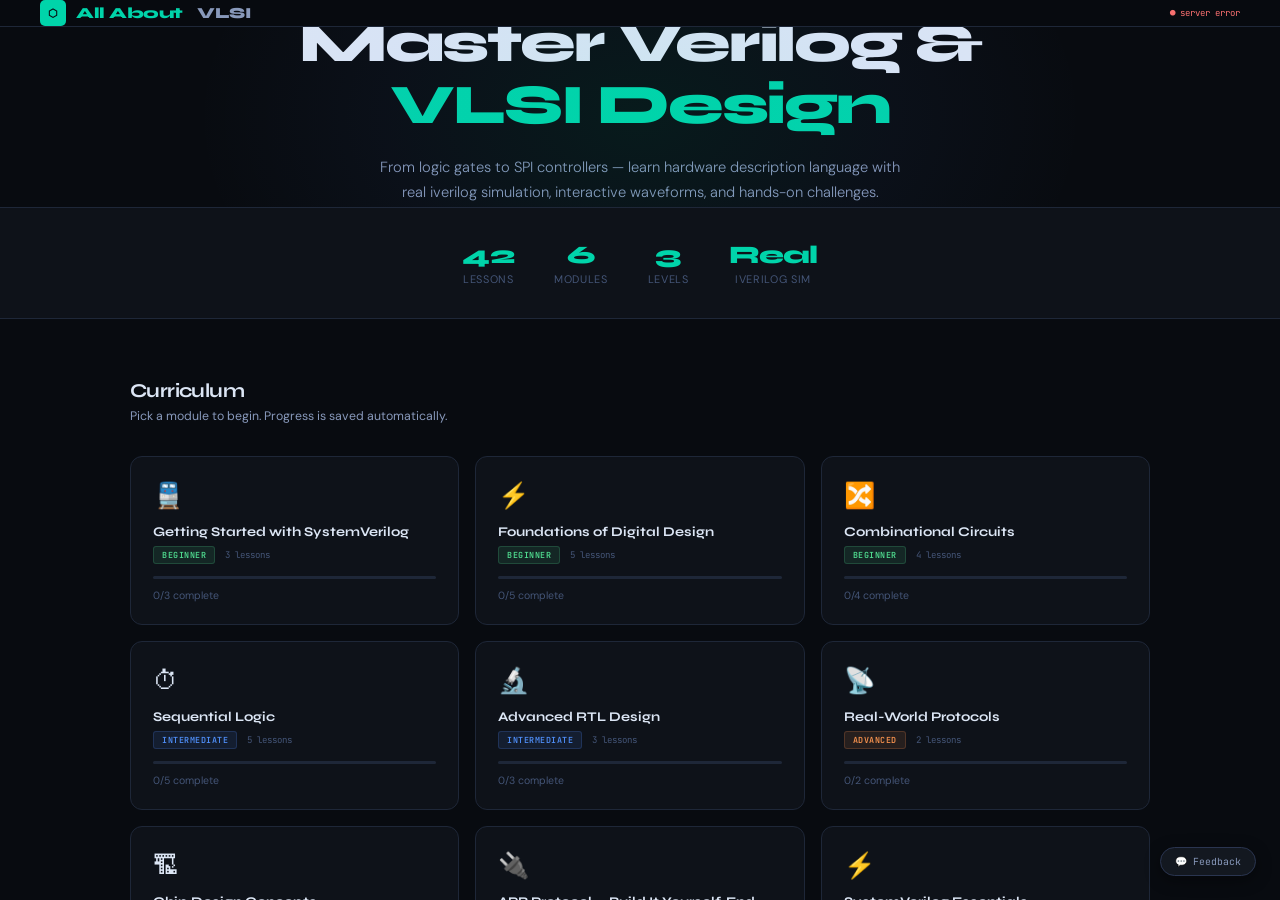
==== commit 314a5f09: "feat: add Cloudflare Web Analytics and per-lesson URL tracking - Add Cloudflare Web Analytics beacon" ====
--- a/static/index.html
+++ b/static/index.html
@@ -3,10 +3,10 @@
 <head>
 <meta charset="UTF-8">
 <meta name="viewport" content="width=device-width, initial-scale=1.0">
-<title>All About VLSI &mdash; Master VLSI Design &amp; Verification</title>
+<title>All About VLSI — Zero to Hero Verilog</title>
 <link rel="icon" type="image/svg+xml" href="/favicon.svg">
 <link rel="stylesheet" href="/css/style.css">
-<link rel="stylesheet" href="/css/course-cert.css">
+<!-- Cloudflare Web Analytics --><script defer src='https://static.cloudflareinsights.com/beacon.min.js' data-cf-beacon='{"token": "5d9d137ab536429581e1e3d06d5d70ee"}'></script><!-- End Cloudflare Web Analytics -->
 </head>
 <body>
 
@@ -21,25 +21,28 @@
       <div class="logo-chip">⬡</div>
       All About <em>&nbsp;VLSI</em>
     </div>
+    <div class="landing-nav-right">
+      <span id="server-status" style="font-family:var(--mono);font-size:0.65rem;color:var(--muted);">● connecting…</span>
+    </div>
   </nav>
 
   <!-- Hero -->
   <div class="hero">
     <div class="hero-badge">Free · Open · Interactive</div>
     <h1 class="hero-title">
-      Master VLSI design<br>
-      <span class="hl">and verification</span>
+      Master Verilog &<br>
+      <span class="hl">VLSI Design</span>
     </h1>
     <p class="hero-sub">
-      The only platform to master VLSI Design — from logic gates to SPI controllers
-      with real Verilator simulation, interactive waveforms, and hands-on challenges.
+      From logic gates to SPI controllers — learn hardware description language
+      with real iverilog simulation, interactive waveforms, and hands-on challenges.
     </p>
     <div class="hero-actions">
-      <button class="btn-primary" onclick="openCourse('svzth')">
-        &#9654; Start Learning Free
-      </button>
-      <button class="btn-secondary" onclick="openCourse('spivoop')">
-        Jump to OOP TB
+      <button class="btn-primary" onclick="openModule('m1')">
+        ▶ Start Learning Free
+      </button>
+      <button class="btn-secondary" onclick="openModule('m4')">
+        Jump to Advanced
       </button>
     </div>
   </div>
@@ -51,7 +54,7 @@
       <div class="stat-label">Lessons</div>
     </div>
     <div class="stat">
-      <div class="stat-num" id="stat-modules">0</div>
+      <div class="stat-num">6</div>
       <div class="stat-label">Modules</div>
     </div>
     <div class="stat">
@@ -60,11 +63,11 @@
     </div>
     <div class="stat">
       <div class="stat-num">Real</div>
-      <div class="stat-label">Verilator Sim</div>
-    </div>
-  </div>
-
-  <!-- Courses -->
+      <div class="stat-label">iverilog Sim</div>
+    </div>
+  </div>
+
+  <!-- Modules -->
   <div class="modules-section">
     <div class="section-title">Curriculum</div>
     <div class="section-sub">Pick a module to begin. Progress is saved automatically.</div>
@@ -81,7 +84,7 @@
 
   <!-- Lesson Nav -->
   <nav class="lesson-nav">
-    <button class="back-btn" onclick="goHome()">&#8592; Home</button>
+    <button class="back-btn" onclick="goHome()">← Home</button>
     <span class="lesson-nav-title" id="lesson-nav-title">Lesson</span>
 
     <div class="lesson-nav-center">
@@ -89,8 +92,8 @@
     </div>
 
     <div class="nav-prev-next">
-      <button id="btn-prev" onclick="navPrev()" title="Previous lesson">&#8249; Prev</button>
-      <button id="btn-next" onclick="navNext()" title="Next lesson">Next &#8250;</button>
+      <button id="btn-prev" onclick="navPrev()" title="Previous lesson">‹ Prev</button>
+      <button id="btn-next" onclick="navNext()" title="Next lesson">Next ›</button>
     </div>
 
     <select class="sim-select" id="sim-select" title="Simulator" onchange="onSimSelectChange()">
@@ -99,7 +102,7 @@
     </select>
     <button class="veri-opts-btn" id="veri-opts-btn" onclick="toggleVerilatorPanel()"
             title="Verilator compiler options" style="display:none;">
-      &#9881; Options
+      ⚙ Options
     </button>
 
     <button class="run-btn" id="run-btn" onclick="runSimulation()">
@@ -113,7 +116,7 @@
 
     <!-- Sidebar -->
     <aside class="lesson-sidebar">
-      <div id="sidebar-module-header" class="sidebar-module-header">
+      <div class="sidebar-module-header">
         <div class="sidebar-mod-title" id="sidebar-mod-title">Module</div>
       </div>
       <div class="sidebar-lessons" id="sidebar-lessons"></div>
@@ -131,24 +134,18 @@
     <!-- Theory Pane -->
     <div class="theory-pane">
       <div class="pane-header">
-        <span class="pane-label">&#128218; Theory</span>
+        <span class="pane-label">📖 Theory</span>
       </div>
       <div class="theory-content" id="theory-content"></div>
     </div>
 
     <!-- Editor Pane -->
     <div class="editor-pane">
-      <div class="editor-header" id="editor-header">
-        <button class="file-tab active" id="tab-design" data-file="design" onclick="switchEditorTab('design')">design.sv</button>
-        <button class="file-tab"        id="tab-tb"     data-file="tb"     onclick="switchEditorTab('tb')">testbench.sv</button>
+      <div class="editor-header">
+        <button class="file-tab active" id="tab-design" onclick="switchEditorTab('design')">design.sv</button>
+        <button class="file-tab"        id="tab-tb"     onclick="switchEditorTab('tb')">testbench.sv</button>
       </div>
       <div class="editor-wrap">
-        <!-- Readonly file viewer -->
-        <div class="line-nums" id="lnum-ro" style="display:none;"></div>
-        <textarea class="code-editor editor-ro" id="editor-ro"
-          readonly spellcheck="false" autocomplete="off" autocorrect="off" autocapitalize="off"
-          style="display:none;">
-        </textarea>
         <!-- Design editor -->
         <div class="line-nums" id="lnum-design"></div>
         <textarea class="code-editor" id="editor-design"
@@ -178,20 +175,20 @@
       <!-- Next Lesson -->
       <div class="next-lesson-wrap">
         <button class="next-lesson-btn" id="btn-next-lesson" onclick="navNext()">
-          Next Lesson &#8594;
+          Next Lesson →
         </button>
       </div>
 
       <!-- Waveform -->
       <div class="wave-pane" id="wave-pane">
         <div class="wave-header">
-          <span class="pane-label">&#9201; Waveform</span>
+          <span class="pane-label">⏱ Waveform</span>
           <span id="wave-info" style="font-family:var(--mono);font-size:0.6rem;color:var(--muted);"></span>
           <div style="margin-left:auto;display:flex;gap:4px;">
-            <button onclick="waveZoomOut()" title="Zoom out" style="font-family:var(--mono);font-size:0.65rem;background:var(--panel);border:1px solid var(--border);color:var(--dim);padding:2px 7px;border-radius:4px;cursor:pointer;">&#8722;</button>
+            <button onclick="waveZoomOut()" title="Zoom out" style="font-family:var(--mono);font-size:0.65rem;background:var(--panel);border:1px solid var(--border);color:var(--dim);padding:2px 7px;border-radius:4px;cursor:pointer;">−</button>
             <button onclick="waveZoomIn()"  title="Zoom in"  style="font-family:var(--mono);font-size:0.65rem;background:var(--panel);border:1px solid var(--border);color:var(--dim);padding:2px 7px;border-radius:4px;cursor:pointer;">+</button>
             <button onclick="waveFit()"     title="Fit"      style="font-family:var(--mono);font-size:0.65rem;background:var(--panel);border:1px solid var(--border);color:var(--dim);padding:2px 7px;border-radius:4px;cursor:pointer;">fit</button>
-            <button class="wave-expand-btn" id="wave-expand-btn" onclick="toggleWaveExpand()">&#9001; expand</button>
+            <button class="wave-expand-btn" id="wave-expand-btn" onclick="toggleWaveExpand()">⟩ expand</button>
           </div>
         </div>
         <div class="wave-scroll-area" id="wave-scroll">
@@ -207,16 +204,16 @@
     <!-- Mobile bottom tab bar -->
     <div class="mob-tab-bar" id="mob-tab-bar">
       <button class="mob-tab" id="mob-tab-lessons" onclick="mobTab('lessons')">
-        <span class="mob-tab-icon">&#9776;</span><span>Lessons</span>
+        <span class="mob-tab-icon">☰</span><span>Lessons</span>
       </button>
       <button class="mob-tab" id="mob-tab-theory" onclick="mobTab('theory')">
-        <span class="mob-tab-icon">&#128218;</span><span>Theory</span>
+        <span class="mob-tab-icon">📖</span><span>Theory</span>
       </button>
       <button class="mob-tab active" id="mob-tab-code" onclick="mobTab('code')">
-        <span class="mob-tab-icon">&#128187;</span><span>Code</span>
+        <span class="mob-tab-icon">💻</span><span>Code</span>
       </button>
       <button class="mob-tab" id="mob-tab-output" onclick="mobTab('output')">
-        <span class="mob-tab-icon">&#9654;</span><span>Output</span>
+        <span class="mob-tab-icon">▶</span><span>Output</span>
       </button>
     </div>
 
@@ -228,9 +225,9 @@
      ═══════════════════════════════════════════════════════ -->
 <div id="veri-panel" class="veri-panel" style="display:none;">
   <div class="veri-panel-header">
-    <span class="veri-panel-title">&#9881; Verilator Options</span>
+    <span class="veri-panel-title">⚙ Verilator Options</span>
     <span id="veri-ver-badge" class="veri-ver-badge"></span>
-    <button class="veri-panel-close" onclick="toggleVerilatorPanel()">&#10005;</button>
+    <button class="veri-panel-close" onclick="toggleVerilatorPanel()">✕</button>
   </div>
 
   <div class="veri-panel-body">
@@ -257,13 +254,34 @@
     <!-- ── Warnings ── -->
     <div class="veri-section">
       <div class="veri-section-title">Warnings</div>
-      <label class="veri-check-label"><input type="checkbox" id="vf-Wall"><span><code>--Wall</code> — enable all warnings</span></label>
-      <label class="veri-check-label"><input type="checkbox" id="vf-Wnofatal"><span><code>--Wno-fatal</code> — warnings are non-fatal</span></label>
-      <label class="veri-check-label"><input type="checkbox" id="vf-WnoWIDTH"><span><code>--Wno-WIDTH</code> — suppress bit-width mismatch</span></label>
-      <label class="veri-check-label"><input type="checkbox" id="vf-WnoUNUSED"><span><code>--Wno-UNUSED</code> — suppress unused signal warnings</span></label>
-      <label class="veri-check-label"><input type="checkbox" id="vf-WnoUNDRIVEN"><span><code>--Wno-UNDRIVEN</code> — suppress undriven signal warnings</span></label>
-      <label class="veri-check-label"><input type="checkbox" id="vf-WnoCASE"><span><code>--Wno-CASEINCOMPLETE</code> — suppress incomplete case</span></label>
-      <label class="veri-check-label"><input type="checkbox" id="vf-WnoUNSIGNED"><span><code>--Wno-UNSIGNED</code> — suppress unsigned comparison</span></label>
+      <label class="veri-check-label">
+        <input type="checkbox" id="vf-Wall">
+        <span><code>--Wall</code> — enable all warnings</span>
+      </label>
+      <label class="veri-check-label">
+        <input type="checkbox" id="vf-Wnofatal">
+        <span><code>--Wno-fatal</code> — warnings are non-fatal</span>
+      </label>
+      <label class="veri-check-label">
+        <input type="checkbox" id="vf-WnoWIDTH">
+        <span><code>--Wno-WIDTH</code> — suppress bit-width mismatch</span>
+      </label>
+      <label class="veri-check-label">
+        <input type="checkbox" id="vf-WnoUNUSED">
+        <span><code>--Wno-UNUSED</code> — suppress unused signal warnings</span>
+      </label>
+      <label class="veri-check-label">
+        <input type="checkbox" id="vf-WnoUNDRIVEN">
+        <span><code>--Wno-UNDRIVEN</code> — suppress undriven signal warnings</span>
+      </label>
+      <label class="veri-check-label">
+        <input type="checkbox" id="vf-WnoCASE">
+        <span><code>--Wno-CASEINCOMPLETE</code> — suppress incomplete case</span>
+      </label>
+      <label class="veri-check-label">
+        <input type="checkbox" id="vf-WnoUNSIGNED">
+        <span><code>--Wno-UNSIGNED</code> — suppress unsigned comparison</span>
+      </label>
     </div>
 
     <!-- ── Optimization ── -->
@@ -284,23 +302,37 @@
     <!-- ── Features ── -->
     <div class="veri-section">
       <div class="veri-section-title">Language &amp; Features</div>
-      <label class="veri-check-label"><input type="checkbox" id="vf-assert"><span><code>--assert</code> — enable SystemVerilog assertions (SVA)</span></label>
-      <label class="veri-check-label"><input type="checkbox" id="vf-coverage"><span><code>--coverage</code> — enable code coverage</span></label>
-      <label class="veri-check-label"><input type="checkbox" id="vf-lint-only"><span><code>--lint-only</code> — lint only, skip simulation</span></label>
+      <label class="veri-check-label">
+        <input type="checkbox" id="vf-assert">
+        <span><code>--assert</code> — enable SystemVerilog assertions (SVA)</span>
+      </label>
+      <label class="veri-check-label">
+        <input type="checkbox" id="vf-coverage">
+        <span><code>--coverage</code> — enable code coverage</span>
+      </label>
+      <label class="veri-check-label">
+        <input type="checkbox" id="vf-lint-only">
+        <span><code>--lint-only</code> — lint only, skip simulation</span>
+      </label>
     </div>
 
     <!-- ── UVM ── -->
     <div class="veri-section">
       <div class="veri-section-title">UVM — Universal Verification Methodology</div>
-      <div id="uvm-unavail-msg" class="uvm-unavail" style="display:none;">&#9888; UVM library not detected on this server</div>
+      <div id="uvm-unavail-msg" class="uvm-unavail" style="display:none;">
+        ⚠ UVM library not detected on this server
+      </div>
       <label class="veri-check-label" id="uvm-toggle-row">
         <input type="checkbox" id="vf-uvm" onchange="onUvmToggle()">
         <span>Enable UVM &nbsp;<em style="color:var(--muted);font-style:normal;font-size:0.66rem;">(forces --timing, requires Verilator 5.x)</em></span>
       </label>
+
+      <!-- UVM sub-options — shown only when checkbox is ticked -->
       <div id="uvm-subopts" class="uvm-subopts" style="display:none;">
         <div class="uvm-row">
           <label class="uvm-label" for="vf-uvm-test">Test name</label>
-          <input type="text" id="vf-uvm-test" class="veri-extra-input" placeholder="e.g. my_test  (maps to +UVM_TESTNAME)">
+          <input type="text" id="vf-uvm-test" class="veri-extra-input"
+                 placeholder="e.g. my_test  (maps to +UVM_TESTNAME)">
         </div>
         <div class="uvm-row">
           <label class="uvm-label" for="vf-uvm-verb">Verbosity</label>
@@ -313,62 +345,69 @@
             <option value="UVM_DEBUG">UVM_DEBUG</option>
           </select>
         </div>
-        <div class="uvm-hint">Your testbench must <code>import uvm_pkg::*;</code> and <code>`include "uvm_macros.svh"</code>. Use <code>run_test();</code> to launch the test.</div>
+        <div class="uvm-hint">
+          Your testbench must <code>import uvm_pkg::*;</code> and
+          <code>`include "uvm_macros.svh"</code>.
+          Use <code>run_test();</code> to launch the test.
+        </div>
       </div>
     </div>
 
     <!-- ── Extra Flags ── -->
     <div class="veri-section">
       <div class="veri-section-title">Extra Flags <span style="font-weight:400;color:var(--muted)">(advanced)</span></div>
-      <input type="text" id="vf-extra" class="veri-extra-input" placeholder="e.g. --pins-bv 2 +define+SIM">
-    </div>
-
+      <input type="text" id="vf-extra"
+             class="veri-extra-input"
+             placeholder="e.g. --pins-bv 2 +define+SIM">
+    </div>
+
+    <!-- ── Active flags preview ── -->
     <div class="veri-flags-preview" id="veri-flags-preview"></div>
+
+    <!-- ── Actions ── -->
     <div class="veri-panel-actions">
-      <button class="veri-reset-btn" onclick="resetVerilatorOptions()">&#8634; Reset defaults</button>
-    </div>
+      <button class="veri-reset-btn" onclick="resetVerilatorOptions()">↺ Reset defaults</button>
+    </div>
+
   </div><!-- /veri-panel-body -->
 </div><!-- /veri-panel -->
+<!-- Panel backdrop -->
 <div id="veri-backdrop" style="display:none;" onclick="closeVerilatorPanel()"></div>
 
+<!-- Toast -->
 <div class="toast" id="toast"></div>
 
-<button class="feedback-fab" id="feedback-fab" onclick="openFeedback()" title="Send feedback on this lesson">&#128172; Feedback</button>
+<!-- ── FEEDBACK FAB ── -->
+<button class="feedback-fab" id="feedback-fab" onclick="openFeedback()" title="Send feedback on this lesson">
+  💬 Feedback
+</button>
+
+<!-- Feedback modal -->
 <div class="feedback-overlay" id="feedback-overlay" onclick="closeFeedback()"></div>
 <div class="feedback-modal" id="feedback-modal">
   <div class="feedback-header">
-    <span class="feedback-title">&#128221; Lesson Feedback</span>
-    <button class="feedback-close" onclick="closeFeedback()">&#10005;</button>
+    <span class="feedback-title">📝 Lesson Feedback</span>
+    <button class="feedback-close" onclick="closeFeedback()">✕</button>
   </div>
   <div class="feedback-lesson-label" id="feedback-lesson-label"></div>
   <div class="feedback-stars" id="feedback-stars">
-    <span data-v="1" onclick="setRating(1)">&#9733;</span>
-    <span data-v="2" onclick="setRating(2)">&#9733;</span>
-    <span data-v="3" onclick="setRating(3)">&#9733;</span>
-    <span data-v="4" onclick="setRating(4)">&#9733;</span>
-    <span data-v="5" onclick="setRating(5)">&#9733;</span>
-  </div>
-  <textarea id="feedback-comment" class="feedback-textarea" placeholder="What could be improved? Any confusion? (optional)"></textarea>
+    <span data-v="1" onclick="setRating(1)">★</span>
+    <span data-v="2" onclick="setRating(2)">★</span>
+    <span data-v="3" onclick="setRating(3)">★</span>
+    <span data-v="4" onclick="setRating(4)">★</span>
+    <span data-v="5" onclick="setRating(5)">★</span>
+  </div>
+  <textarea id="feedback-comment" class="feedback-textarea"
+    placeholder="What could be improved? Any confusion? (optional)"></textarea>
   <div class="feedback-actions">
     <button class="feedback-btn-cancel" onclick="closeFeedback()">Cancel</button>
-    <button class="feedback-btn-send" onclick="submitFeedback()">Send &#8599;</button>
+    <button class="feedback-btn-send"   onclick="submitFeedback()">Send ↗</button>
   </div>
 </div>
 
 <!-- ── SCRIPTS ── -->
-<!-- courses.js is the single source of truth for module loading.
-     To add a new course chapter: update courses.js only. -->
-<script src="/lessons/courses.js"></script>
-<script>
-// Dynamically load every module listed in courses.js.
-(function () {
-  var ids = (window.COURSES || []).reduce(function (a, c) { return a.concat(c.modules); }, []);
-  ids.forEach(function (id) {
-    document.write('<script src="/lessons/modules/' + id + '.js"><\/script>');
-  });
-}());
-</script>
-<!-- Standalone modules (not part of any course) -->
+<!-- Curriculum modules — add new chapter: create modules/mN.js and add a line here -->
+<script src="/lessons/modules/msv1.js"></script>
 <script src="/lessons/modules/m1.js"></script>
 <script src="/lessons/modules/m2.js"></script>
 <script src="/lessons/modules/m3.js"></script>
@@ -383,12 +422,12 @@
 <script src="/js/app.js"></script>
 
 <script>
+  // Count total lessons for stats
   window.addEventListener('DOMContentLoaded', () => {
     const total = CURRICULUM.reduce((s, m) => s + m.lessons.length, 0);
     document.getElementById('stat-lessons').textContent = total;
-    document.getElementById('stat-modules').textContent = CURRICULUM.length;
   });
 </script>
 
 </body>
-</html>+</html>
--- a/css/style.css
+++ b/css/style.css
@@ -363,7 +363,7 @@
 .chapter-chip:hover::before { opacity: 1; }
 .chapter-num { font-family: var(--mono); font-size: 0.6rem; font-weight: 700; color: var(--muted); width: 22px; height: 22px; border-radius: 6px; background: var(--border); display: flex; align-items: center; justify-content: center; flex-shrink: 0; }
 .chapter-icon { font-size: 1.1rem; line-height: 1; flex-shrink: 0; }
-.chapter-name { flex: 1; font-family: var(--head); font-size: 0.78rem; font-weight: 700; color: var(--text); min-width: 0; white-space: nowrap; overflow: hidden; text-overflow: ellipsis; }
+.chapter-name { flex: 1; font-family: var(--head); font-size: 0.78rem; font-weight: 700; color: var(--text); min-width: 0; overflow: hidden; display: -webkit-box; -webkit-line-clamp: 2; -webkit-box-orient: vertical; }
 .chapter-count { font-family: var(--mono); font-size: 0.62rem; color: var(--muted); flex-shrink: 0; }
 .section-divider { grid-column: 1 / -1; font-family: var(--head); font-size: 0.78rem; font-weight: 700; color: var(--muted); text-transform: uppercase; letter-spacing: 0.1em; padding: 16px 0 4px; border-top: 1px solid var(--border); margin-top: 8px; }
 .sidebar-chapter-info { font-family: var(--mono); font-size: 0.62rem; color: var(--accent); margin-top: 4px; white-space: nowrap; overflow: hidden; text-overflow: ellipsis; }
@@ -371,7 +371,7 @@
 @media (max-width: 768px) {
   .course-card { padding: 18px; }
   .course-title { font-size: 1.05rem; }
-  .course-chapters { grid-template-columns: 1fr 1fr; gap: 8px; }
+  .course-chapters { grid-template-columns: 1fr; gap: 8px; }
   .chapter-chip { padding: 9px 10px; gap: 7px; }
-  .chapter-name { font-size: 0.7rem; }
-}
+  .chapter-name { font-size: 0.76rem; -webkit-line-clamp: 1; }
+}
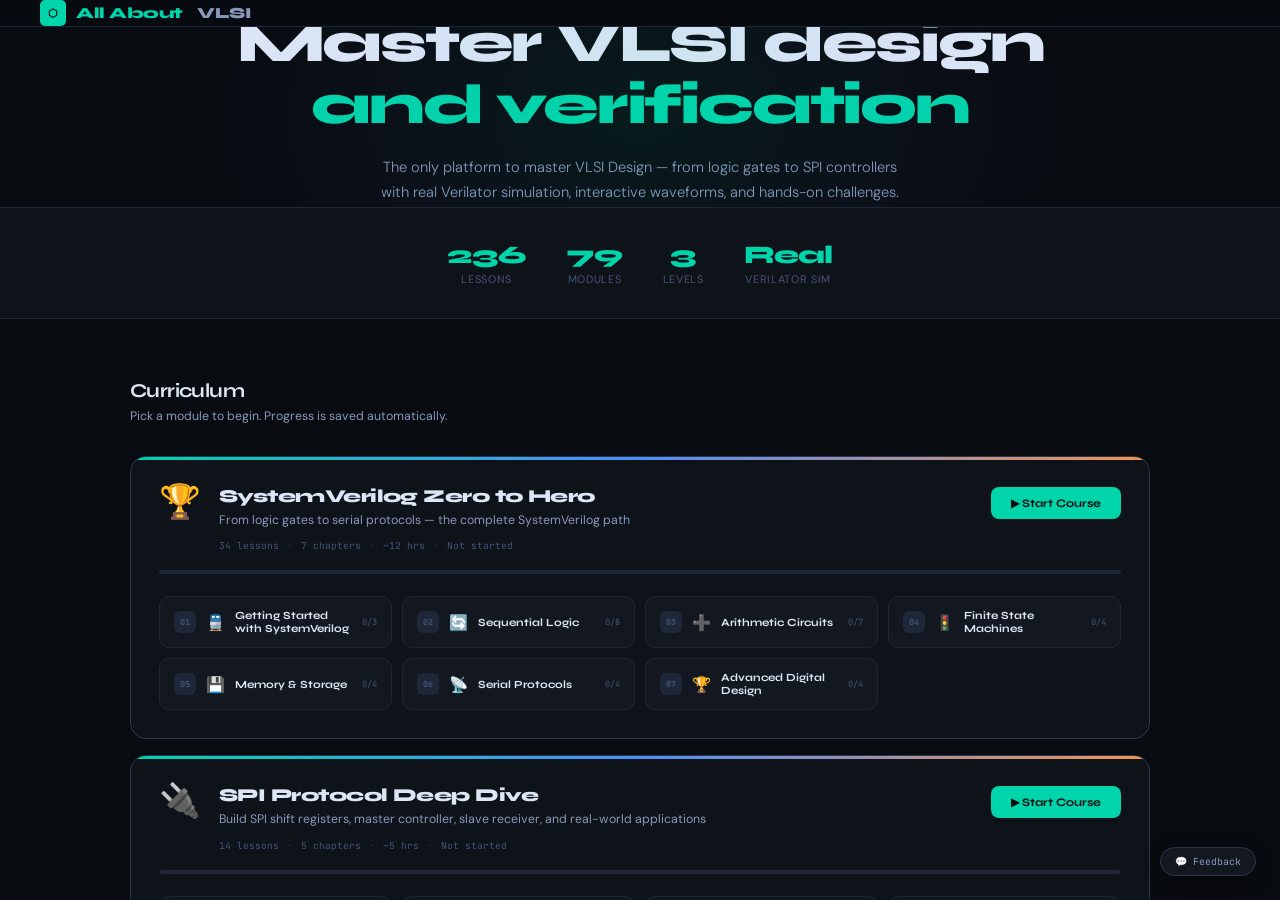
==== commit da043114: "feat: add Cloudflare Web Analytics and per-lesson URL tracking" ====
--- a/static/index.html
+++ b/static/index.html
@@ -3,9 +3,10 @@
 <head>
 <meta charset="UTF-8">
 <meta name="viewport" content="width=device-width, initial-scale=1.0">
-<title>All About VLSI — Zero to Hero Verilog</title>
+<title>All About VLSI &mdash; Master VLSI Design &amp; Verification</title>
 <link rel="icon" type="image/svg+xml" href="/favicon.svg">
 <link rel="stylesheet" href="/css/style.css">
+<link rel="stylesheet" href="/css/course-cert.css">
 <!-- Cloudflare Web Analytics --><script defer src='https://static.cloudflareinsights.com/beacon.min.js' data-cf-beacon='{"token": "5d9d137ab536429581e1e3d06d5d70ee"}'></script><!-- End Cloudflare Web Analytics -->
 </head>
 <body>
@@ -21,28 +22,25 @@
       <div class="logo-chip">⬡</div>
       All About <em>&nbsp;VLSI</em>
     </div>
-    <div class="landing-nav-right">
-      <span id="server-status" style="font-family:var(--mono);font-size:0.65rem;color:var(--muted);">● connecting…</span>
-    </div>
   </nav>
 
   <!-- Hero -->
   <div class="hero">
     <div class="hero-badge">Free · Open · Interactive</div>
     <h1 class="hero-title">
-      Master Verilog &<br>
-      <span class="hl">VLSI Design</span>
+      Master VLSI design<br>
+      <span class="hl">and verification</span>
     </h1>
     <p class="hero-sub">
-      From logic gates to SPI controllers — learn hardware description language
-      with real iverilog simulation, interactive waveforms, and hands-on challenges.
+      The only platform to master VLSI Design — from logic gates to SPI controllers
+      with real Verilator simulation, interactive waveforms, and hands-on challenges.
     </p>
     <div class="hero-actions">
-      <button class="btn-primary" onclick="openModule('m1')">
-        ▶ Start Learning Free
-      </button>
-      <button class="btn-secondary" onclick="openModule('m4')">
-        Jump to Advanced
+      <button class="btn-primary" onclick="openCourse('svzth')">
+        &#9654; Start Learning Free
+      </button>
+      <button class="btn-secondary" onclick="openCourse('spivoop')">
+        Jump to OOP TB
       </button>
     </div>
   </div>
@@ -54,7 +52,7 @@
       <div class="stat-label">Lessons</div>
     </div>
     <div class="stat">
-      <div class="stat-num">6</div>
+      <div class="stat-num" id="stat-modules">0</div>
       <div class="stat-label">Modules</div>
     </div>
     <div class="stat">
@@ -63,11 +61,11 @@
     </div>
     <div class="stat">
       <div class="stat-num">Real</div>
-      <div class="stat-label">iverilog Sim</div>
-    </div>
-  </div>
-
-  <!-- Modules -->
+      <div class="stat-label">Verilator Sim</div>
+    </div>
+  </div>
+
+  <!-- Courses -->
   <div class="modules-section">
     <div class="section-title">Curriculum</div>
     <div class="section-sub">Pick a module to begin. Progress is saved automatically.</div>
@@ -84,7 +82,7 @@
 
   <!-- Lesson Nav -->
   <nav class="lesson-nav">
-    <button class="back-btn" onclick="goHome()">← Home</button>
+    <button class="back-btn" onclick="goHome()">&#8592; Home</button>
     <span class="lesson-nav-title" id="lesson-nav-title">Lesson</span>
 
     <div class="lesson-nav-center">
@@ -92,8 +90,8 @@
     </div>
 
     <div class="nav-prev-next">
-      <button id="btn-prev" onclick="navPrev()" title="Previous lesson">‹ Prev</button>
-      <button id="btn-next" onclick="navNext()" title="Next lesson">Next ›</button>
+      <button id="btn-prev" onclick="navPrev()" title="Previous lesson">&#8249; Prev</button>
+      <button id="btn-next" onclick="navNext()" title="Next lesson">Next &#8250;</button>
     </div>
 
     <select class="sim-select" id="sim-select" title="Simulator" onchange="onSimSelectChange()">
@@ -102,7 +100,7 @@
     </select>
     <button class="veri-opts-btn" id="veri-opts-btn" onclick="toggleVerilatorPanel()"
             title="Verilator compiler options" style="display:none;">
-      ⚙ Options
+      &#9881; Options
     </button>
 
     <button class="run-btn" id="run-btn" onclick="runSimulation()">
@@ -116,7 +114,7 @@
 
     <!-- Sidebar -->
     <aside class="lesson-sidebar">
-      <div class="sidebar-module-header">
+      <div id="sidebar-module-header" class="sidebar-module-header">
         <div class="sidebar-mod-title" id="sidebar-mod-title">Module</div>
       </div>
       <div class="sidebar-lessons" id="sidebar-lessons"></div>
@@ -134,18 +132,24 @@
     <!-- Theory Pane -->
     <div class="theory-pane">
       <div class="pane-header">
-        <span class="pane-label">📖 Theory</span>
+        <span class="pane-label">&#128218; Theory</span>
       </div>
       <div class="theory-content" id="theory-content"></div>
     </div>
 
     <!-- Editor Pane -->
     <div class="editor-pane">
-      <div class="editor-header">
-        <button class="file-tab active" id="tab-design" onclick="switchEditorTab('design')">design.sv</button>
-        <button class="file-tab"        id="tab-tb"     onclick="switchEditorTab('tb')">testbench.sv</button>
+      <div class="editor-header" id="editor-header">
+        <button class="file-tab active" id="tab-design" data-file="design" onclick="switchEditorTab('design')">design.sv</button>
+        <button class="file-tab"        id="tab-tb"     data-file="tb"     onclick="switchEditorTab('tb')">testbench.sv</button>
       </div>
       <div class="editor-wrap">
+        <!-- Readonly file viewer -->
+        <div class="line-nums" id="lnum-ro" style="display:none;"></div>
+        <textarea class="code-editor editor-ro" id="editor-ro"
+          readonly spellcheck="false" autocomplete="off" autocorrect="off" autocapitalize="off"
+          style="display:none;">
+        </textarea>
         <!-- Design editor -->
         <div class="line-nums" id="lnum-design"></div>
         <textarea class="code-editor" id="editor-design"
@@ -175,20 +179,20 @@
       <!-- Next Lesson -->
       <div class="next-lesson-wrap">
         <button class="next-lesson-btn" id="btn-next-lesson" onclick="navNext()">
-          Next Lesson →
+          Next Lesson &#8594;
         </button>
       </div>
 
       <!-- Waveform -->
       <div class="wave-pane" id="wave-pane">
         <div class="wave-header">
-          <span class="pane-label">⏱ Waveform</span>
+          <span class="pane-label">&#9201; Waveform</span>
           <span id="wave-info" style="font-family:var(--mono);font-size:0.6rem;color:var(--muted);"></span>
           <div style="margin-left:auto;display:flex;gap:4px;">
-            <button onclick="waveZoomOut()" title="Zoom out" style="font-family:var(--mono);font-size:0.65rem;background:var(--panel);border:1px solid var(--border);color:var(--dim);padding:2px 7px;border-radius:4px;cursor:pointer;">−</button>
+            <button onclick="waveZoomOut()" title="Zoom out" style="font-family:var(--mono);font-size:0.65rem;background:var(--panel);border:1px solid var(--border);color:var(--dim);padding:2px 7px;border-radius:4px;cursor:pointer;">&#8722;</button>
             <button onclick="waveZoomIn()"  title="Zoom in"  style="font-family:var(--mono);font-size:0.65rem;background:var(--panel);border:1px solid var(--border);color:var(--dim);padding:2px 7px;border-radius:4px;cursor:pointer;">+</button>
             <button onclick="waveFit()"     title="Fit"      style="font-family:var(--mono);font-size:0.65rem;background:var(--panel);border:1px solid var(--border);color:var(--dim);padding:2px 7px;border-radius:4px;cursor:pointer;">fit</button>
-            <button class="wave-expand-btn" id="wave-expand-btn" onclick="toggleWaveExpand()">⟩ expand</button>
+            <button class="wave-expand-btn" id="wave-expand-btn" onclick="toggleWaveExpand()">&#9001; expand</button>
           </div>
         </div>
         <div class="wave-scroll-area" id="wave-scroll">
@@ -204,16 +208,16 @@
     <!-- Mobile bottom tab bar -->
     <div class="mob-tab-bar" id="mob-tab-bar">
       <button class="mob-tab" id="mob-tab-lessons" onclick="mobTab('lessons')">
-        <span class="mob-tab-icon">☰</span><span>Lessons</span>
+        <span class="mob-tab-icon">&#9776;</span><span>Lessons</span>
       </button>
       <button class="mob-tab" id="mob-tab-theory" onclick="mobTab('theory')">
-        <span class="mob-tab-icon">📖</span><span>Theory</span>
+        <span class="mob-tab-icon">&#128218;</span><span>Theory</span>
       </button>
       <button class="mob-tab active" id="mob-tab-code" onclick="mobTab('code')">
-        <span class="mob-tab-icon">💻</span><span>Code</span>
+        <span class="mob-tab-icon">&#128187;</span><span>Code</span>
       </button>
       <button class="mob-tab" id="mob-tab-output" onclick="mobTab('output')">
-        <span class="mob-tab-icon">▶</span><span>Output</span>
+        <span class="mob-tab-icon">&#9654;</span><span>Output</span>
       </button>
     </div>
 
@@ -225,9 +229,9 @@
      ═══════════════════════════════════════════════════════ -->
 <div id="veri-panel" class="veri-panel" style="display:none;">
   <div class="veri-panel-header">
-    <span class="veri-panel-title">⚙ Verilator Options</span>
+    <span class="veri-panel-title">&#9881; Verilator Options</span>
     <span id="veri-ver-badge" class="veri-ver-badge"></span>
-    <button class="veri-panel-close" onclick="toggleVerilatorPanel()">✕</button>
+    <button class="veri-panel-close" onclick="toggleVerilatorPanel()">&#10005;</button>
   </div>
 
   <div class="veri-panel-body">
@@ -254,34 +258,13 @@
     <!-- ── Warnings ── -->
     <div class="veri-section">
       <div class="veri-section-title">Warnings</div>
-      <label class="veri-check-label">
-        <input type="checkbox" id="vf-Wall">
-        <span><code>--Wall</code> — enable all warnings</span>
-      </label>
-      <label class="veri-check-label">
-        <input type="checkbox" id="vf-Wnofatal">
-        <span><code>--Wno-fatal</code> — warnings are non-fatal</span>
-      </label>
-      <label class="veri-check-label">
-        <input type="checkbox" id="vf-WnoWIDTH">
-        <span><code>--Wno-WIDTH</code> — suppress bit-width mismatch</span>
-      </label>
-      <label class="veri-check-label">
-        <input type="checkbox" id="vf-WnoUNUSED">
-        <span><code>--Wno-UNUSED</code> — suppress unused signal warnings</span>
-      </label>
-      <label class="veri-check-label">
-        <input type="checkbox" id="vf-WnoUNDRIVEN">
-        <span><code>--Wno-UNDRIVEN</code> — suppress undriven signal warnings</span>
-      </label>
-      <label class="veri-check-label">
-        <input type="checkbox" id="vf-WnoCASE">
-        <span><code>--Wno-CASEINCOMPLETE</code> — suppress incomplete case</span>
-      </label>
-      <label class="veri-check-label">
-        <input type="checkbox" id="vf-WnoUNSIGNED">
-        <span><code>--Wno-UNSIGNED</code> — suppress unsigned comparison</span>
-      </label>
+      <label class="veri-check-label"><input type="checkbox" id="vf-Wall"><span><code>--Wall</code> — enable all warnings</span></label>
+      <label class="veri-check-label"><input type="checkbox" id="vf-Wnofatal"><span><code>--Wno-fatal</code> — warnings are non-fatal</span></label>
+      <label class="veri-check-label"><input type="checkbox" id="vf-WnoWIDTH"><span><code>--Wno-WIDTH</code> — suppress bit-width mismatch</span></label>
+      <label class="veri-check-label"><input type="checkbox" id="vf-WnoUNUSED"><span><code>--Wno-UNUSED</code> — suppress unused signal warnings</span></label>
+      <label class="veri-check-label"><input type="checkbox" id="vf-WnoUNDRIVEN"><span><code>--Wno-UNDRIVEN</code> — suppress undriven signal warnings</span></label>
+      <label class="veri-check-label"><input type="checkbox" id="vf-WnoCASE"><span><code>--Wno-CASEINCOMPLETE</code> — suppress incomplete case</span></label>
+      <label class="veri-check-label"><input type="checkbox" id="vf-WnoUNSIGNED"><span><code>--Wno-UNSIGNED</code> — suppress unsigned comparison</span></label>
     </div>
 
     <!-- ── Optimization ── -->
@@ -302,37 +285,23 @@
     <!-- ── Features ── -->
     <div class="veri-section">
       <div class="veri-section-title">Language &amp; Features</div>
-      <label class="veri-check-label">
-        <input type="checkbox" id="vf-assert">
-        <span><code>--assert</code> — enable SystemVerilog assertions (SVA)</span>
-      </label>
-      <label class="veri-check-label">
-        <input type="checkbox" id="vf-coverage">
-        <span><code>--coverage</code> — enable code coverage</span>
-      </label>
-      <label class="veri-check-label">
-        <input type="checkbox" id="vf-lint-only">
-        <span><code>--lint-only</code> — lint only, skip simulation</span>
-      </label>
+      <label class="veri-check-label"><input type="checkbox" id="vf-assert"><span><code>--assert</code> — enable SystemVerilog assertions (SVA)</span></label>
+      <label class="veri-check-label"><input type="checkbox" id="vf-coverage"><span><code>--coverage</code> — enable code coverage</span></label>
+      <label class="veri-check-label"><input type="checkbox" id="vf-lint-only"><span><code>--lint-only</code> — lint only, skip simulation</span></label>
     </div>
 
     <!-- ── UVM ── -->
     <div class="veri-section">
       <div class="veri-section-title">UVM — Universal Verification Methodology</div>
-      <div id="uvm-unavail-msg" class="uvm-unavail" style="display:none;">
-        ⚠ UVM library not detected on this server
-      </div>
+      <div id="uvm-unavail-msg" class="uvm-unavail" style="display:none;">&#9888; UVM library not detected on this server</div>
       <label class="veri-check-label" id="uvm-toggle-row">
         <input type="checkbox" id="vf-uvm" onchange="onUvmToggle()">
         <span>Enable UVM &nbsp;<em style="color:var(--muted);font-style:normal;font-size:0.66rem;">(forces --timing, requires Verilator 5.x)</em></span>
       </label>
-
-      <!-- UVM sub-options — shown only when checkbox is ticked -->
       <div id="uvm-subopts" class="uvm-subopts" style="display:none;">
         <div class="uvm-row">
           <label class="uvm-label" for="vf-uvm-test">Test name</label>
-          <input type="text" id="vf-uvm-test" class="veri-extra-input"
-                 placeholder="e.g. my_test  (maps to +UVM_TESTNAME)">
+          <input type="text" id="vf-uvm-test" class="veri-extra-input" placeholder="e.g. my_test  (maps to +UVM_TESTNAME)">
         </div>
         <div class="uvm-row">
           <label class="uvm-label" for="vf-uvm-verb">Verbosity</label>
@@ -345,69 +314,62 @@
             <option value="UVM_DEBUG">UVM_DEBUG</option>
           </select>
         </div>
-        <div class="uvm-hint">
-          Your testbench must <code>import uvm_pkg::*;</code> and
-          <code>`include "uvm_macros.svh"</code>.
-          Use <code>run_test();</code> to launch the test.
-        </div>
+        <div class="uvm-hint">Your testbench must <code>import uvm_pkg::*;</code> and <code>`include "uvm_macros.svh"</code>. Use <code>run_test();</code> to launch the test.</div>
       </div>
     </div>
 
     <!-- ── Extra Flags ── -->
     <div class="veri-section">
       <div class="veri-section-title">Extra Flags <span style="font-weight:400;color:var(--muted)">(advanced)</span></div>
-      <input type="text" id="vf-extra"
-             class="veri-extra-input"
-             placeholder="e.g. --pins-bv 2 +define+SIM">
-    </div>
-
-    <!-- ── Active flags preview ── -->
+      <input type="text" id="vf-extra" class="veri-extra-input" placeholder="e.g. --pins-bv 2 +define+SIM">
+    </div>
+
     <div class="veri-flags-preview" id="veri-flags-preview"></div>
-
-    <!-- ── Actions ── -->
     <div class="veri-panel-actions">
-      <button class="veri-reset-btn" onclick="resetVerilatorOptions()">↺ Reset defaults</button>
-    </div>
-
+      <button class="veri-reset-btn" onclick="resetVerilatorOptions()">&#8634; Reset defaults</button>
+    </div>
   </div><!-- /veri-panel-body -->
 </div><!-- /veri-panel -->
-<!-- Panel backdrop -->
 <div id="veri-backdrop" style="display:none;" onclick="closeVerilatorPanel()"></div>
 
-<!-- Toast -->
 <div class="toast" id="toast"></div>
 
-<!-- ── FEEDBACK FAB ── -->
-<button class="feedback-fab" id="feedback-fab" onclick="openFeedback()" title="Send feedback on this lesson">
-  💬 Feedback
-</button>
-
-<!-- Feedback modal -->
+<button class="feedback-fab" id="feedback-fab" onclick="openFeedback()" title="Send feedback on this lesson">&#128172; Feedback</button>
 <div class="feedback-overlay" id="feedback-overlay" onclick="closeFeedback()"></div>
 <div class="feedback-modal" id="feedback-modal">
   <div class="feedback-header">
-    <span class="feedback-title">📝 Lesson Feedback</span>
-    <button class="feedback-close" onclick="closeFeedback()">✕</button>
+    <span class="feedback-title">&#128221; Lesson Feedback</span>
+    <button class="feedback-close" onclick="closeFeedback()">&#10005;</button>
   </div>
   <div class="feedback-lesson-label" id="feedback-lesson-label"></div>
   <div class="feedback-stars" id="feedback-stars">
-    <span data-v="1" onclick="setRating(1)">★</span>
-    <span data-v="2" onclick="setRating(2)">★</span>
-    <span data-v="3" onclick="setRating(3)">★</span>
-    <span data-v="4" onclick="setRating(4)">★</span>
-    <span data-v="5" onclick="setRating(5)">★</span>
-  </div>
-  <textarea id="feedback-comment" class="feedback-textarea"
-    placeholder="What could be improved? Any confusion? (optional)"></textarea>
+    <span data-v="1" onclick="setRating(1)">&#9733;</span>
+    <span data-v="2" onclick="setRating(2)">&#9733;</span>
+    <span data-v="3" onclick="setRating(3)">&#9733;</span>
+    <span data-v="4" onclick="setRating(4)">&#9733;</span>
+    <span data-v="5" onclick="setRating(5)">&#9733;</span>
+  </div>
+  <textarea id="feedback-comment" class="feedback-textarea" placeholder="What could be improved? Any confusion? (optional)"></textarea>
   <div class="feedback-actions">
     <button class="feedback-btn-cancel" onclick="closeFeedback()">Cancel</button>
-    <button class="feedback-btn-send"   onclick="submitFeedback()">Send ↗</button>
+    <button class="feedback-btn-send" onclick="submitFeedback()">Send &#8599;</button>
   </div>
 </div>
 
 <!-- ── SCRIPTS ── -->
-<!-- Curriculum modules — add new chapter: create modules/mN.js and add a line here -->
-<script src="/lessons/modules/msv1.js"></script>
+<!-- courses.js is the single source of truth for module loading.
+     To add a new course chapter: update courses.js only. -->
+<script src="/lessons/courses.js"></script>
+<script>
+// Dynamically load every module listed in courses.js.
+(function () {
+  var ids = (window.COURSES || []).reduce(function (a, c) { return a.concat(c.modules); }, []);
+  ids.forEach(function (id) {
+    document.write('<script src="/lessons/modules/' + id + '.js"><\/script>');
+  });
+}());
+</script>
+<!-- Standalone modules (not part of any course) -->
 <script src="/lessons/modules/m1.js"></script>
 <script src="/lessons/modules/m2.js"></script>
 <script src="/lessons/modules/m3.js"></script>
@@ -422,12 +384,12 @@
 <script src="/js/app.js"></script>
 
 <script>
-  // Count total lessons for stats
   window.addEventListener('DOMContentLoaded', () => {
     const total = CURRICULUM.reduce((s, m) => s + m.lessons.length, 0);
     document.getElementById('stat-lessons').textContent = total;
+    document.getElementById('stat-modules').textContent = CURRICULUM.length;
   });
 </script>
 
 </body>
-</html>
+</html>
--- a/css/course-cert.css
+++ b/css/course-cert.css
@@ -0,0 +1,342 @@
+/* ═══════════════════════════════════════════════════════
+   Course card enhancements
+   ═══════════════════════════════════════════════════════ */
+
+.course-header {
+  display: flex;
+  align-items: flex-start;
+  gap: 18px;
+  margin-bottom: 18px;
+  cursor: pointer;
+  border-radius: 8px;
+  transition: background 0.15s;
+}
+.course-header:hover { background: rgba(255,255,255,0.03); }
+
+.course-start-btn {
+  flex-shrink: 0;
+  align-self: flex-start;
+  margin-top: 2px;
+  padding: 9px 20px;
+  background: var(--accent);
+  color: var(--bg);
+  border: none;
+  border-radius: 8px;
+  font-family: var(--head);
+  font-size: 0.82rem;
+  font-weight: 700;
+  cursor: pointer;
+  transition: all 0.2s;
+  white-space: nowrap;
+}
+.course-start-btn:hover {
+  background: #00ffcc;
+  box-shadow: 0 4px 14px rgba(0,212,170,0.3);
+  transform: translateY(-1px);
+}
+
+/* ═══════════════════════════════════════════════════════
+   Certificate Modal
+   ═══════════════════════════════════════════════════════ */
+
+#cert-modal {
+  position: fixed;
+  inset: 0;
+  z-index: 2000;
+  display: flex;
+  align-items: center;
+  justify-content: center;
+  padding: 20px;
+}
+
+.cert-overlay {
+  position: absolute;
+  inset: 0;
+  background: rgba(0,0,0,0.85);
+  backdrop-filter: blur(6px);
+}
+
+.cert-container {
+  position: relative;
+  z-index: 1;
+  display: flex;
+  flex-direction: column;
+  align-items: center;
+  gap: 16px;
+  max-height: 90vh;
+  overflow-y: auto;
+}
+
+.cert-close {
+  position: absolute;
+  top: -12px;
+  right: -12px;
+  z-index: 2;
+  background: #1e2738;
+  border: 1px solid #2a3550;
+  color: #8899bb;
+  width: 30px;
+  height: 30px;
+  border-radius: 50%;
+  font-size: 0.8rem;
+  cursor: pointer;
+  display: flex;
+  align-items: center;
+  justify-content: center;
+  transition: color 0.15s, background 0.15s;
+}
+.cert-close:hover { color: #f76f6f; background: rgba(247,111,111,0.1); }
+
+.cert-paper {
+  background: #fffdf8;
+  color: #1a1a2e;
+  width: min(660px, 92vw);
+  padding: 44px 52px;
+  border-radius: 6px;
+  border: 10px solid #0f1520;
+  box-shadow: 0 0 0 2px rgba(0,212,170,0.5), 0 24px 80px rgba(0,0,0,0.8);
+  position: relative;
+  font-family: Georgia, 'Times New Roman', serif;
+}
+
+.cert-paper::before {
+  content: '';
+  position: absolute;
+  inset: 8px;
+  border: 1.5px solid rgba(0,180,140,0.4);
+  border-radius: 1px;
+  pointer-events: none;
+}
+
+.cert-logo-row {
+  display: flex;
+  align-items: center;
+  justify-content: center;
+  gap: 10px;
+  margin-bottom: 20px;
+}
+
+.cert-logo-chip {
+  width: 30px;
+  height: 30px;
+  background: #00d4aa;
+  border-radius: 5px;
+  display: flex;
+  align-items: center;
+  justify-content: center;
+  font-size: 0.9rem;
+  color: #080b10;
+}
+
+.cert-logo-text {
+  font-family: 'Syne', sans-serif;
+  font-size: 1.05rem;
+  font-weight: 800;
+  color: #0f1520;
+  letter-spacing: -0.02em;
+}
+
+.cert-stamp {
+  text-align: center;
+  font-size: 0.72rem;
+  font-family: sans-serif;
+  text-transform: uppercase;
+  letter-spacing: 0.3em;
+  color: #777;
+  margin-bottom: 16px;
+}
+
+.cert-divider {
+  height: 2px;
+  background: linear-gradient(90deg, transparent, #00d4aa 30%, #4f8ef7 70%, transparent);
+  margin-bottom: 22px;
+}
+
+.cert-awarded {
+  text-align: center;
+  font-size: 0.95rem;
+  color: #555;
+  margin-bottom: 10px;
+  font-style: italic;
+}
+
+.cert-name-input {
+  display: block;
+  width: 100%;
+  text-align: center;
+  font-family: 'Georgia', serif;
+  font-size: 1.9rem;
+  font-weight: 700;
+  color: #0f1520;
+  border: none;
+  border-bottom: 2px dashed #bbb;
+  background: transparent;
+  outline: none;
+  padding: 4px 0 8px;
+  margin-bottom: 14px;
+  box-sizing: border-box;
+  transition: border-color 0.2s;
+}
+.cert-name-input:focus { border-bottom-color: #00d4aa; }
+.cert-name-input::placeholder { color: #bbb; font-style: italic; font-size: 1.3rem; font-weight: 400; }
+
+.cert-body {
+  text-align: center;
+  font-size: 0.88rem;
+  color: #555;
+  margin-bottom: 18px;
+  line-height: 1.6;
+}
+.cert-body strong { color: #0f1520; }
+
+.cert-course-name {
+  text-align: center;
+  font-family: 'Syne', sans-serif;
+  font-size: 1.5rem;
+  font-weight: 800;
+  color: #0f1520;
+  margin-bottom: 5px;
+  letter-spacing: -0.02em;
+}
+
+.cert-subtitle {
+  text-align: center;
+  font-size: 0.68rem;
+  color: #888;
+  text-transform: uppercase;
+  letter-spacing: 0.18em;
+  margin-bottom: 20px;
+  font-family: sans-serif;
+}
+
+.cert-chapters-row {
+  display: flex;
+  flex-wrap: wrap;
+  gap: 5px;
+  justify-content: center;
+  margin-bottom: 24px;
+}
+
+.cert-chip {
+  font-size: 0.68rem;
+  padding: 3px 10px;
+  background: rgba(0,180,140,0.08);
+  border: 1px solid rgba(0,180,140,0.35);
+  border-radius: 20px;
+  color: #007a60;
+  font-family: sans-serif;
+}
+
+.cert-date-row {
+  text-align: center;
+  margin-bottom: 22px;
+}
+
+.cert-date-label {
+  font-size: 0.65rem;
+  text-transform: uppercase;
+  letter-spacing: 0.15em;
+  color: #999;
+  font-family: sans-serif;
+  margin-bottom: 3px;
+}
+
+.cert-date {
+  font-size: 0.95rem;
+  color: #333;
+  font-weight: 600;
+}
+
+.cert-footer {
+  border-top: 1px solid #ddd;
+  padding-top: 14px;
+  display: flex;
+  flex-direction: column;
+  align-items: center;
+  gap: 3px;
+}
+
+.cert-sig {
+  font-family: 'Syne', sans-serif;
+  font-size: 1.15rem;
+  color: #0f1520;
+  font-weight: 800;
+  letter-spacing: -0.01em;
+}
+
+.cert-sig-label {
+  font-size: 0.65rem;
+  text-transform: uppercase;
+  letter-spacing: 0.12em;
+  color: #999;
+  font-family: sans-serif;
+}
+
+.cert-actions {
+  display: flex;
+  flex-direction: column;
+  align-items: center;
+  gap: 8px;
+}
+
+.cert-name-hint {
+  font-family: var(--mono);
+  font-size: 0.7rem;
+  color: var(--muted);
+}
+
+.cert-download-btn {
+  padding: 11px 30px;
+  background: var(--accent);
+  color: var(--bg);
+  border: none;
+  border-radius: 8px;
+  font-family: var(--head);
+  font-size: 0.9rem;
+  font-weight: 700;
+  cursor: pointer;
+  transition: all 0.2s;
+  letter-spacing: -0.01em;
+}
+.cert-download-btn:hover {
+  background: #00ffcc;
+  box-shadow: 0 6px 22px rgba(0,212,170,0.35);
+  transform: translateY(-1px);
+}
+
+@media print {
+  body * { visibility: hidden !important; }
+  #cert-paper,
+  #cert-paper * { visibility: visible !important; }
+  #cert-paper {
+    position: fixed !important;
+    inset: 0 !important;
+    width: 100vw !important;
+    height: 100vh !important;
+    border: none !important;
+    box-shadow: none !important;
+    border-radius: 0 !important;
+    padding: 48px 64px !important;
+    margin: 0 !important;
+    display: flex !important;
+    flex-direction: column !important;
+    justify-content: center !important;
+  }
+  .cert-paper::before { border-color: rgba(0,180,140,0.25) !important; }
+  .cert-name-input { border-bottom-style: solid !important; border-bottom-color: #aaa !important; }
+}
+
+@media (max-width: 768px) {
+  .cert-paper { padding: 28px 24px; }
+  .cert-course-name { font-size: 1.15rem; }
+  .cert-name-input { font-size: 1.4rem; }
+  .course-header { flex-wrap: wrap; gap: 10px; }
+  .course-start-btn {
+    flex: 0 0 100%;
+    order: 10;
+    padding: 8px 16px;
+    font-size: 0.8rem;
+    text-align: center;
+  }
+  .course-desc { display: none; }
+}
